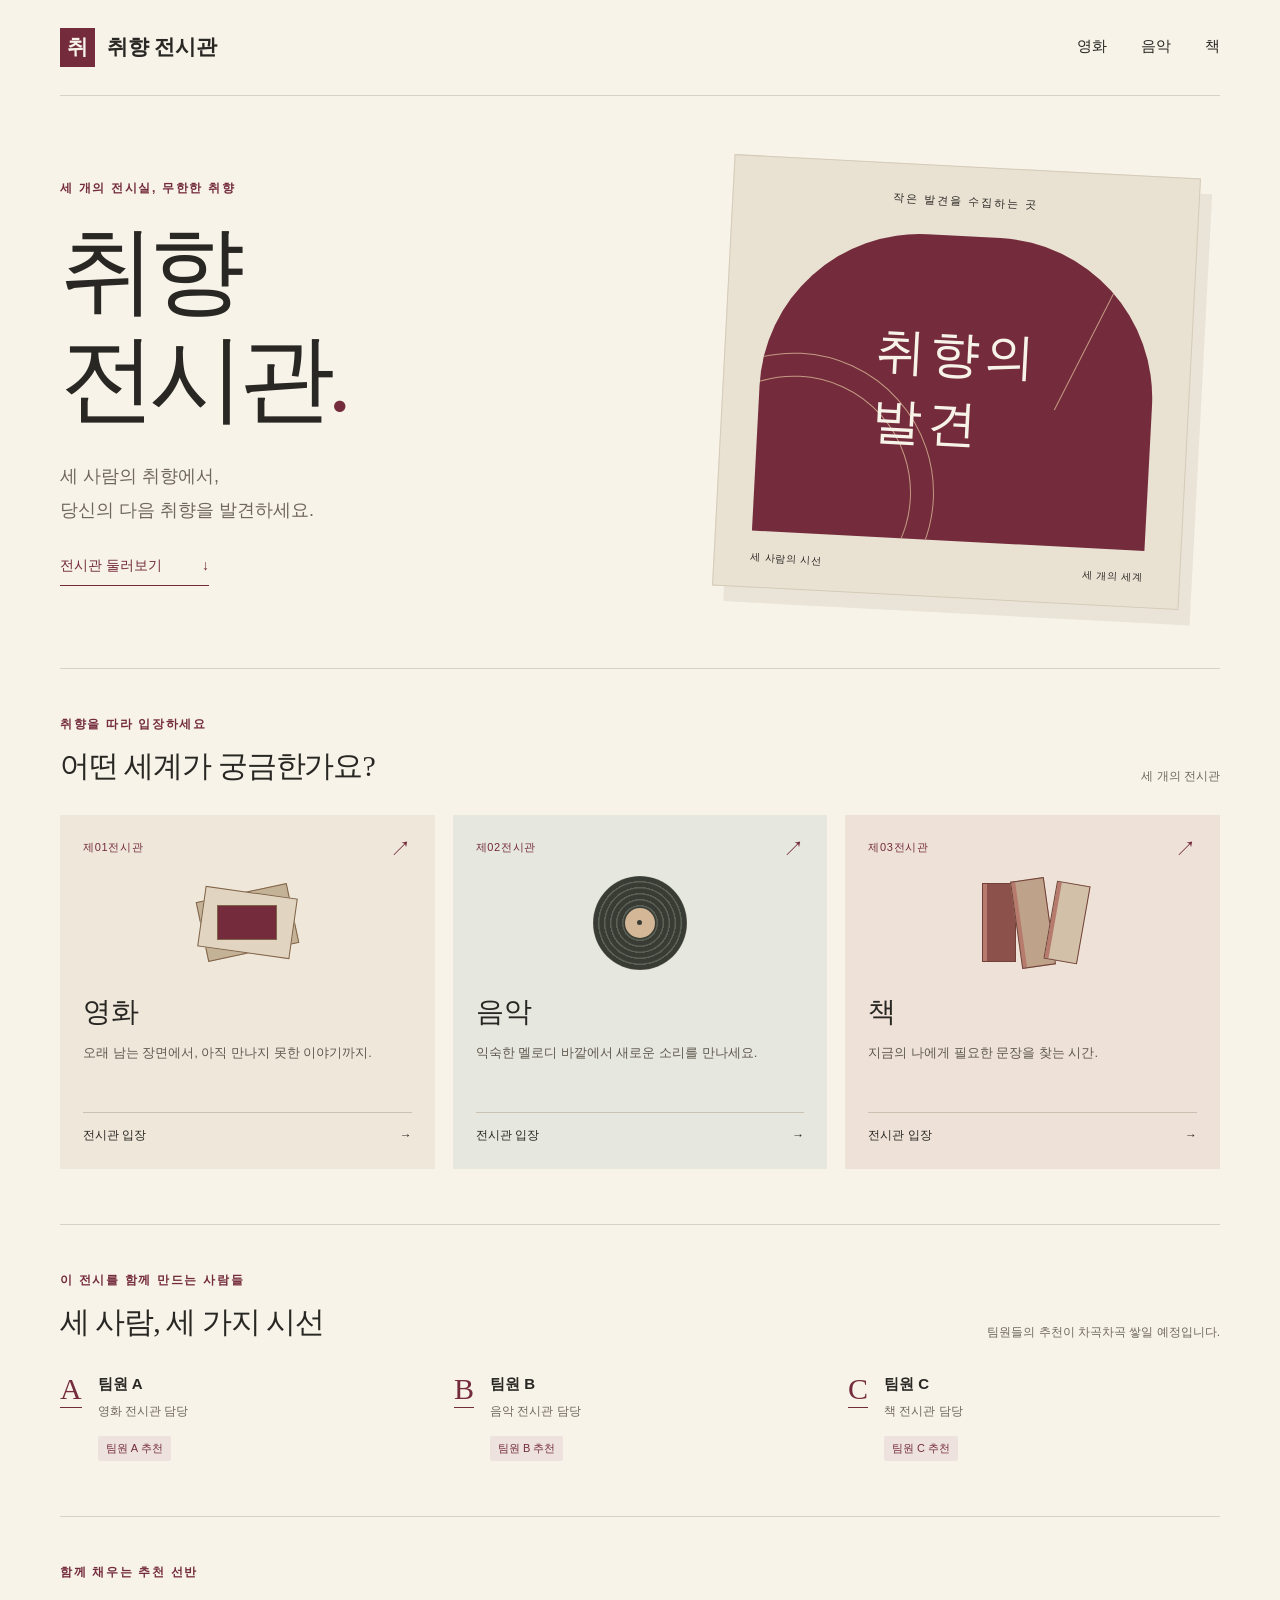
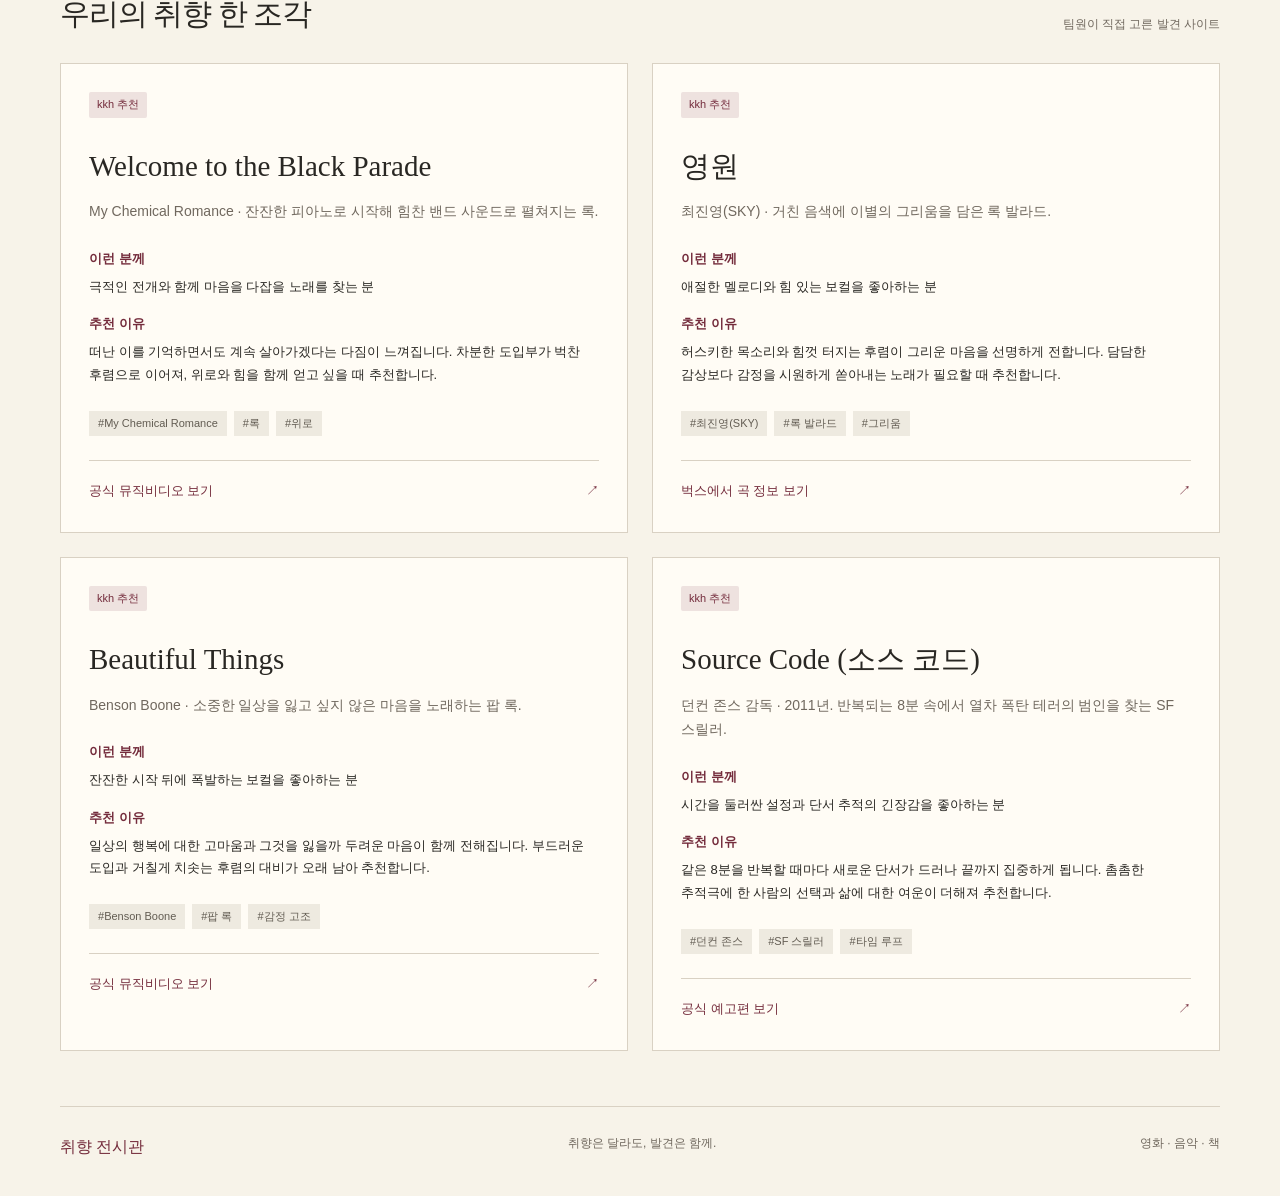
==== index.html @ 66543738 "kkh 영화1개 노래3개 추가" ====
<!DOCTYPE html>
<html lang="ko">
<head>
  <meta charset="UTF-8">
  <meta name="viewport" content="width=device-width, initial-scale=1">
  <meta name="description" content="세 사람의 취향에서, 당신의 다음 취향을 발견하세요. 영화·음악·책 발견 사이트를 모으는 취향 전시관입니다.">
  <title>입구 | 취향 전시관</title>
  <link rel="icon" href="favicon.svg" type="image/svg+xml">
  <link rel="stylesheet" href="css/style.css">
  <script src="js/main.js" defer></script>
</head>
<body>
  <a class="skip-link" href="#main">본문으로 바로 가기</a>
  <header class="site-header wrap">
    <a class="brand" href="index.html"><span class="brand-mark" aria-hidden="true">취</span>취향 전시관</a>
    <nav aria-label="전시관"><a href="movies.html">영화</a><a href="music.html">음악</a><a href="books.html">책</a></nav>
  </header>
  <main id="main" class="wrap">
    <section class="hero" aria-labelledby="hero-title">
      <div><p class="eyebrow">세 개의 전시실, 무한한 취향</p><h1 id="hero-title">취향<br>전시관<span class="title-dot">.</span></h1>
      <p class="hero-description">세 사람의 취향에서,<br>당신의 다음 취향을 발견하세요.</p>
      <a class="text-link" href="#galleries">전시관 둘러보기 <span aria-hidden="true">↓</span></a></div>
      <div class="exhibit-art" aria-hidden="true"><span class="art-caption">작은 발견을 수집하는 곳</span><div class="arch"><div class="art-orbit"></div><span class="art-word">취향의<br>발견</span><div class="art-line"></div></div><div class="art-bottom"><span>세 사람의 시선</span><span>세 개의 세계</span></div></div>
    </section>
    <section id="galleries" class="section" aria-labelledby="gallery-title">
      <div class="section-heading"><div><p class="eyebrow">취향을 따라 입장하세요</p><h2 id="gallery-title">어떤 세계가 궁금한가요?</h2></div><span class="section-note">세 개의 전시관</span></div>
      <div class="gallery-grid">
        <a class="gallery-card gallery-movies" href="movies.html"><div class="gallery-top"><span>제01전시관</span><span aria-hidden="true">↗</span></div><div class="mini-art" aria-hidden="true"><i></i><i></i><i></i></div><h3>영화</h3><p>오래 남는 장면에서, 아직 만나지 못한 이야기까지.</p><span class="gallery-enter">전시관 입장 <span aria-hidden="true">→</span></span></a>
        <a class="gallery-card gallery-music" href="music.html"><div class="gallery-top"><span>제02전시관</span><span aria-hidden="true">↗</span></div><div class="mini-art" aria-hidden="true"><i></i><i></i><i></i></div><h3>음악</h3><p>익숙한 멜로디 바깥에서 새로운 소리를 만나세요.</p><span class="gallery-enter">전시관 입장 <span aria-hidden="true">→</span></span></a>
        <a class="gallery-card gallery-books" href="books.html"><div class="gallery-top"><span>제03전시관</span><span aria-hidden="true">↗</span></div><div class="mini-art" aria-hidden="true"><i></i><i></i><i></i></div><h3>책</h3><p>지금의 나에게 필요한 문장을 찾는 시간.</p><span class="gallery-enter">전시관 입장 <span aria-hidden="true">→</span></span></a>
      </div>
    </section>
    <section class="section team-section" aria-labelledby="team-title">
      <div class="section-heading"><div><p class="eyebrow">이 전시를 함께 만드는 사람들</p><h2 id="team-title">세 사람, 세 가지 시선</h2></div><p class="section-note">팀원들의 추천이 차곡차곡 쌓일 예정입니다.</p></div>
      <div class="team-grid"><article class="team-card"><span class="member-letter" aria-hidden="true">A</span><div><h3>팀원 A</h3><p>영화 전시관 담당</p><span class="member-badge">팀원 A 추천</span></div></article><article class="team-card"><span class="member-letter" aria-hidden="true">B</span><div><h3>팀원 B</h3><p>음악 전시관 담당</p><span class="member-badge">팀원 B 추천</span></div></article><article class="team-card"><span class="member-letter" aria-hidden="true">C</span><div><h3>팀원 C</h3><p>책 전시관 담당</p><span class="member-badge">팀원 C 추천</span></div></article></div>
    </section>
    <section class="section" aria-labelledby="shared-title">
      <div class="section-heading"><div><p class="eyebrow">함께 채우는 추천 선반</p><h2 id="shared-title">우리의 취향 한 조각</h2></div><span class="section-note">팀원이 직접 고른 발견 사이트</span></div>
      <div class="card-grid" id="shared-recommendations">
        <!-- 공통 협업 영역: 각자 담당 HTML의 <article class="site-card"> 전체를
        복사하여 이 주석 아래에 붙여 넣으세요. 실제 의견을 작성한 카드만 추가합니다.
        사이트 이름, 소개, 대상, 이유, 태그 2~3개, 팀원 배지, 공식 주소를 수정하세요.
        실제 추천을 작성했다면 배지의 '· 예시', '작성 예시', 제목의 '· 예시'를 제거하세요.
        다른 팀원의 카드를 덮어쓰지 마세요. 카드에는 중복되는 id를 넣지 않습니다.
        같은 위치에 추가하면 Git 충돌을 연습할 수 있습니다. README를 참고하세요. -->
        <article class="site-card" tabindex="-1">
          <div class="card-top"><span class="member-badge">kkh 추천</span></div>
          <h3 class="site-name">Welcome to the Black Parade</h3>
          <p class="card-intro">My Chemical Romance · 잔잔한 피아노로 시작해 힘찬 밴드 사운드로 펼쳐지는 록.</p>
          <dl><dt>이런 분께</dt><dd>극적인 전개와 함께 마음을 다잡을 노래를 찾는 분</dd><dt>추천 이유</dt><dd>떠난 이를 기억하면서도 계속 살아가겠다는 다짐이 느껴집니다. 차분한 도입부가 벅찬 후렴으로 이어져, 위로와 힘을 함께 얻고 싶을 때 추천합니다.</dd></dl>
          <ul class="tags" aria-label="태그"><li>My Chemical Romance</li><li>록</li><li>위로</li></ul>
          <a class="site-link" href="https://www.youtube.com/watch?v=RRKJiM9Njr8" target="_blank" rel="noopener noreferrer">공식 뮤직비디오 보기 <span aria-hidden="true">↗</span><span class="sr-only"> (새 탭)</span></a>
        </article>
        <article class="site-card" tabindex="-1">
          <div class="card-top"><span class="member-badge">kkh 추천</span></div>
          <h3 class="site-name">영원</h3>
          <p class="card-intro">최진영(SKY) · 거친 음색에 이별의 그리움을 담은 록 발라드.</p>
          <dl><dt>이런 분께</dt><dd>애절한 멜로디와 힘 있는 보컬을 좋아하는 분</dd><dt>추천 이유</dt><dd>허스키한 목소리와 힘껏 터지는 후렴이 그리운 마음을 선명하게 전합니다. 담담한 감상보다 감정을 시원하게 쏟아내는 노래가 필요할 때 추천합니다.</dd></dl>
          <ul class="tags" aria-label="태그"><li>최진영(SKY)</li><li>록 발라드</li><li>그리움</li></ul>
          <a class="site-link" href="https://music.bugs.co.kr/track/85674" target="_blank" rel="noopener noreferrer">벅스에서 곡 정보 보기 <span aria-hidden="true">↗</span><span class="sr-only"> (새 탭)</span></a>
        </article>
        <article class="site-card" tabindex="-1">
          <div class="card-top"><span class="member-badge">kkh 추천</span></div>
          <h3 class="site-name">Beautiful Things</h3>
          <p class="card-intro">Benson Boone · 소중한 일상을 잃고 싶지 않은 마음을 노래하는 팝 록.</p>
          <dl><dt>이런 분께</dt><dd>잔잔한 시작 뒤에 폭발하는 보컬을 좋아하는 분</dd><dt>추천 이유</dt><dd>일상의 행복에 대한 고마움과 그것을 잃을까 두려운 마음이 함께 전해집니다. 부드러운 도입과 거칠게 치솟는 후렴의 대비가 오래 남아 추천합니다.</dd></dl>
          <ul class="tags" aria-label="태그"><li>Benson Boone</li><li>팝 록</li><li>감정 고조</li></ul>
          <a class="site-link" href="https://www.youtube.com/watch?v=Oa_RSwwpPaA" target="_blank" rel="noopener noreferrer">공식 뮤직비디오 보기 <span aria-hidden="true">↗</span><span class="sr-only"> (새 탭)</span></a>
        </article>
        <article class="site-card" tabindex="-1">
          <div class="card-top"><span class="member-badge">kkh 추천</span></div>
          <h3 class="site-name">Source Code (소스 코드)</h3>
          <p class="card-intro">던컨 존스 감독 · 2011년. 반복되는 8분 속에서 열차 폭탄 테러의 범인을 찾는 SF 스릴러.</p>
          <dl><dt>이런 분께</dt><dd>시간을 둘러싼 설정과 단서 추적의 긴장감을 좋아하는 분</dd><dt>추천 이유</dt><dd>같은 8분을 반복할 때마다 새로운 단서가 드러나 끝까지 집중하게 됩니다. 촘촘한 추적극에 한 사람의 선택과 삶에 대한 여운이 더해져 추천합니다.</dd></dl>
          <ul class="tags" aria-label="태그"><li>던컨 존스</li><li>SF 스릴러</li><li>타임 루프</li></ul>
          <a class="site-link" href="https://www.youtube.com/watch?v=fAp0dzFXL6k" target="_blank" rel="noopener noreferrer">공식 예고편 보기 <span aria-hidden="true">↗</span><span class="sr-only"> (새 탭)</span></a>
        </article>
      </div>
      <p class="shared-empty">아직 선반을 채우는 중입니다.<br><span>먼저 각 전시관에서 예시 사이트를 만나보세요.</span></p>
    </section>
  </main>
  <footer class="site-footer wrap"><a href="index.html">취향 전시관</a><p>취향은 달라도, 발견은 함께.</p><span>영화 · 음악 · 책</span></footer>
</body>
</html>
---- css/style.css ----
:root {
  --paper: #f7f3e9;
  --ink: #292723;
  --muted: #70685e;
  --wine: #742c3c;
  --line: #d9d1c3;
  --serif: "Batang", "바탕", "Noto Serif KR", Georgia, serif;
}
* { box-sizing: border-box; }
html { scroll-behavior: smooth; }
body { margin: 0; background: var(--paper); color: var(--ink); font-family: "Malgun Gothic", "Apple SD Gothic Neo", sans-serif; font-size: 15px; line-height: 1.75; word-break: keep-all; overflow-wrap: anywhere; }
a { color: inherit; text-decoration: none; }
button, input { font: inherit; }
button, a { -webkit-tap-highlight-color: transparent; }
button { cursor: pointer; }
:focus-visible, .site-card:focus { outline: 3px solid var(--wine); outline-offset: 5px; }
[hidden] { display: none !important; }
.wrap { width: min(1160px, calc(100% - 80px)); margin-inline: auto; }
.sr-only { position: absolute; width: 1px; height: 1px; padding: 0; overflow: hidden; clip-path: inset(50%); white-space: nowrap; }
.skip-link { position: fixed; z-index: 20; top: 12px; left: 12px; padding: 10px 18px; background: var(--wine); color: white; transform: translateY(-160%); }
.skip-link:focus { transform: none; }
.site-header { min-height: 96px; display: flex; justify-content: space-between; align-items: center; border-bottom: 1px solid var(--line); gap: 24px; }
.brand { display: flex; align-items: center; gap: 12px; font-family: var(--serif); font-size: 21px; font-weight: bold; }
.brand-mark { display: grid; place-items: center; width: 35px; height: 39px; color: var(--paper); background: var(--wine); font-size: 21px; }
nav { display: flex; gap: 34px; }
nav a { padding: 8px 0; border-bottom: 2px solid transparent; }
nav a:hover, nav a[aria-current] { color: var(--wine); border-color: var(--wine); }
.hero { display: grid; grid-template-columns: 1.25fr 1fr; align-items: center; gap: 80px; padding: 70px 30px 70px 0; }
.eyebrow { margin: 0 0 18px; color: var(--wine); font-size: 12px; letter-spacing: .14em; font-weight: 700; }
h1, h2, h3, p { margin-top: 0; }
h1, h2 { font-family: var(--serif); font-weight: 500; }
.hero h1 { font-size: clamp(64px, 7.5vw, 100px); letter-spacing: -.07em; line-height: 1.13; margin: 0 0 25px; }
.title-dot { color: var(--wine); }
.hero-description { font-size: 18px; line-height: 1.9; color: var(--muted); margin-bottom: 25px; }
.text-link { display: inline-flex; gap: 40px; font-size: 14px; border-bottom: 1px solid var(--wine); padding-bottom: 7px; color: var(--wine); }
.exhibit-art { position: relative; background: #e9e1d2; padding: 25px 36px 20px; transform: rotate(3deg); border: 1px solid #d5cbb9; box-shadow: 12px 15px 0 #eae4d8; }
.art-caption { display: block; text-align: center; letter-spacing: .18em; font-size: 11px; margin-bottom: 25px; }
.arch { position: relative; overflow: hidden; height: 305px; border-radius: 160px 160px 0 0; background: var(--wine); display: grid; place-items: center; }
.art-word { z-index: 1; font-family: var(--serif); font-size: 50px; line-height: 1.4; color: var(--paper); letter-spacing: .1em; }
.art-orbit { position: absolute; width: 280px; height: 280px; border: 1px solid #c39a82; border-radius: 50%; left: -100px; bottom: -100px; }
.art-orbit::after { content: ""; position: absolute; inset: 22px; border: 1px solid #c39a82; border-radius: 50%; }
.art-line { position: absolute; width: 1px; height: 260px; background: #c39a82; right: 44px; transform: rotate(24deg); top: -80px; }
.art-bottom { display: flex; justify-content: space-between; margin-top: 18px; font-size: 10px; letter-spacing: .07em; }
.section { padding: 45px 0 55px; border-top: 1px solid var(--line); }
.section-heading { display: flex; align-items: end; justify-content: space-between; gap: 24px; margin-bottom: 28px; }
.section-heading .eyebrow { margin-bottom: 10px; }
h2 { margin-bottom: 0; font-size: 30px; letter-spacing: -.035em; line-height: 1.4; }
.section-note { font-size: 12px; color: var(--muted); margin: 0; }
.gallery-grid { display: grid; grid-template-columns: repeat(3, 1fr); gap: 18px; }
.gallery-card { padding: 22px; background: #eee7da; border: 1px solid transparent; transition: transform .2s, border-color .2s; }
.gallery-card:hover { transform: translateY(-5px); border-color: var(--wine); }
.gallery-top { display: flex; justify-content: space-between; color: var(--wine); font-size: 11px; letter-spacing: .06em; }
.gallery-top > :last-child { font-size: 21px; line-height: 1; }
.gallery-card h3 { font-family: var(--serif); font-size: 28px; font-weight: 500; margin: 12px 0 6px; }
.gallery-card p { color: #60594f; font-size: 13px; min-height: 48px; margin-bottom: 22px; }
.gallery-enter { border-top: 1px solid #cbc1b0; padding-top: 12px; display: flex; justify-content: space-between; font-size: 12px; }
.mini-art { height: 98px; position: relative; display: flex; align-items: center; justify-content: center; margin: 15px 0; }
.gallery-movies .mini-art i { position: absolute; width: 93px; height: 61px; border: 1px solid #806449; background: #c4b297; transform: rotate(-12deg); }
.gallery-movies .mini-art i:nth-child(2) { transform: rotate(8deg); background: #e1d5c2; }
.gallery-movies .mini-art i:last-child { transform: none; width: 60px; height: 35px; background: var(--wine); }
.gallery-music { background: #e6e7df; }
.gallery-music .mini-art i:first-child { width: 94px; height: 94px; border-radius: 50%; background: repeating-radial-gradient(circle, #383c35 0 4px, #5b6055 5px 6px); }
.gallery-music .mini-art i:nth-child(2) { position: absolute; width: 30px; height: 30px; background: #d4b796; border-radius: 50%; }
.gallery-music .mini-art i:last-child { position: absolute; width: 5px; height: 5px; background: #383c35; border-radius: 50%; }
.gallery-books { background: #eee2d8; }
.gallery-books .mini-art i { width: 34px; height: 79px; background: #8c514a; border: 1px solid #724139; box-shadow: inset 4px 0 #b77b6d; }
.gallery-books .mini-art i:nth-child(2) { background: #bea28a; height: 88px; transform: rotate(-8deg); }
.gallery-books .mini-art i:last-child { background: #d2c0a9; transform: rotate(10deg); }
.team-grid { display: grid; grid-template-columns: repeat(3, 1fr); gap: 22px; }
.team-card { display: flex; align-items: start; gap: 16px; }
.member-letter { font-family: Georgia, serif; font-size: 30px; color: var(--wine); border-bottom: 1px solid var(--wine); line-height: 1.2; }
.team-card h3 { font-size: 15px; margin: 0; }
.team-card p { font-size: 12px; color: var(--muted); margin: 4px 0 12px; }
.member-badge { display: inline-block; font-size: 11px; background: #eee2df; color: var(--wine); border-radius: 2px; padding: 3px 8px; }
.shared-empty { border: 1px dashed #c6bbaa; padding: 35px; text-align: center; font-family: var(--serif); font-size: 20px; margin: 0; }
.shared-empty span { font-family: "Malgun Gothic", sans-serif; font-size: 13px; color: var(--muted); }
.site-footer { border-top: 1px solid var(--line); padding: 26px 0 35px; display: flex; justify-content: space-between; gap: 18px; font-size: 12px; color: var(--muted); }
.site-footer a { color: var(--wine); font-family: var(--serif); font-size: 16px; }
.site-footer p { margin: 0; }
.back-link { display: inline-block; margin-top: 26px; font-size: 12px; color: var(--muted); }
.back-link:hover, .site-link:hover { text-decoration: underline; }
.category-hero { padding: 46px 0 48px; }
.category-hero h1 { font-size: clamp(36px, 5vw, 58px); letter-spacing: -.05em; margin-bottom: 18px; line-height: 1.3; }
.category-lead { font-size: 23px; font-family: var(--serif); margin-bottom: 6px; }
.category-hero > p:last-child { color: var(--muted); margin-bottom: 0; }
.example-note { color: var(--muted); font-size: 13px; border-left: 2px solid var(--wine); padding-left: 13px; }
.collection-tools { display: flex; align-items: end; gap: 16px; margin-top: 30px; }
.search-field { flex: 1; max-width: 600px; }
.search-field label { display: block; font-size: 12px; margin-bottom: 7px; }
input { width: 100%; padding: 12px 16px; border: 1px solid #ada395; border-radius: 0; background: #fffdf7; color: var(--ink); min-height: 50px; }
input::placeholder { color: #797165; }
.random-button, .reset-search { min-height: 50px; padding: 12px 22px; border: 1px solid var(--wine); background: var(--wine); color: var(--paper); }
.random-button span { margin-left: 25px; }
button:hover { background: #54202c; }
button:disabled { opacity: .5; cursor: not-allowed; }
.result-count { font-size: 12px; color: var(--muted); margin: 20px 0; min-height: 21px; }
.card-grid { display: grid; grid-template-columns: repeat(2, minmax(0, 1fr)); gap: 24px; }
.card-grid:empty { display: none; }
.site-card { background: #fffcf5; border: 1px solid var(--line); padding: 28px; position: relative; }
.site-card.is-picked { border-color: var(--wine); background: #f5eae5; }
.card-top { display: flex; justify-content: space-between; gap: 12px; align-items: center; }
.sample-label { font-size: 11px; color: var(--muted); }
.site-name { font-family: var(--serif); font-size: 29px; font-weight: 500; margin: 23px 0 8px; }
.card-intro { font-size: 14px; color: var(--muted); }
dl { margin: 24px 0; font-size: 13px; }
dt { font-weight: bold; color: var(--wine); margin-top: 15px; }
dd { margin: 5px 0 0; }
.tags { list-style: none; padding: 0; display: flex; flex-wrap: wrap; gap: 7px; }
.tags li { padding: 3px 9px; background: #eeeae0; font-size: 11px; color: #625c52; }
.tags li::before { content: "#"; }
.site-link { display: flex; align-items: center; justify-content: space-between; gap: 15px; border-top: 1px solid var(--line); padding-top: 18px; margin-top: 24px; color: var(--wine); font-size: 13px; min-height: 44px; }
.empty-state { padding: 45px 20px; border: 1px dashed var(--line); text-align: center; }
.empty-state h3 { font-family: var(--serif); font-size: 24px; }
.collection-end { color: var(--muted); text-align: center; font-family: var(--serif); margin: 55px 0 0; }
@media (max-width: 900px) {
  .wrap { width: calc(100% - 48px); }
  .hero { gap: 40px; padding-right: 12px; }
  .exhibit-art { padding-inline: 22px; }
  .arch { height: 260px; }
  .gallery-grid, .team-grid { grid-template-columns: repeat(2, 1fr); }
  .team-grid { row-gap: 30px; }
}
@media (max-width: 600px) {
  .wrap { width: calc(100% - 36px); }
  .site-header { min-height: 115px; flex-direction: column; justify-content: center; gap: 10px; padding: 15px 0; }
  .brand { font-size: 19px; }
  nav { width: 100%; justify-content: space-around; gap: 12px; font-size: 13px; }
  nav a { padding: 6px 8px; }
  .hero { grid-template-columns: 1fr; padding: 40px 0 45px; gap: 35px; }
  .hero h1 { font-size: 72px; }
  .hero-description { font-size: 16px; }
  .exhibit-art { width: min(300px, 85%); justify-self: center; }
  .arch { height: 230px; }
  .art-word { font-size: 42px; }
  .section { padding: 32px 0 38px; }
  .section-heading { align-items: start; flex-direction: column; gap: 12px; margin-bottom: 22px; }
  h2 { font-size: 25px; }
  .gallery-grid, .team-grid { grid-template-columns: 1fr; }
  .gallery-grid { gap: 12px; }
  .gallery-card { padding: 15px; }
  .gallery-card h3 { font-size: 25px; }
  .gallery-card p { min-height: 70px; font-size: 12px; }
  .gallery-top { font-size: 10px; }
  .team-grid { gap: 24px 12px; }
  .team-card { gap: 10px; }
  .member-letter { font-size: 25px; }
  .site-footer { flex-wrap: wrap; }
  .site-footer span { width: 100%; }
  .category-hero { padding: 35px 0; }
  .category-lead { font-size: 21px; }
  .collection-tools { flex-direction: column; align-items: stretch; }
  .card-grid { grid-template-columns: 1fr; }
  .site-card { padding: 22px; }
  .shared-empty { padding: 27px 18px; }
}
@media (prefers-reduced-motion: reduce) {
  html { scroll-behavior: auto; }
  * { transition: none !important; }
}
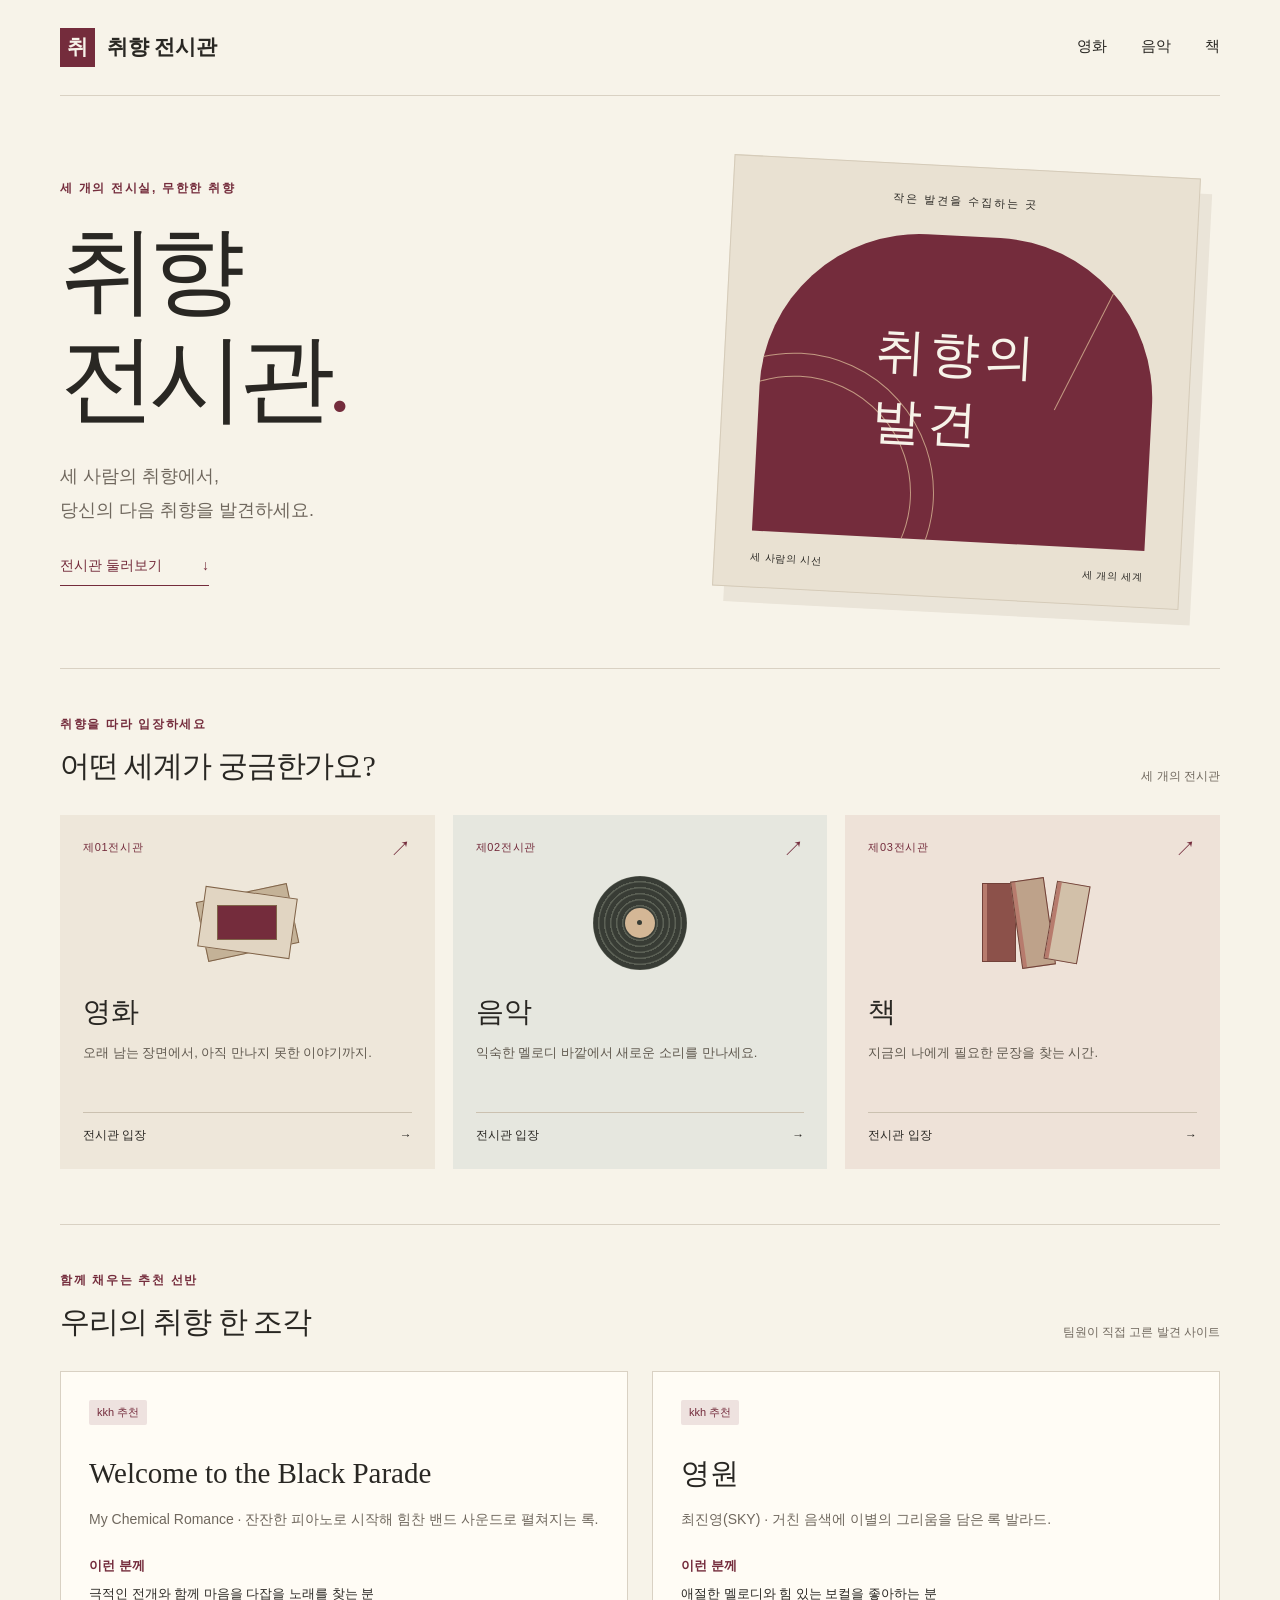
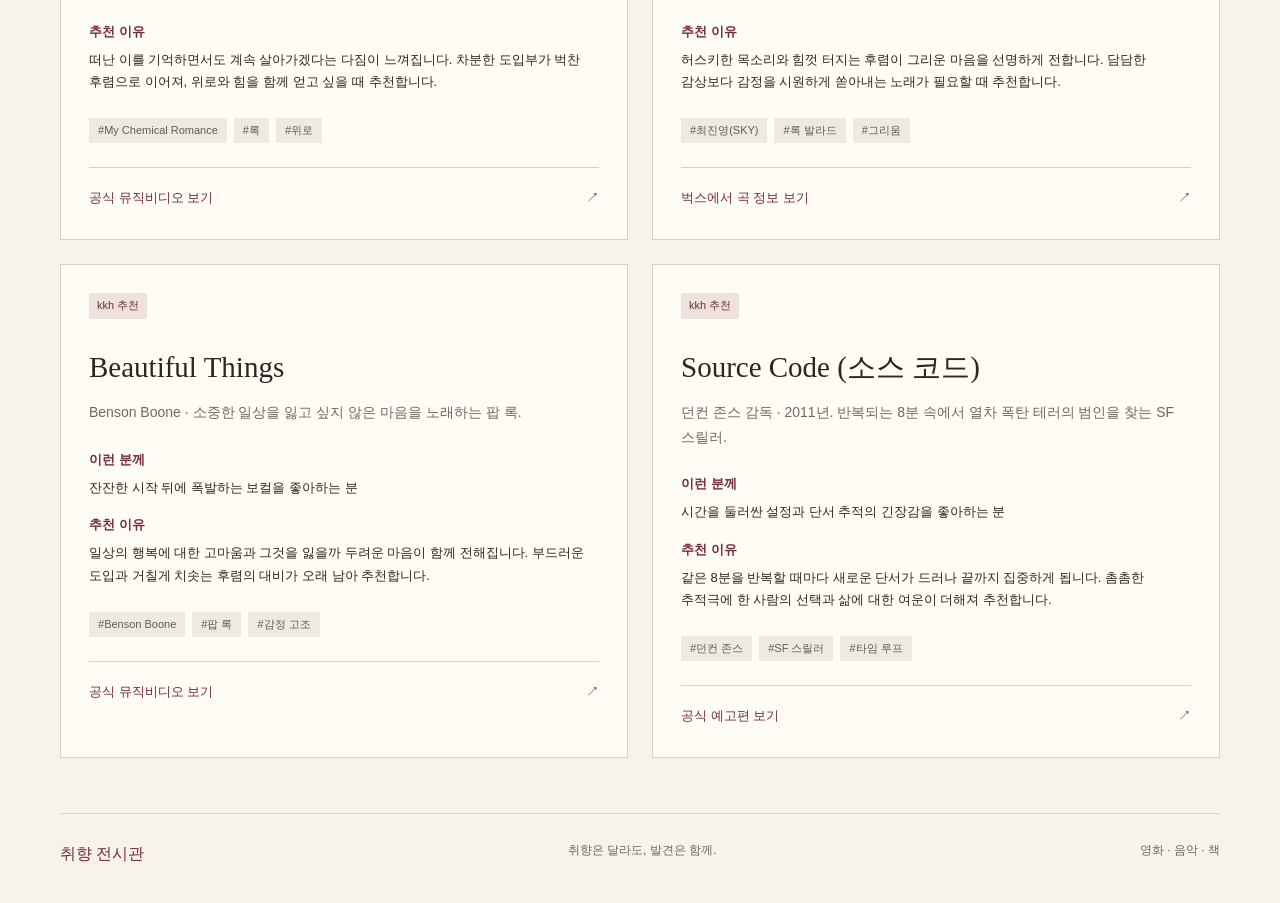
==== commit db7221d3: "겹치는 부분 수정" ====
--- a/index.html
+++ b/index.html
@@ -29,10 +29,6 @@
         <a class="gallery-card gallery-music" href="music.html"><div class="gallery-top"><span>제02전시관</span><span aria-hidden="true">↗</span></div><div class="mini-art" aria-hidden="true"><i></i><i></i><i></i></div><h3>음악</h3><p>익숙한 멜로디 바깥에서 새로운 소리를 만나세요.</p><span class="gallery-enter">전시관 입장 <span aria-hidden="true">→</span></span></a>
         <a class="gallery-card gallery-books" href="books.html"><div class="gallery-top"><span>제03전시관</span><span aria-hidden="true">↗</span></div><div class="mini-art" aria-hidden="true"><i></i><i></i><i></i></div><h3>책</h3><p>지금의 나에게 필요한 문장을 찾는 시간.</p><span class="gallery-enter">전시관 입장 <span aria-hidden="true">→</span></span></a>
       </div>
-    </section>
-    <section class="section team-section" aria-labelledby="team-title">
-      <div class="section-heading"><div><p class="eyebrow">이 전시를 함께 만드는 사람들</p><h2 id="team-title">세 사람, 세 가지 시선</h2></div><p class="section-note">팀원들의 추천이 차곡차곡 쌓일 예정입니다.</p></div>
-      <div class="team-grid"><article class="team-card"><span class="member-letter" aria-hidden="true">A</span><div><h3>팀원 A</h3><p>영화 전시관 담당</p><span class="member-badge">팀원 A 추천</span></div></article><article class="team-card"><span class="member-letter" aria-hidden="true">B</span><div><h3>팀원 B</h3><p>음악 전시관 담당</p><span class="member-badge">팀원 B 추천</span></div></article><article class="team-card"><span class="member-letter" aria-hidden="true">C</span><div><h3>팀원 C</h3><p>책 전시관 담당</p><span class="member-badge">팀원 C 추천</span></div></article></div>
     </section>
     <section class="section" aria-labelledby="shared-title">
       <div class="section-heading"><div><p class="eyebrow">함께 채우는 추천 선반</p><h2 id="shared-title">우리의 취향 한 조각</h2></div><span class="section-note">팀원이 직접 고른 발견 사이트</span></div>
--- a/css/style.css
+++ b/css/style.css
@@ -66,11 +66,6 @@
 .gallery-books .mini-art i { width: 34px; height: 79px; background: #8c514a; border: 1px solid #724139; box-shadow: inset 4px 0 #b77b6d; }
 .gallery-books .mini-art i:nth-child(2) { background: #bea28a; height: 88px; transform: rotate(-8deg); }
 .gallery-books .mini-art i:last-child { background: #d2c0a9; transform: rotate(10deg); }
-.team-grid { display: grid; grid-template-columns: repeat(3, 1fr); gap: 22px; }
-.team-card { display: flex; align-items: start; gap: 16px; }
-.member-letter { font-family: Georgia, serif; font-size: 30px; color: var(--wine); border-bottom: 1px solid var(--wine); line-height: 1.2; }
-.team-card h3 { font-size: 15px; margin: 0; }
-.team-card p { font-size: 12px; color: var(--muted); margin: 4px 0 12px; }
 .member-badge { display: inline-block; font-size: 11px; background: #eee2df; color: var(--wine); border-radius: 2px; padding: 3px 8px; }
 .shared-empty { border: 1px dashed #c6bbaa; padding: 35px; text-align: center; font-family: var(--serif); font-size: 20px; margin: 0; }
 .shared-empty span { font-family: "Malgun Gothic", sans-serif; font-size: 13px; color: var(--muted); }
@@ -117,8 +112,7 @@
   .hero { gap: 40px; padding-right: 12px; }
   .exhibit-art { padding-inline: 22px; }
   .arch { height: 260px; }
-  .gallery-grid, .team-grid { grid-template-columns: repeat(2, 1fr); }
-  .team-grid { row-gap: 30px; }
+  .gallery-grid { grid-template-columns: repeat(2, 1fr); }
 }
 @media (max-width: 600px) {
   .wrap { width: calc(100% - 36px); }
@@ -135,15 +129,12 @@
   .section { padding: 32px 0 38px; }
   .section-heading { align-items: start; flex-direction: column; gap: 12px; margin-bottom: 22px; }
   h2 { font-size: 25px; }
-  .gallery-grid, .team-grid { grid-template-columns: 1fr; }
+  .gallery-grid { grid-template-columns: 1fr; }
   .gallery-grid { gap: 12px; }
   .gallery-card { padding: 15px; }
   .gallery-card h3 { font-size: 25px; }
   .gallery-card p { min-height: 70px; font-size: 12px; }
   .gallery-top { font-size: 10px; }
-  .team-grid { gap: 24px 12px; }
-  .team-card { gap: 10px; }
-  .member-letter { font-size: 25px; }
   .site-footer { flex-wrap: wrap; }
   .site-footer span { width: 100%; }
   .category-hero { padding: 35px 0; }
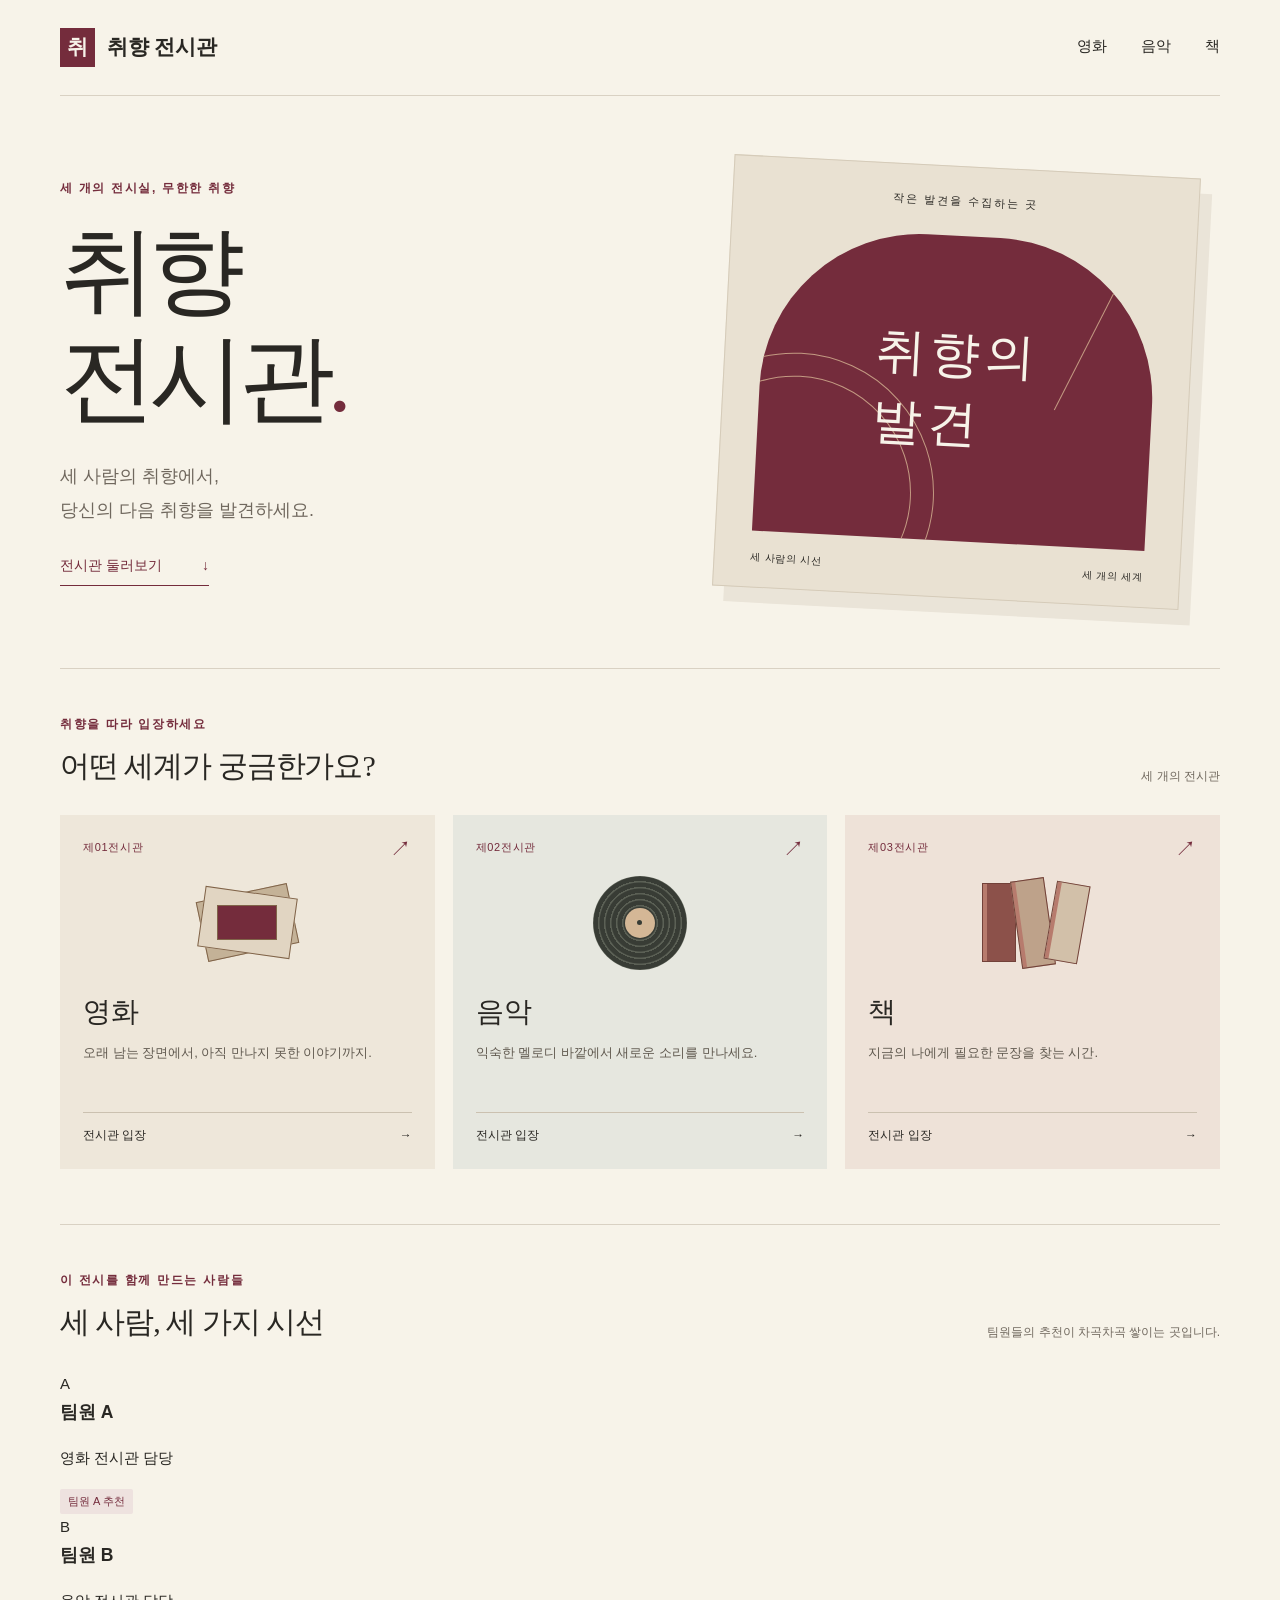
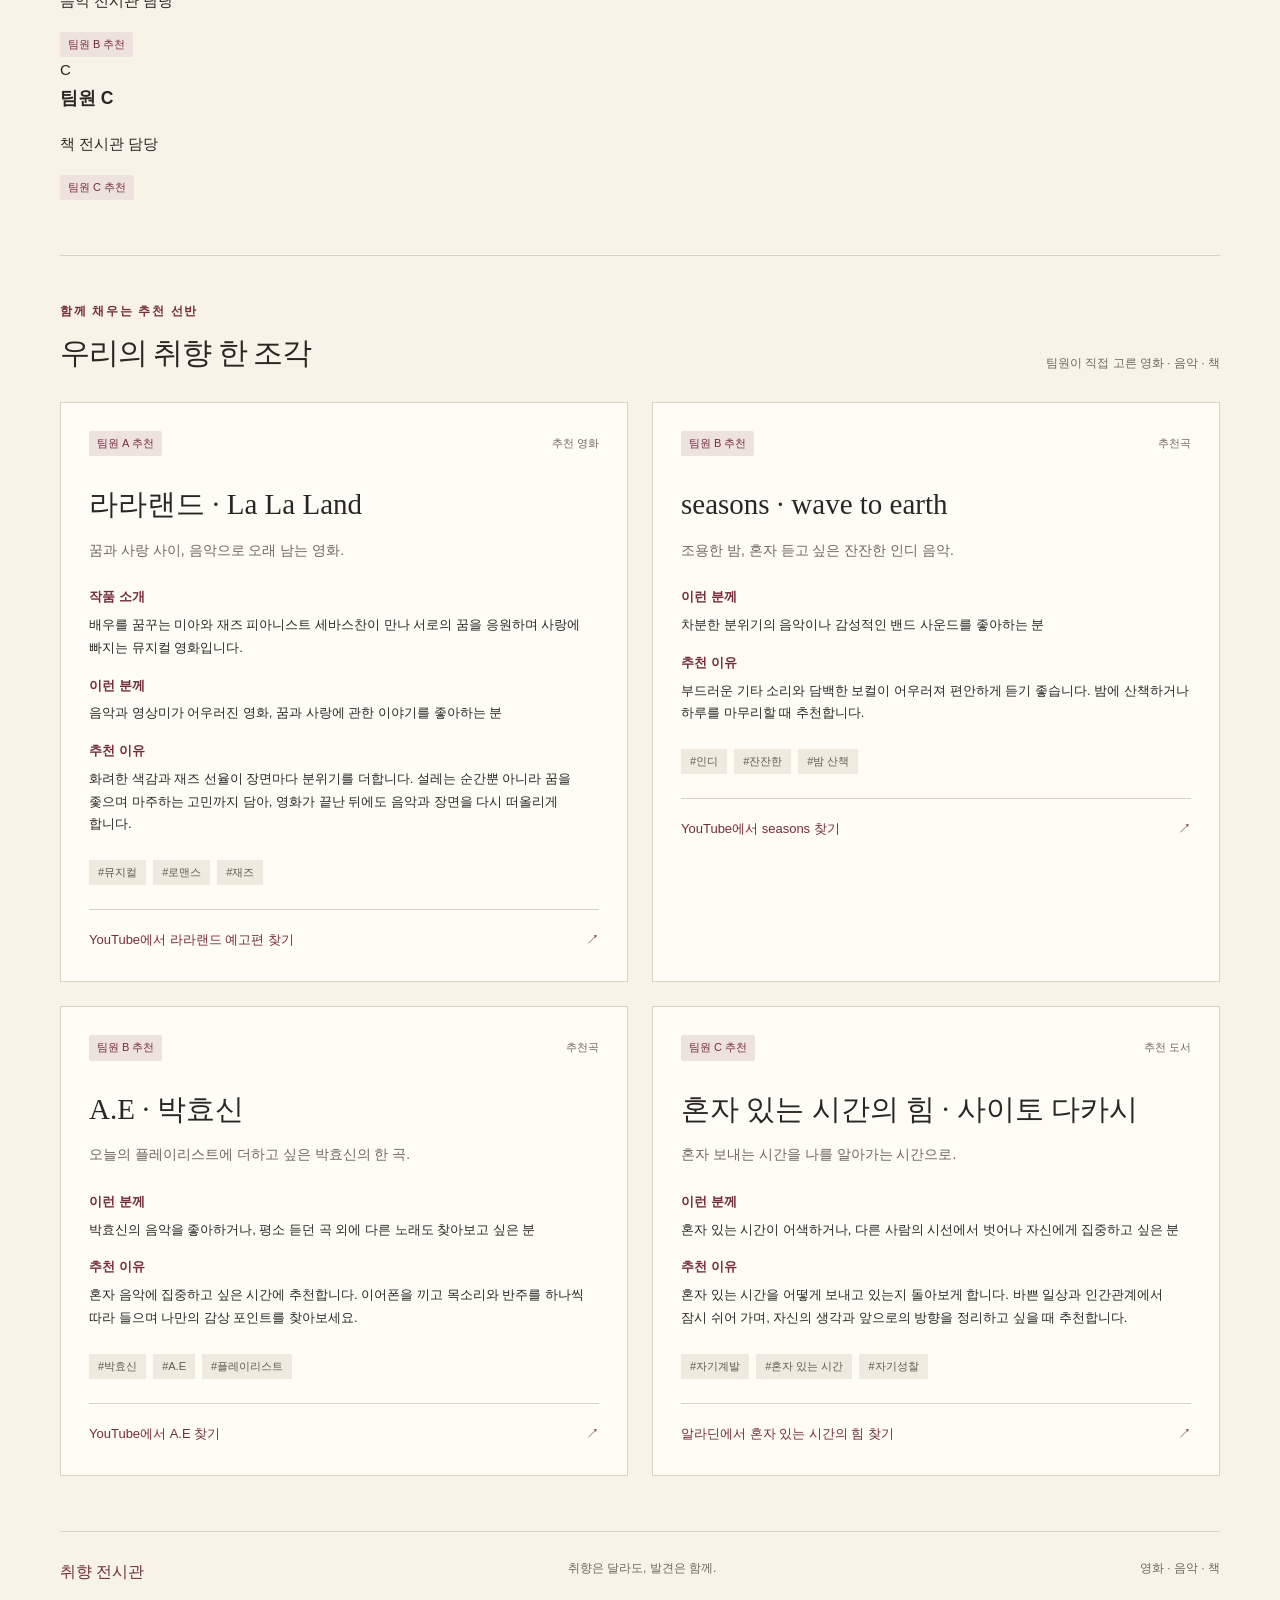
==== commit 749a6d88: "index 수정" ====
--- a/index.html
+++ b/index.html
@@ -3,7 +3,7 @@
 <head>
   <meta charset="UTF-8">
   <meta name="viewport" content="width=device-width, initial-scale=1">
-  <meta name="description" content="세 사람의 취향에서, 당신의 다음 취향을 발견하세요. 영화·음악·책 발견 사이트를 모으는 취향 전시관입니다.">
+  <meta name="description" content="세 사람의 취향에서, 당신의 다음 취향을 발견하세요. 영화·음악·책과 발견 사이트를 소개하는 취향 전시관입니다.">
   <title>입구 | 취향 전시관</title>
   <link rel="icon" href="favicon.svg" type="image/svg+xml">
   <link rel="stylesheet" href="css/style.css">
@@ -11,71 +11,358 @@
 </head>
 <body>
   <a class="skip-link" href="#main">본문으로 바로 가기</a>
+
   <header class="site-header wrap">
-    <a class="brand" href="index.html"><span class="brand-mark" aria-hidden="true">취</span>취향 전시관</a>
-    <nav aria-label="전시관"><a href="movies.html">영화</a><a href="music.html">음악</a><a href="books.html">책</a></nav>
+    <a class="brand" href="index.html">
+      <span class="brand-mark" aria-hidden="true">취</span>
+      취향 전시관
+    </a>
+
+    <nav aria-label="전시관">
+      <a href="movies.html">영화</a>
+      <a href="music.html">음악</a>
+      <a href="books.html">책</a>
+    </nav>
   </header>
+
   <main id="main" class="wrap">
     <section class="hero" aria-labelledby="hero-title">
-      <div><p class="eyebrow">세 개의 전시실, 무한한 취향</p><h1 id="hero-title">취향<br>전시관<span class="title-dot">.</span></h1>
-      <p class="hero-description">세 사람의 취향에서,<br>당신의 다음 취향을 발견하세요.</p>
-      <a class="text-link" href="#galleries">전시관 둘러보기 <span aria-hidden="true">↓</span></a></div>
-      <div class="exhibit-art" aria-hidden="true"><span class="art-caption">작은 발견을 수집하는 곳</span><div class="arch"><div class="art-orbit"></div><span class="art-word">취향의<br>발견</span><div class="art-line"></div></div><div class="art-bottom"><span>세 사람의 시선</span><span>세 개의 세계</span></div></div>
+      <div>
+        <p class="eyebrow">세 개의 전시실, 무한한 취향</p>
+        <h1 id="hero-title">
+          취향<br>
+          전시관<span class="title-dot">.</span>
+        </h1>
+        <p class="hero-description">
+          세 사람의 취향에서,<br>
+          당신의 다음 취향을 발견하세요.
+        </p>
+        <a class="text-link" href="#galleries">
+          전시관 둘러보기 <span aria-hidden="true">↓</span>
+        </a>
+      </div>
+
+      <div class="exhibit-art" aria-hidden="true">
+        <span class="art-caption">작은 발견을 수집하는 곳</span>
+        <div class="arch">
+          <div class="art-orbit"></div>
+          <span class="art-word">취향의<br>발견</span>
+          <div class="art-line"></div>
+        </div>
+        <div class="art-bottom">
+          <span>세 사람의 시선</span>
+          <span>세 개의 세계</span>
+        </div>
+      </div>
     </section>
+
     <section id="galleries" class="section" aria-labelledby="gallery-title">
-      <div class="section-heading"><div><p class="eyebrow">취향을 따라 입장하세요</p><h2 id="gallery-title">어떤 세계가 궁금한가요?</h2></div><span class="section-note">세 개의 전시관</span></div>
+      <div class="section-heading">
+        <div>
+          <p class="eyebrow">취향을 따라 입장하세요</p>
+          <h2 id="gallery-title">어떤 세계가 궁금한가요?</h2>
+        </div>
+        <span class="section-note">세 개의 전시관</span>
+      </div>
+
       <div class="gallery-grid">
-        <a class="gallery-card gallery-movies" href="movies.html"><div class="gallery-top"><span>제01전시관</span><span aria-hidden="true">↗</span></div><div class="mini-art" aria-hidden="true"><i></i><i></i><i></i></div><h3>영화</h3><p>오래 남는 장면에서, 아직 만나지 못한 이야기까지.</p><span class="gallery-enter">전시관 입장 <span aria-hidden="true">→</span></span></a>
-        <a class="gallery-card gallery-music" href="music.html"><div class="gallery-top"><span>제02전시관</span><span aria-hidden="true">↗</span></div><div class="mini-art" aria-hidden="true"><i></i><i></i><i></i></div><h3>음악</h3><p>익숙한 멜로디 바깥에서 새로운 소리를 만나세요.</p><span class="gallery-enter">전시관 입장 <span aria-hidden="true">→</span></span></a>
-        <a class="gallery-card gallery-books" href="books.html"><div class="gallery-top"><span>제03전시관</span><span aria-hidden="true">↗</span></div><div class="mini-art" aria-hidden="true"><i></i><i></i><i></i></div><h3>책</h3><p>지금의 나에게 필요한 문장을 찾는 시간.</p><span class="gallery-enter">전시관 입장 <span aria-hidden="true">→</span></span></a>
+        <a class="gallery-card gallery-movies" href="movies.html">
+          <div class="gallery-top">
+            <span>제01전시관</span>
+            <span aria-hidden="true">↗</span>
+          </div>
+          <div class="mini-art" aria-hidden="true">
+            <i></i><i></i><i></i>
+          </div>
+          <h3>영화</h3>
+          <p>오래 남는 장면에서, 아직 만나지 못한 이야기까지.</p>
+          <span class="gallery-enter">
+            전시관 입장 <span aria-hidden="true">→</span>
+          </span>
+        </a>
+
+        <a class="gallery-card gallery-music" href="music.html">
+          <div class="gallery-top">
+            <span>제02전시관</span>
+            <span aria-hidden="true">↗</span>
+          </div>
+          <div class="mini-art" aria-hidden="true">
+            <i></i><i></i><i></i>
+          </div>
+          <h3>음악</h3>
+          <p>익숙한 멜로디 바깥에서 새로운 소리를 만나세요.</p>
+          <span class="gallery-enter">
+            전시관 입장 <span aria-hidden="true">→</span>
+          </span>
+        </a>
+
+        <a class="gallery-card gallery-books" href="books.html">
+          <div class="gallery-top">
+            <span>제03전시관</span>
+            <span aria-hidden="true">↗</span>
+          </div>
+          <div class="mini-art" aria-hidden="true">
+            <i></i><i></i><i></i>
+          </div>
+          <h3>책</h3>
+          <p>지금의 나에게 필요한 문장을 찾는 시간.</p>
+          <span class="gallery-enter">
+            전시관 입장 <span aria-hidden="true">→</span>
+          </span>
+        </a>
       </div>
     </section>
+
+    <section class="section team-section" aria-labelledby="team-title">
+      <div class="section-heading">
+        <div>
+          <p class="eyebrow">이 전시를 함께 만드는 사람들</p>
+          <h2 id="team-title">세 사람, 세 가지 시선</h2>
+        </div>
+        <p class="section-note">팀원들의 추천이 차곡차곡 쌓이는 곳입니다.</p>
+      </div>
+
+      <div class="team-grid">
+        <article class="team-card">
+          <span class="member-letter" aria-hidden="true">A</span>
+          <div>
+            <h3>팀원 A</h3>
+            <p>영화 전시관 담당</p>
+            <span class="member-badge">팀원 A 추천</span>
+          </div>
+        </article>
+
+        <article class="team-card">
+          <span class="member-letter" aria-hidden="true">B</span>
+          <div>
+            <h3>팀원 B</h3>
+            <p>음악 전시관 담당</p>
+            <span class="member-badge">팀원 B 추천</span>
+          </div>
+        </article>
+
+        <article class="team-card">
+          <span class="member-letter" aria-hidden="true">C</span>
+          <div>
+            <h3>팀원 C</h3>
+            <p>책 전시관 담당</p>
+            <span class="member-badge">팀원 C 추천</span>
+          </div>
+        </article>
+      </div>
+    </section>
+
     <section class="section" aria-labelledby="shared-title">
-      <div class="section-heading"><div><p class="eyebrow">함께 채우는 추천 선반</p><h2 id="shared-title">우리의 취향 한 조각</h2></div><span class="section-note">팀원이 직접 고른 발견 사이트</span></div>
+      <div class="section-heading">
+        <div>
+          <p class="eyebrow">함께 채우는 추천 선반</p>
+          <h2 id="shared-title">우리의 취향 한 조각</h2>
+        </div>
+        <span class="section-note">팀원이 직접 고른 영화 · 음악 · 책</span>
+      </div>
+
       <div class="card-grid" id="shared-recommendations">
-        <!-- 공통 협업 영역: 각자 담당 HTML의 <article class="site-card"> 전체를
-        복사하여 이 주석 아래에 붙여 넣으세요. 실제 의견을 작성한 카드만 추가합니다.
-        사이트 이름, 소개, 대상, 이유, 태그 2~3개, 팀원 배지, 공식 주소를 수정하세요.
-        실제 추천을 작성했다면 배지의 '· 예시', '작성 예시', 제목의 '· 예시'를 제거하세요.
-        다른 팀원의 카드를 덮어쓰지 마세요. 카드에는 중복되는 id를 넣지 않습니다.
-        같은 위치에 추가하면 Git 충돌을 연습할 수 있습니다. README를 참고하세요. -->
+        <!-- 라라랜드 -->
         <article class="site-card" tabindex="-1">
-          <div class="card-top"><span class="member-badge">kkh 추천</span></div>
-          <h3 class="site-name">Welcome to the Black Parade</h3>
-          <p class="card-intro">My Chemical Romance · 잔잔한 피아노로 시작해 힘찬 밴드 사운드로 펼쳐지는 록.</p>
-          <dl><dt>이런 분께</dt><dd>극적인 전개와 함께 마음을 다잡을 노래를 찾는 분</dd><dt>추천 이유</dt><dd>떠난 이를 기억하면서도 계속 살아가겠다는 다짐이 느껴집니다. 차분한 도입부가 벅찬 후렴으로 이어져, 위로와 힘을 함께 얻고 싶을 때 추천합니다.</dd></dl>
-          <ul class="tags" aria-label="태그"><li>My Chemical Romance</li><li>록</li><li>위로</li></ul>
-          <a class="site-link" href="https://www.youtube.com/watch?v=RRKJiM9Njr8" target="_blank" rel="noopener noreferrer">공식 뮤직비디오 보기 <span aria-hidden="true">↗</span><span class="sr-only"> (새 탭)</span></a>
-        </article>
+          <div class="card-top">
+            <span class="member-badge">팀원 A 추천</span>
+            <span class="sample-label">추천 영화</span>
+          </div>
+
+          <h3 class="site-name">라라랜드 · La La Land</h3>
+
+          <p class="card-intro">
+            꿈과 사랑 사이, 음악으로 오래 남는 영화.
+          </p>
+
+          <dl>
+            <dt>작품 소개</dt>
+            <dd>
+              배우를 꿈꾸는 미아와 재즈 피아니스트 세바스찬이 만나
+              서로의 꿈을 응원하며 사랑에 빠지는 뮤지컬 영화입니다.
+            </dd>
+
+            <dt>이런 분께</dt>
+            <dd>
+              음악과 영상미가 어우러진 영화,
+              꿈과 사랑에 관한 이야기를 좋아하는 분
+            </dd>
+
+            <dt>추천 이유</dt>
+            <dd>
+              화려한 색감과 재즈 선율이 장면마다 분위기를 더합니다.
+              설레는 순간뿐 아니라 꿈을 좇으며 마주하는 고민까지 담아,
+              영화가 끝난 뒤에도 음악과 장면을 다시 떠올리게 합니다.
+            </dd>
+          </dl>
+
+          <ul class="tags" aria-label="태그">
+            <li>뮤지컬</li>
+            <li>로맨스</li>
+            <li>재즈</li>
+          </ul>
+
+          <a
+            class="site-link"
+            href="https://www.youtube.com/results?search_query=라라랜드+공식+예고편"
+            target="_blank"
+            rel="noopener noreferrer"
+          >
+            YouTube에서 라라랜드 예고편 찾기
+            <span aria-hidden="true">↗</span>
+            <span class="sr-only"> (새 탭)</span>
+          </a>
+        </article>
+
+        <!-- seasons -->
         <article class="site-card" tabindex="-1">
-          <div class="card-top"><span class="member-badge">kkh 추천</span></div>
-          <h3 class="site-name">영원</h3>
-          <p class="card-intro">최진영(SKY) · 거친 음색에 이별의 그리움을 담은 록 발라드.</p>
-          <dl><dt>이런 분께</dt><dd>애절한 멜로디와 힘 있는 보컬을 좋아하는 분</dd><dt>추천 이유</dt><dd>허스키한 목소리와 힘껏 터지는 후렴이 그리운 마음을 선명하게 전합니다. 담담한 감상보다 감정을 시원하게 쏟아내는 노래가 필요할 때 추천합니다.</dd></dl>
-          <ul class="tags" aria-label="태그"><li>최진영(SKY)</li><li>록 발라드</li><li>그리움</li></ul>
-          <a class="site-link" href="https://music.bugs.co.kr/track/85674" target="_blank" rel="noopener noreferrer">벅스에서 곡 정보 보기 <span aria-hidden="true">↗</span><span class="sr-only"> (새 탭)</span></a>
-        </article>
+          <div class="card-top">
+            <span class="member-badge">팀원 B 추천</span>
+            <span class="sample-label">추천곡</span>
+          </div>
+
+          <h3 class="site-name">seasons · wave to earth</h3>
+
+          <p class="card-intro">
+            조용한 밤, 혼자 듣고 싶은 잔잔한 인디 음악.
+          </p>
+
+          <dl>
+            <dt>이런 분께</dt>
+            <dd>
+              차분한 분위기의 음악이나 감성적인 밴드 사운드를 좋아하는 분
+            </dd>
+
+            <dt>추천 이유</dt>
+            <dd>
+              부드러운 기타 소리와 담백한 보컬이 어우러져
+              편안하게 듣기 좋습니다.
+              밤에 산책하거나 하루를 마무리할 때 추천합니다.
+            </dd>
+          </dl>
+
+          <ul class="tags" aria-label="태그">
+            <li>인디</li>
+            <li>잔잔한</li>
+            <li>밤 산책</li>
+          </ul>
+
+          <a
+            class="site-link"
+            href="https://www.youtube.com/results?search_query=wave+to+earth+seasons"
+            target="_blank"
+            rel="noopener noreferrer"
+          >
+            YouTube에서 seasons 찾기
+            <span aria-hidden="true">↗</span>
+            <span class="sr-only"> (새 탭)</span>
+          </a>
+        </article>
+
+        <!-- A.E -->
         <article class="site-card" tabindex="-1">
-          <div class="card-top"><span class="member-badge">kkh 추천</span></div>
-          <h3 class="site-name">Beautiful Things</h3>
-          <p class="card-intro">Benson Boone · 소중한 일상을 잃고 싶지 않은 마음을 노래하는 팝 록.</p>
-          <dl><dt>이런 분께</dt><dd>잔잔한 시작 뒤에 폭발하는 보컬을 좋아하는 분</dd><dt>추천 이유</dt><dd>일상의 행복에 대한 고마움과 그것을 잃을까 두려운 마음이 함께 전해집니다. 부드러운 도입과 거칠게 치솟는 후렴의 대비가 오래 남아 추천합니다.</dd></dl>
-          <ul class="tags" aria-label="태그"><li>Benson Boone</li><li>팝 록</li><li>감정 고조</li></ul>
-          <a class="site-link" href="https://www.youtube.com/watch?v=Oa_RSwwpPaA" target="_blank" rel="noopener noreferrer">공식 뮤직비디오 보기 <span aria-hidden="true">↗</span><span class="sr-only"> (새 탭)</span></a>
-        </article>
+          <div class="card-top">
+            <span class="member-badge">팀원 B 추천</span>
+            <span class="sample-label">추천곡</span>
+          </div>
+
+          <h3 class="site-name">A.E · 박효신</h3>
+
+          <p class="card-intro">
+            오늘의 플레이리스트에 더하고 싶은 박효신의 한 곡.
+          </p>
+
+          <dl>
+            <dt>이런 분께</dt>
+            <dd>
+              박효신의 음악을 좋아하거나,
+              평소 듣던 곡 외에 다른 노래도 찾아보고 싶은 분
+            </dd>
+
+            <dt>추천 이유</dt>
+            <dd>
+              혼자 음악에 집중하고 싶은 시간에 추천합니다.
+              이어폰을 끼고 목소리와 반주를 하나씩 따라 들으며
+              나만의 감상 포인트를 찾아보세요.
+            </dd>
+          </dl>
+
+          <ul class="tags" aria-label="태그">
+            <li>박효신</li>
+            <li>A.E</li>
+            <li>플레이리스트</li>
+          </ul>
+
+          <a
+            class="site-link"
+            href="https://www.youtube.com/results?search_query=박효신+A.E"
+            target="_blank"
+            rel="noopener noreferrer"
+          >
+            YouTube에서 A.E 찾기
+            <span aria-hidden="true">↗</span>
+            <span class="sr-only"> (새 탭)</span>
+          </a>
+        </article>
+
+        <!-- 혼자 있는 시간의 힘 -->
         <article class="site-card" tabindex="-1">
-          <div class="card-top"><span class="member-badge">kkh 추천</span></div>
-          <h3 class="site-name">Source Code (소스 코드)</h3>
-          <p class="card-intro">던컨 존스 감독 · 2011년. 반복되는 8분 속에서 열차 폭탄 테러의 범인을 찾는 SF 스릴러.</p>
-          <dl><dt>이런 분께</dt><dd>시간을 둘러싼 설정과 단서 추적의 긴장감을 좋아하는 분</dd><dt>추천 이유</dt><dd>같은 8분을 반복할 때마다 새로운 단서가 드러나 끝까지 집중하게 됩니다. 촘촘한 추적극에 한 사람의 선택과 삶에 대한 여운이 더해져 추천합니다.</dd></dl>
-          <ul class="tags" aria-label="태그"><li>던컨 존스</li><li>SF 스릴러</li><li>타임 루프</li></ul>
-          <a class="site-link" href="https://www.youtube.com/watch?v=fAp0dzFXL6k" target="_blank" rel="noopener noreferrer">공식 예고편 보기 <span aria-hidden="true">↗</span><span class="sr-only"> (새 탭)</span></a>
-        </article>
-      </div>
-      <p class="shared-empty">아직 선반을 채우는 중입니다.<br><span>먼저 각 전시관에서 예시 사이트를 만나보세요.</span></p>
+          <div class="card-top">
+            <span class="member-badge">팀원 C 추천</span>
+            <span class="sample-label">추천 도서</span>
+          </div>
+
+          <h3 class="site-name">혼자 있는 시간의 힘 · 사이토 다카시</h3>
+
+          <p class="card-intro">
+            혼자 보내는 시간을 나를 알아가는 시간으로.
+          </p>
+
+          <dl>
+            <dt>이런 분께</dt>
+            <dd>
+              혼자 있는 시간이 어색하거나,
+              다른 사람의 시선에서 벗어나 자신에게 집중하고 싶은 분
+            </dd>
+
+            <dt>추천 이유</dt>
+            <dd>
+              혼자 있는 시간을 어떻게 보내고 있는지 돌아보게 합니다.
+              바쁜 일상과 인간관계에서 잠시 쉬어 가며,
+              자신의 생각과 앞으로의 방향을 정리하고 싶을 때 추천합니다.
+            </dd>
+          </dl>
+
+          <ul class="tags" aria-label="태그">
+            <li>자기계발</li>
+            <li>혼자 있는 시간</li>
+            <li>자기성찰</li>
+          </ul>
+
+          <a
+            class="site-link"
+            href="https://www.aladin.co.kr/search/wsearchresult.aspx?SearchTarget=Book&amp;SearchWord=혼자%20있는%20시간의%20힘"
+            target="_blank"
+            rel="noopener noreferrer"
+          >
+            알라딘에서 혼자 있는 시간의 힘 찾기
+            <span aria-hidden="true">↗</span>
+            <span class="sr-only"> (새 탭)</span>
+          </a>
+        </article>
+      </div>
+
+      <p class="shared-empty" hidden>
+        아직 선반을 채우는 중입니다.<br>
+        <span>먼저 각 전시관에서 추천을 만나보세요.</span>
+      </p>
     </section>
   </main>
-  <footer class="site-footer wrap"><a href="index.html">취향 전시관</a><p>취향은 달라도, 발견은 함께.</p><span>영화 · 음악 · 책</span></footer>
+
+  <footer class="site-footer wrap">
+    <a href="index.html">취향 전시관</a>
+    <p>취향은 달라도, 발견은 함께.</p>
+    <span>영화 · 음악 · 책</span>
+  </footer>
 </body>
-</html>
-
+</html>
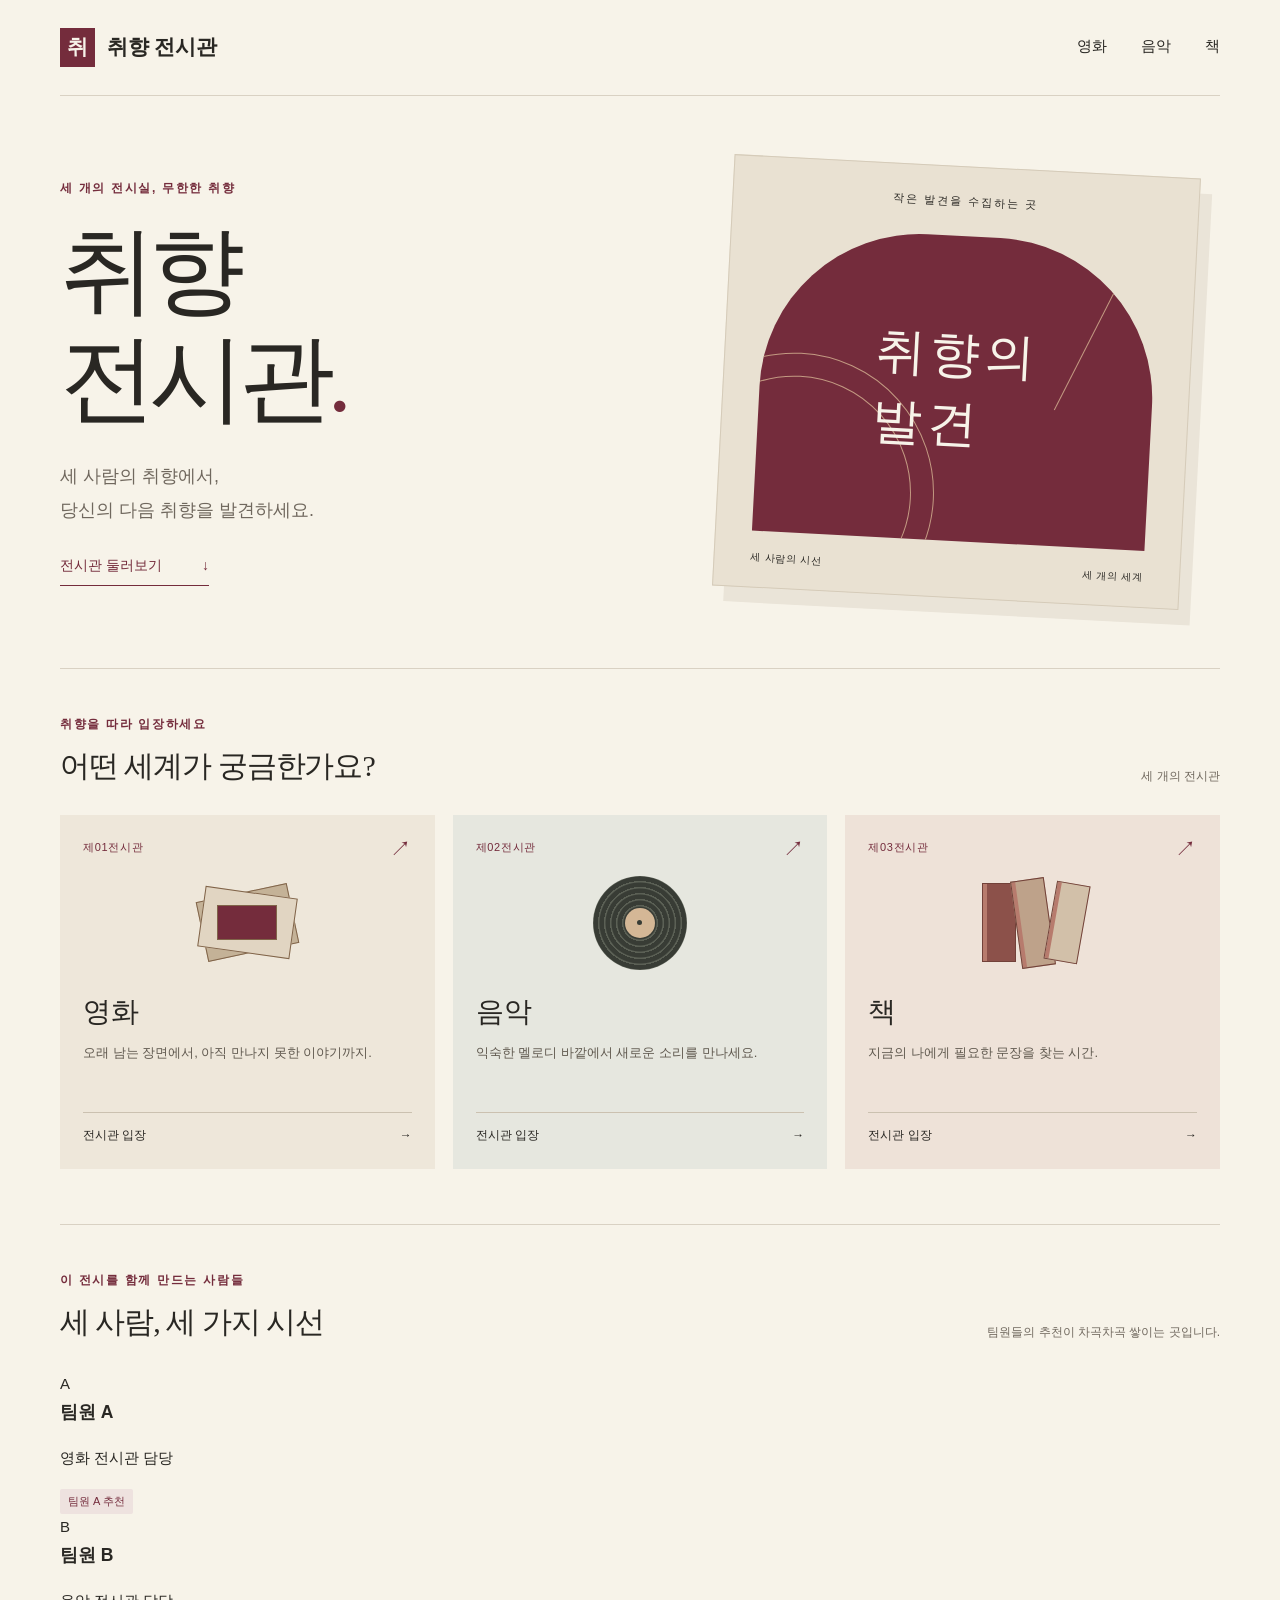
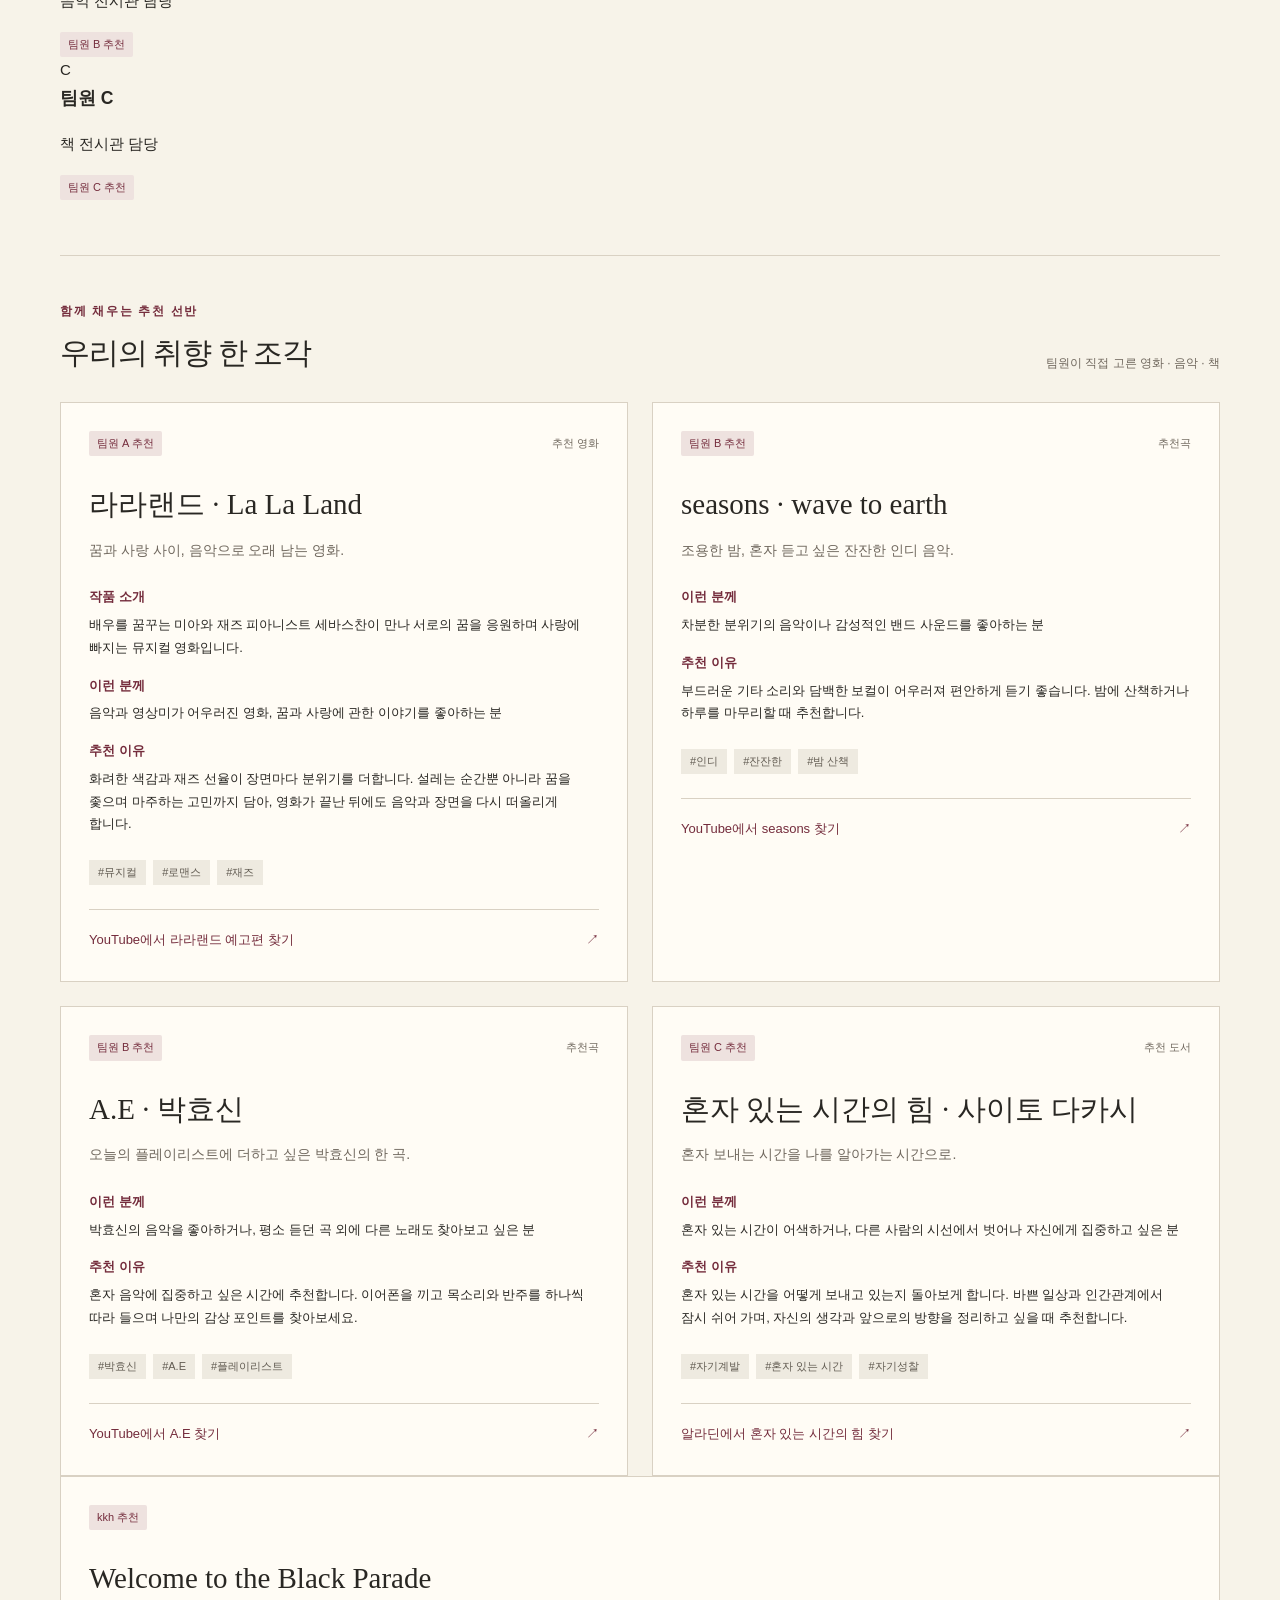
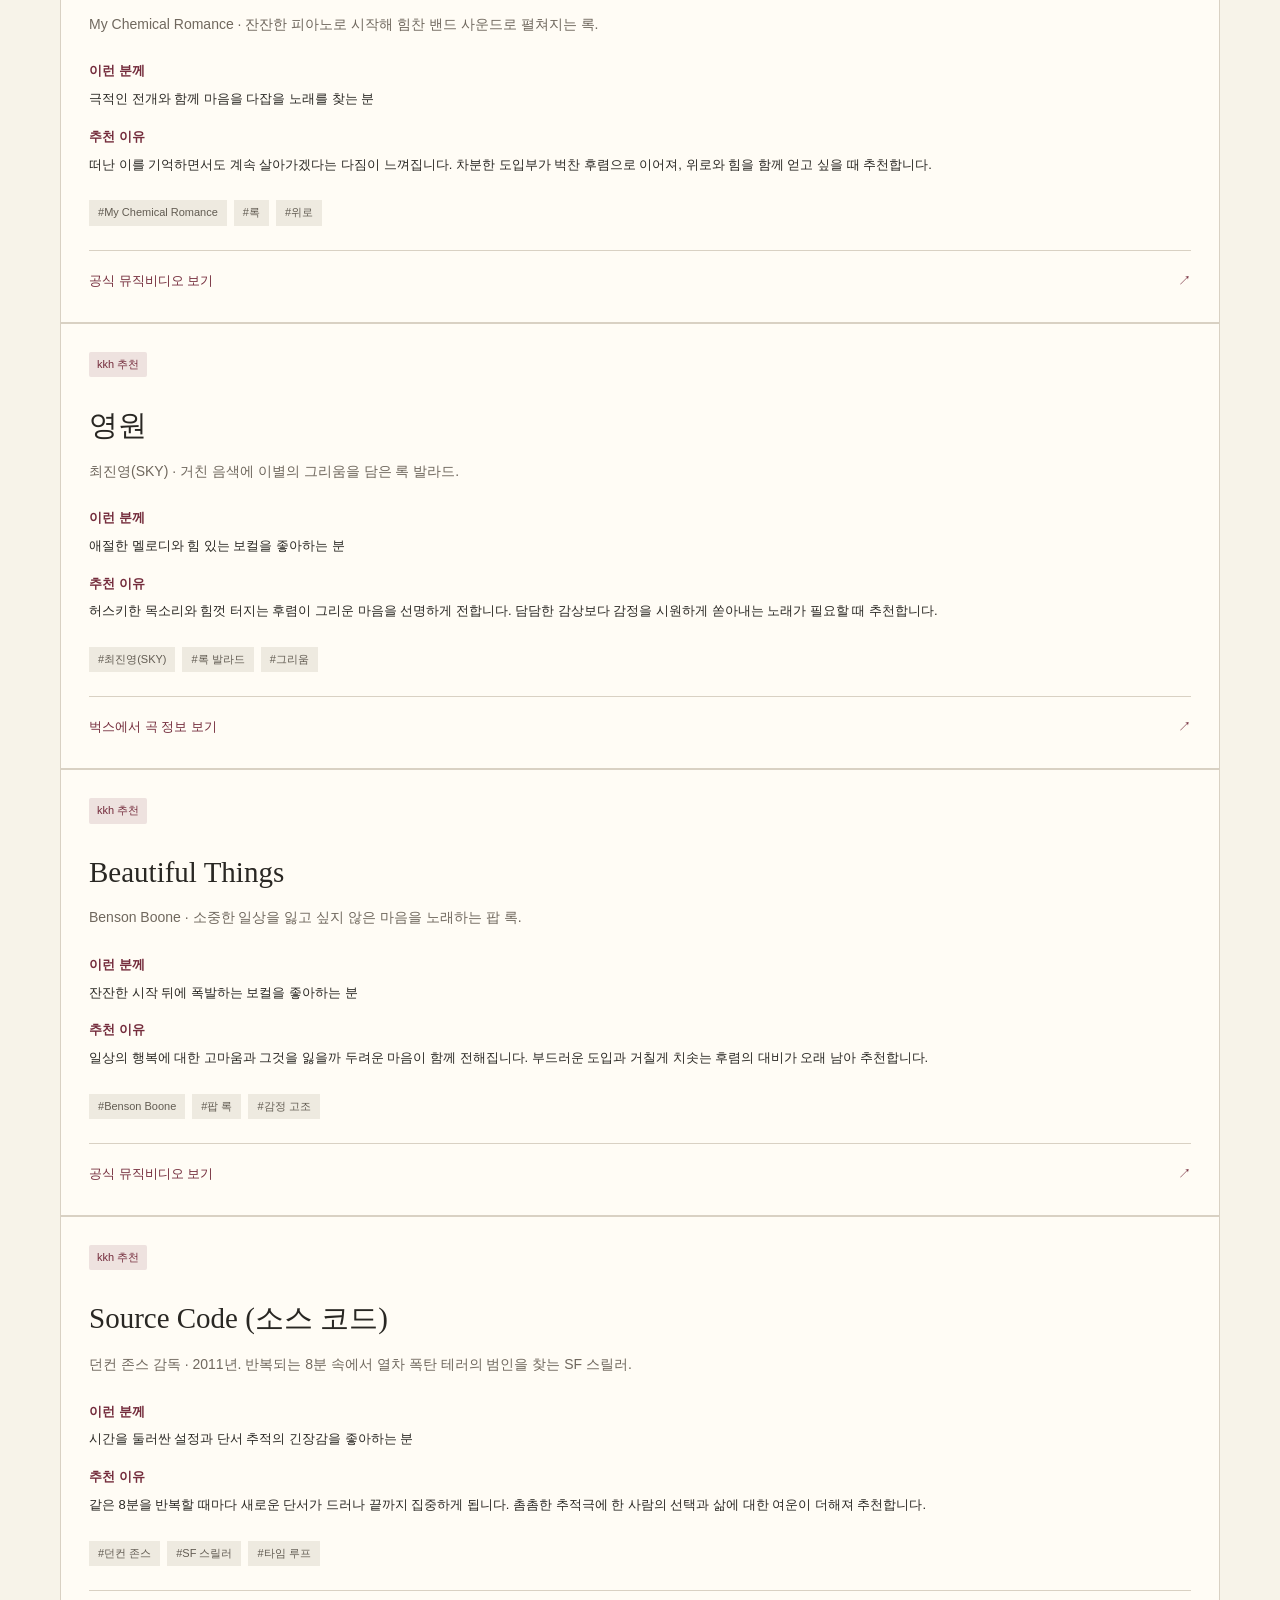
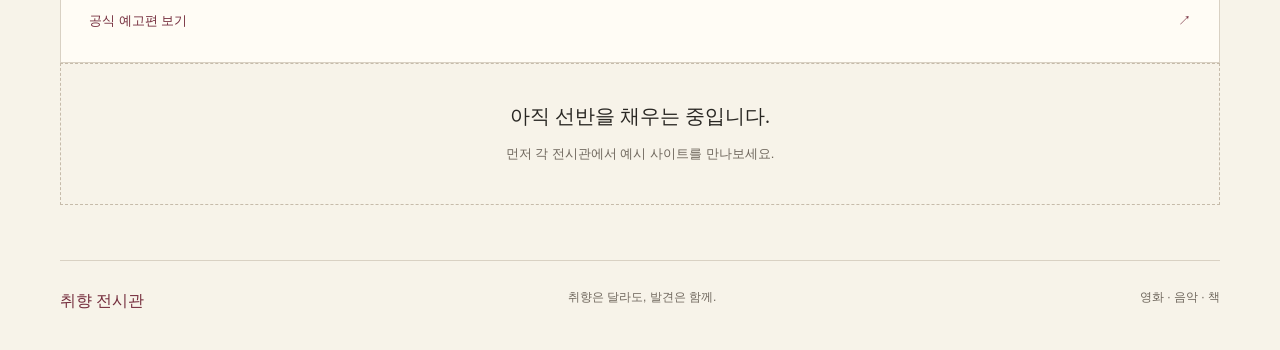
==== commit 852da2c1: "Merge branch 'main' into phm" ====
--- a/index.html
+++ b/index.html
@@ -356,6 +356,46 @@
         아직 선반을 채우는 중입니다.<br>
         <span>먼저 각 전시관에서 추천을 만나보세요.</span>
       </p>
+        <!-- 공통 협업 영역: 각자 담당 HTML의 <article class="site-card"> 전체를
+        복사하여 이 주석 아래에 붙여 넣으세요. 실제 의견을 작성한 카드만 추가합니다.
+        사이트 이름, 소개, 대상, 이유, 태그 2~3개, 팀원 배지, 공식 주소를 수정하세요.
+        실제 추천을 작성했다면 배지의 '· 예시', '작성 예시', 제목의 '· 예시'를 제거하세요.
+        다른 팀원의 카드를 덮어쓰지 마세요. 카드에는 중복되는 id를 넣지 않습니다.
+        같은 위치에 추가하면 Git 충돌을 연습할 수 있습니다. README를 참고하세요. -->
+        <article class="site-card" tabindex="-1">
+          <div class="card-top"><span class="member-badge">kkh 추천</span></div>
+          <h3 class="site-name">Welcome to the Black Parade</h3>
+          <p class="card-intro">My Chemical Romance · 잔잔한 피아노로 시작해 힘찬 밴드 사운드로 펼쳐지는 록.</p>
+          <dl><dt>이런 분께</dt><dd>극적인 전개와 함께 마음을 다잡을 노래를 찾는 분</dd><dt>추천 이유</dt><dd>떠난 이를 기억하면서도 계속 살아가겠다는 다짐이 느껴집니다. 차분한 도입부가 벅찬 후렴으로 이어져, 위로와 힘을 함께 얻고 싶을 때 추천합니다.</dd></dl>
+          <ul class="tags" aria-label="태그"><li>My Chemical Romance</li><li>록</li><li>위로</li></ul>
+          <a class="site-link" href="https://www.youtube.com/watch?v=RRKJiM9Njr8" target="_blank" rel="noopener noreferrer">공식 뮤직비디오 보기 <span aria-hidden="true">↗</span><span class="sr-only"> (새 탭)</span></a>
+        </article>
+        <article class="site-card" tabindex="-1">
+          <div class="card-top"><span class="member-badge">kkh 추천</span></div>
+          <h3 class="site-name">영원</h3>
+          <p class="card-intro">최진영(SKY) · 거친 음색에 이별의 그리움을 담은 록 발라드.</p>
+          <dl><dt>이런 분께</dt><dd>애절한 멜로디와 힘 있는 보컬을 좋아하는 분</dd><dt>추천 이유</dt><dd>허스키한 목소리와 힘껏 터지는 후렴이 그리운 마음을 선명하게 전합니다. 담담한 감상보다 감정을 시원하게 쏟아내는 노래가 필요할 때 추천합니다.</dd></dl>
+          <ul class="tags" aria-label="태그"><li>최진영(SKY)</li><li>록 발라드</li><li>그리움</li></ul>
+          <a class="site-link" href="https://music.bugs.co.kr/track/85674" target="_blank" rel="noopener noreferrer">벅스에서 곡 정보 보기 <span aria-hidden="true">↗</span><span class="sr-only"> (새 탭)</span></a>
+        </article>
+        <article class="site-card" tabindex="-1">
+          <div class="card-top"><span class="member-badge">kkh 추천</span></div>
+          <h3 class="site-name">Beautiful Things</h3>
+          <p class="card-intro">Benson Boone · 소중한 일상을 잃고 싶지 않은 마음을 노래하는 팝 록.</p>
+          <dl><dt>이런 분께</dt><dd>잔잔한 시작 뒤에 폭발하는 보컬을 좋아하는 분</dd><dt>추천 이유</dt><dd>일상의 행복에 대한 고마움과 그것을 잃을까 두려운 마음이 함께 전해집니다. 부드러운 도입과 거칠게 치솟는 후렴의 대비가 오래 남아 추천합니다.</dd></dl>
+          <ul class="tags" aria-label="태그"><li>Benson Boone</li><li>팝 록</li><li>감정 고조</li></ul>
+          <a class="site-link" href="https://www.youtube.com/watch?v=Oa_RSwwpPaA" target="_blank" rel="noopener noreferrer">공식 뮤직비디오 보기 <span aria-hidden="true">↗</span><span class="sr-only"> (새 탭)</span></a>
+        </article>
+        <article class="site-card" tabindex="-1">
+          <div class="card-top"><span class="member-badge">kkh 추천</span></div>
+          <h3 class="site-name">Source Code (소스 코드)</h3>
+          <p class="card-intro">던컨 존스 감독 · 2011년. 반복되는 8분 속에서 열차 폭탄 테러의 범인을 찾는 SF 스릴러.</p>
+          <dl><dt>이런 분께</dt><dd>시간을 둘러싼 설정과 단서 추적의 긴장감을 좋아하는 분</dd><dt>추천 이유</dt><dd>같은 8분을 반복할 때마다 새로운 단서가 드러나 끝까지 집중하게 됩니다. 촘촘한 추적극에 한 사람의 선택과 삶에 대한 여운이 더해져 추천합니다.</dd></dl>
+          <ul class="tags" aria-label="태그"><li>던컨 존스</li><li>SF 스릴러</li><li>타임 루프</li></ul>
+          <a class="site-link" href="https://www.youtube.com/watch?v=fAp0dzFXL6k" target="_blank" rel="noopener noreferrer">공식 예고편 보기 <span aria-hidden="true">↗</span><span class="sr-only"> (새 탭)</span></a>
+        </article>
+      </div>
+      <p class="shared-empty">아직 선반을 채우는 중입니다.<br><span>먼저 각 전시관에서 예시 사이트를 만나보세요.</span></p>
     </section>
   </main>
 
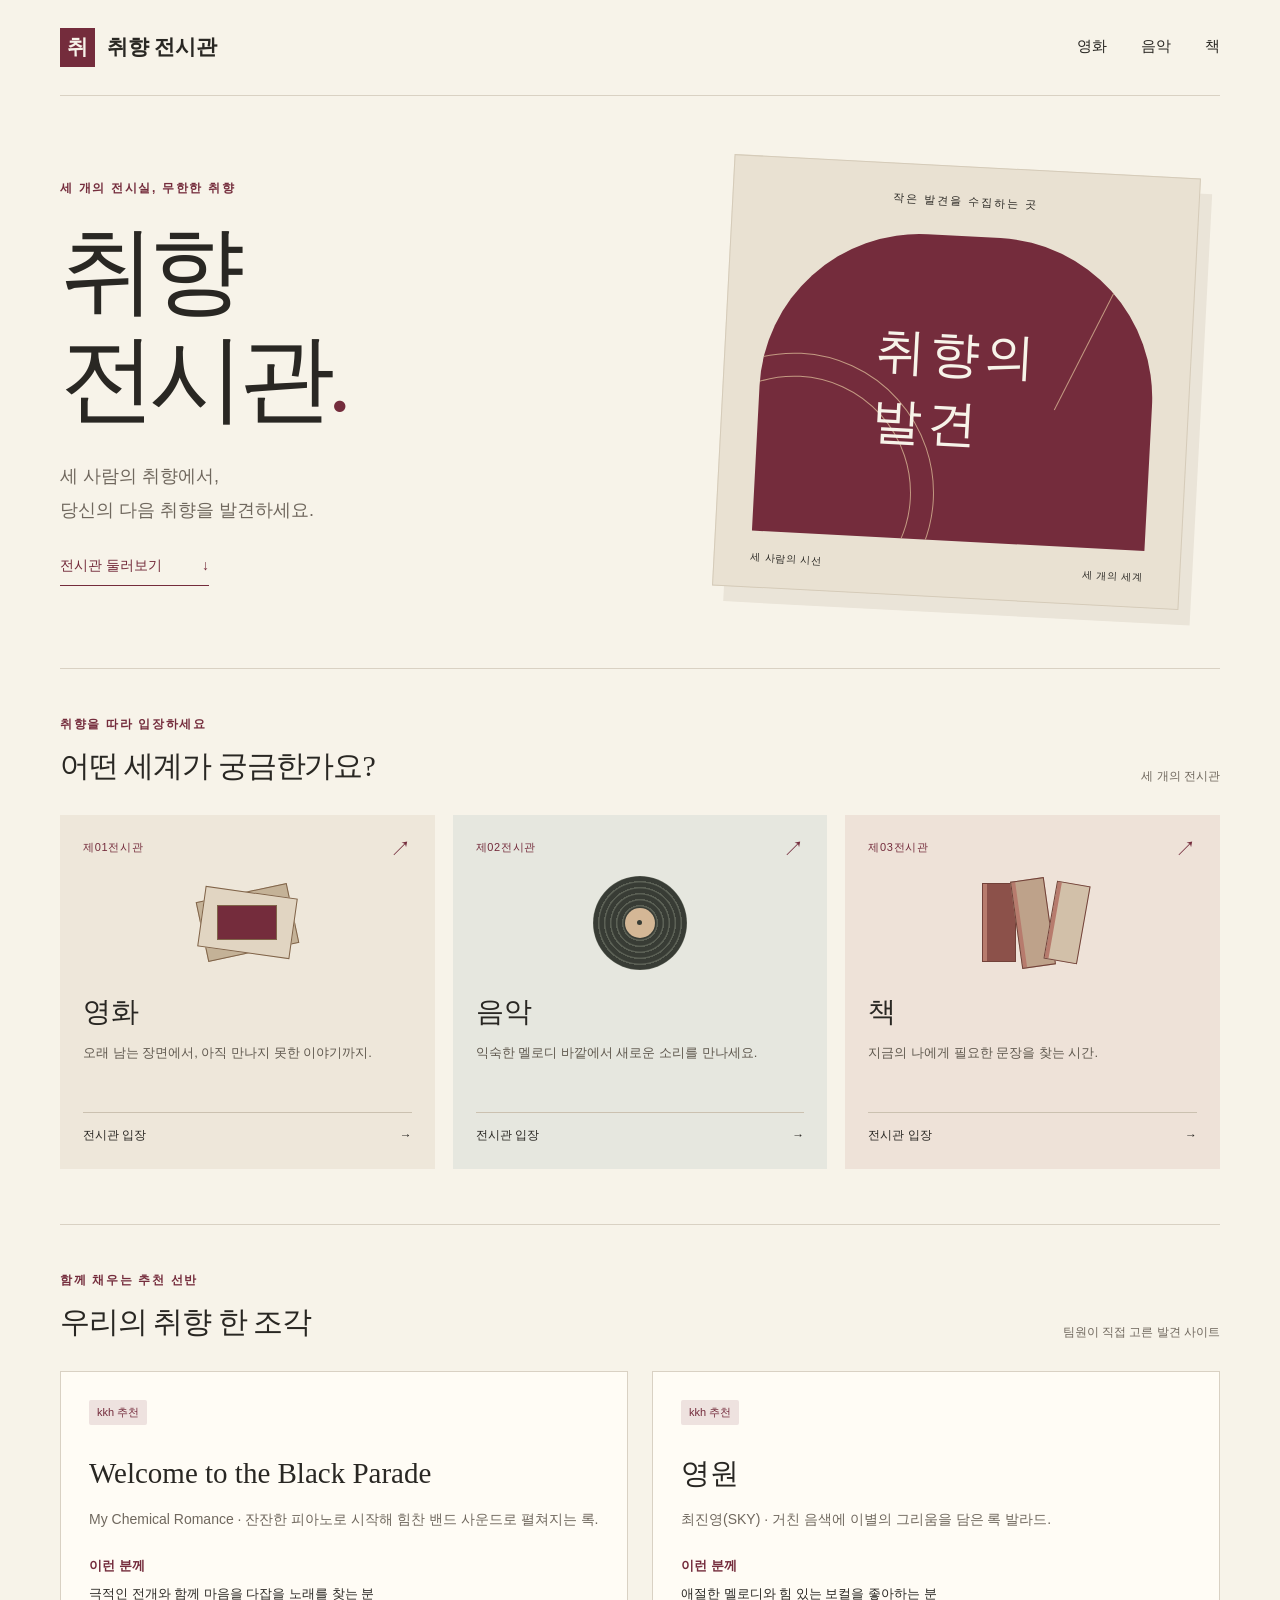
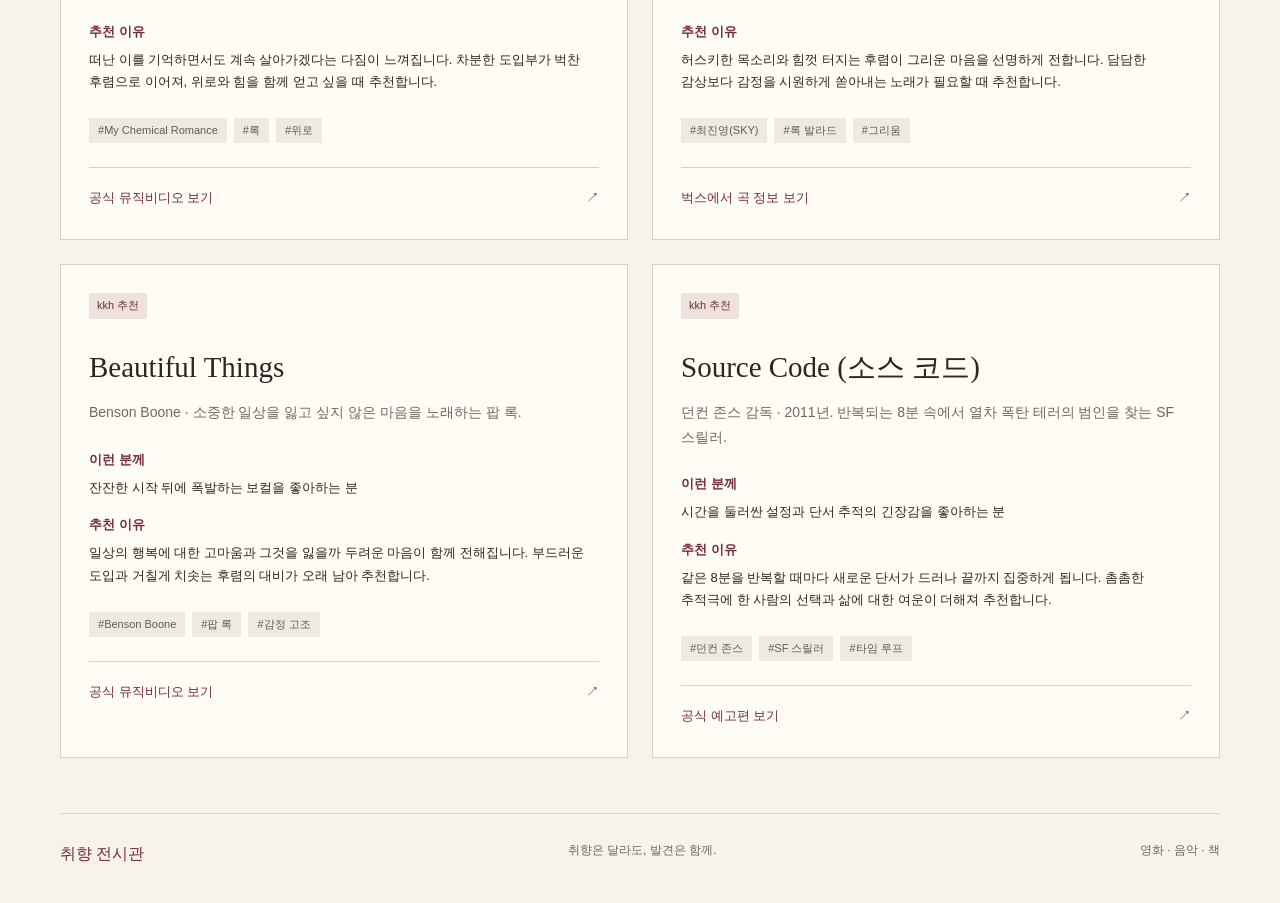
==== commit f9f1a4ec: "Merge pull request #4 from HoKwaan/kwanho 겹치는 오류 수정" ====
--- a/index.html
+++ b/index.html
@@ -3,7 +3,7 @@
 <head>
   <meta charset="UTF-8">
   <meta name="viewport" content="width=device-width, initial-scale=1">
-  <meta name="description" content="세 사람의 취향에서, 당신의 다음 취향을 발견하세요. 영화·음악·책과 발견 사이트를 소개하는 취향 전시관입니다.">
+  <meta name="description" content="세 사람의 취향에서, 당신의 다음 취향을 발견하세요. 영화·음악·책 발견 사이트를 모으는 취향 전시관입니다.">
   <title>입구 | 취향 전시관</title>
   <link rel="icon" href="favicon.svg" type="image/svg+xml">
   <link rel="stylesheet" href="css/style.css">
@@ -11,351 +11,28 @@
 </head>
 <body>
   <a class="skip-link" href="#main">본문으로 바로 가기</a>
-
   <header class="site-header wrap">
-    <a class="brand" href="index.html">
-      <span class="brand-mark" aria-hidden="true">취</span>
-      취향 전시관
-    </a>
-
-    <nav aria-label="전시관">
-      <a href="movies.html">영화</a>
-      <a href="music.html">음악</a>
-      <a href="books.html">책</a>
-    </nav>
+    <a class="brand" href="index.html"><span class="brand-mark" aria-hidden="true">취</span>취향 전시관</a>
+    <nav aria-label="전시관"><a href="movies.html">영화</a><a href="music.html">음악</a><a href="books.html">책</a></nav>
   </header>
-
   <main id="main" class="wrap">
     <section class="hero" aria-labelledby="hero-title">
-      <div>
-        <p class="eyebrow">세 개의 전시실, 무한한 취향</p>
-        <h1 id="hero-title">
-          취향<br>
-          전시관<span class="title-dot">.</span>
-        </h1>
-        <p class="hero-description">
-          세 사람의 취향에서,<br>
-          당신의 다음 취향을 발견하세요.
-        </p>
-        <a class="text-link" href="#galleries">
-          전시관 둘러보기 <span aria-hidden="true">↓</span>
-        </a>
-      </div>
-
-      <div class="exhibit-art" aria-hidden="true">
-        <span class="art-caption">작은 발견을 수집하는 곳</span>
-        <div class="arch">
-          <div class="art-orbit"></div>
-          <span class="art-word">취향의<br>발견</span>
-          <div class="art-line"></div>
-        </div>
-        <div class="art-bottom">
-          <span>세 사람의 시선</span>
-          <span>세 개의 세계</span>
-        </div>
+      <div><p class="eyebrow">세 개의 전시실, 무한한 취향</p><h1 id="hero-title">취향<br>전시관<span class="title-dot">.</span></h1>
+      <p class="hero-description">세 사람의 취향에서,<br>당신의 다음 취향을 발견하세요.</p>
+      <a class="text-link" href="#galleries">전시관 둘러보기 <span aria-hidden="true">↓</span></a></div>
+      <div class="exhibit-art" aria-hidden="true"><span class="art-caption">작은 발견을 수집하는 곳</span><div class="arch"><div class="art-orbit"></div><span class="art-word">취향의<br>발견</span><div class="art-line"></div></div><div class="art-bottom"><span>세 사람의 시선</span><span>세 개의 세계</span></div></div>
+    </section>
+    <section id="galleries" class="section" aria-labelledby="gallery-title">
+      <div class="section-heading"><div><p class="eyebrow">취향을 따라 입장하세요</p><h2 id="gallery-title">어떤 세계가 궁금한가요?</h2></div><span class="section-note">세 개의 전시관</span></div>
+      <div class="gallery-grid">
+        <a class="gallery-card gallery-movies" href="movies.html"><div class="gallery-top"><span>제01전시관</span><span aria-hidden="true">↗</span></div><div class="mini-art" aria-hidden="true"><i></i><i></i><i></i></div><h3>영화</h3><p>오래 남는 장면에서, 아직 만나지 못한 이야기까지.</p><span class="gallery-enter">전시관 입장 <span aria-hidden="true">→</span></span></a>
+        <a class="gallery-card gallery-music" href="music.html"><div class="gallery-top"><span>제02전시관</span><span aria-hidden="true">↗</span></div><div class="mini-art" aria-hidden="true"><i></i><i></i><i></i></div><h3>음악</h3><p>익숙한 멜로디 바깥에서 새로운 소리를 만나세요.</p><span class="gallery-enter">전시관 입장 <span aria-hidden="true">→</span></span></a>
+        <a class="gallery-card gallery-books" href="books.html"><div class="gallery-top"><span>제03전시관</span><span aria-hidden="true">↗</span></div><div class="mini-art" aria-hidden="true"><i></i><i></i><i></i></div><h3>책</h3><p>지금의 나에게 필요한 문장을 찾는 시간.</p><span class="gallery-enter">전시관 입장 <span aria-hidden="true">→</span></span></a>
       </div>
     </section>
-
-    <section id="galleries" class="section" aria-labelledby="gallery-title">
-      <div class="section-heading">
-        <div>
-          <p class="eyebrow">취향을 따라 입장하세요</p>
-          <h2 id="gallery-title">어떤 세계가 궁금한가요?</h2>
-        </div>
-        <span class="section-note">세 개의 전시관</span>
-      </div>
-
-      <div class="gallery-grid">
-        <a class="gallery-card gallery-movies" href="movies.html">
-          <div class="gallery-top">
-            <span>제01전시관</span>
-            <span aria-hidden="true">↗</span>
-          </div>
-          <div class="mini-art" aria-hidden="true">
-            <i></i><i></i><i></i>
-          </div>
-          <h3>영화</h3>
-          <p>오래 남는 장면에서, 아직 만나지 못한 이야기까지.</p>
-          <span class="gallery-enter">
-            전시관 입장 <span aria-hidden="true">→</span>
-          </span>
-        </a>
-
-        <a class="gallery-card gallery-music" href="music.html">
-          <div class="gallery-top">
-            <span>제02전시관</span>
-            <span aria-hidden="true">↗</span>
-          </div>
-          <div class="mini-art" aria-hidden="true">
-            <i></i><i></i><i></i>
-          </div>
-          <h3>음악</h3>
-          <p>익숙한 멜로디 바깥에서 새로운 소리를 만나세요.</p>
-          <span class="gallery-enter">
-            전시관 입장 <span aria-hidden="true">→</span>
-          </span>
-        </a>
-
-        <a class="gallery-card gallery-books" href="books.html">
-          <div class="gallery-top">
-            <span>제03전시관</span>
-            <span aria-hidden="true">↗</span>
-          </div>
-          <div class="mini-art" aria-hidden="true">
-            <i></i><i></i><i></i>
-          </div>
-          <h3>책</h3>
-          <p>지금의 나에게 필요한 문장을 찾는 시간.</p>
-          <span class="gallery-enter">
-            전시관 입장 <span aria-hidden="true">→</span>
-          </span>
-        </a>
-      </div>
-    </section>
-
-    <section class="section team-section" aria-labelledby="team-title">
-      <div class="section-heading">
-        <div>
-          <p class="eyebrow">이 전시를 함께 만드는 사람들</p>
-          <h2 id="team-title">세 사람, 세 가지 시선</h2>
-        </div>
-        <p class="section-note">팀원들의 추천이 차곡차곡 쌓이는 곳입니다.</p>
-      </div>
-
-      <div class="team-grid">
-        <article class="team-card">
-          <span class="member-letter" aria-hidden="true">A</span>
-          <div>
-            <h3>팀원 A</h3>
-            <p>영화 전시관 담당</p>
-            <span class="member-badge">팀원 A 추천</span>
-          </div>
-        </article>
-
-        <article class="team-card">
-          <span class="member-letter" aria-hidden="true">B</span>
-          <div>
-            <h3>팀원 B</h3>
-            <p>음악 전시관 담당</p>
-            <span class="member-badge">팀원 B 추천</span>
-          </div>
-        </article>
-
-        <article class="team-card">
-          <span class="member-letter" aria-hidden="true">C</span>
-          <div>
-            <h3>팀원 C</h3>
-            <p>책 전시관 담당</p>
-            <span class="member-badge">팀원 C 추천</span>
-          </div>
-        </article>
-      </div>
-    </section>
-
     <section class="section" aria-labelledby="shared-title">
-      <div class="section-heading">
-        <div>
-          <p class="eyebrow">함께 채우는 추천 선반</p>
-          <h2 id="shared-title">우리의 취향 한 조각</h2>
-        </div>
-        <span class="section-note">팀원이 직접 고른 영화 · 음악 · 책</span>
-      </div>
-
+      <div class="section-heading"><div><p class="eyebrow">함께 채우는 추천 선반</p><h2 id="shared-title">우리의 취향 한 조각</h2></div><span class="section-note">팀원이 직접 고른 발견 사이트</span></div>
       <div class="card-grid" id="shared-recommendations">
-        <!-- 라라랜드 -->
-        <article class="site-card" tabindex="-1">
-          <div class="card-top">
-            <span class="member-badge">팀원 A 추천</span>
-            <span class="sample-label">추천 영화</span>
-          </div>
-
-          <h3 class="site-name">라라랜드 · La La Land</h3>
-
-          <p class="card-intro">
-            꿈과 사랑 사이, 음악으로 오래 남는 영화.
-          </p>
-
-          <dl>
-            <dt>작품 소개</dt>
-            <dd>
-              배우를 꿈꾸는 미아와 재즈 피아니스트 세바스찬이 만나
-              서로의 꿈을 응원하며 사랑에 빠지는 뮤지컬 영화입니다.
-            </dd>
-
-            <dt>이런 분께</dt>
-            <dd>
-              음악과 영상미가 어우러진 영화,
-              꿈과 사랑에 관한 이야기를 좋아하는 분
-            </dd>
-
-            <dt>추천 이유</dt>
-            <dd>
-              화려한 색감과 재즈 선율이 장면마다 분위기를 더합니다.
-              설레는 순간뿐 아니라 꿈을 좇으며 마주하는 고민까지 담아,
-              영화가 끝난 뒤에도 음악과 장면을 다시 떠올리게 합니다.
-            </dd>
-          </dl>
-
-          <ul class="tags" aria-label="태그">
-            <li>뮤지컬</li>
-            <li>로맨스</li>
-            <li>재즈</li>
-          </ul>
-
-          <a
-            class="site-link"
-            href="https://www.youtube.com/results?search_query=라라랜드+공식+예고편"
-            target="_blank"
-            rel="noopener noreferrer"
-          >
-            YouTube에서 라라랜드 예고편 찾기
-            <span aria-hidden="true">↗</span>
-            <span class="sr-only"> (새 탭)</span>
-          </a>
-        </article>
-
-        <!-- seasons -->
-        <article class="site-card" tabindex="-1">
-          <div class="card-top">
-            <span class="member-badge">팀원 B 추천</span>
-            <span class="sample-label">추천곡</span>
-          </div>
-
-          <h3 class="site-name">seasons · wave to earth</h3>
-
-          <p class="card-intro">
-            조용한 밤, 혼자 듣고 싶은 잔잔한 인디 음악.
-          </p>
-
-          <dl>
-            <dt>이런 분께</dt>
-            <dd>
-              차분한 분위기의 음악이나 감성적인 밴드 사운드를 좋아하는 분
-            </dd>
-
-            <dt>추천 이유</dt>
-            <dd>
-              부드러운 기타 소리와 담백한 보컬이 어우러져
-              편안하게 듣기 좋습니다.
-              밤에 산책하거나 하루를 마무리할 때 추천합니다.
-            </dd>
-          </dl>
-
-          <ul class="tags" aria-label="태그">
-            <li>인디</li>
-            <li>잔잔한</li>
-            <li>밤 산책</li>
-          </ul>
-
-          <a
-            class="site-link"
-            href="https://www.youtube.com/results?search_query=wave+to+earth+seasons"
-            target="_blank"
-            rel="noopener noreferrer"
-          >
-            YouTube에서 seasons 찾기
-            <span aria-hidden="true">↗</span>
-            <span class="sr-only"> (새 탭)</span>
-          </a>
-        </article>
-
-        <!-- A.E -->
-        <article class="site-card" tabindex="-1">
-          <div class="card-top">
-            <span class="member-badge">팀원 B 추천</span>
-            <span class="sample-label">추천곡</span>
-          </div>
-
-          <h3 class="site-name">A.E · 박효신</h3>
-
-          <p class="card-intro">
-            오늘의 플레이리스트에 더하고 싶은 박효신의 한 곡.
-          </p>
-
-          <dl>
-            <dt>이런 분께</dt>
-            <dd>
-              박효신의 음악을 좋아하거나,
-              평소 듣던 곡 외에 다른 노래도 찾아보고 싶은 분
-            </dd>
-
-            <dt>추천 이유</dt>
-            <dd>
-              혼자 음악에 집중하고 싶은 시간에 추천합니다.
-              이어폰을 끼고 목소리와 반주를 하나씩 따라 들으며
-              나만의 감상 포인트를 찾아보세요.
-            </dd>
-          </dl>
-
-          <ul class="tags" aria-label="태그">
-            <li>박효신</li>
-            <li>A.E</li>
-            <li>플레이리스트</li>
-          </ul>
-
-          <a
-            class="site-link"
-            href="https://www.youtube.com/results?search_query=박효신+A.E"
-            target="_blank"
-            rel="noopener noreferrer"
-          >
-            YouTube에서 A.E 찾기
-            <span aria-hidden="true">↗</span>
-            <span class="sr-only"> (새 탭)</span>
-          </a>
-        </article>
-
-        <!-- 혼자 있는 시간의 힘 -->
-        <article class="site-card" tabindex="-1">
-          <div class="card-top">
-            <span class="member-badge">팀원 C 추천</span>
-            <span class="sample-label">추천 도서</span>
-          </div>
-
-          <h3 class="site-name">혼자 있는 시간의 힘 · 사이토 다카시</h3>
-
-          <p class="card-intro">
-            혼자 보내는 시간을 나를 알아가는 시간으로.
-          </p>
-
-          <dl>
-            <dt>이런 분께</dt>
-            <dd>
-              혼자 있는 시간이 어색하거나,
-              다른 사람의 시선에서 벗어나 자신에게 집중하고 싶은 분
-            </dd>
-
-            <dt>추천 이유</dt>
-            <dd>
-              혼자 있는 시간을 어떻게 보내고 있는지 돌아보게 합니다.
-              바쁜 일상과 인간관계에서 잠시 쉬어 가며,
-              자신의 생각과 앞으로의 방향을 정리하고 싶을 때 추천합니다.
-            </dd>
-          </dl>
-
-          <ul class="tags" aria-label="태그">
-            <li>자기계발</li>
-            <li>혼자 있는 시간</li>
-            <li>자기성찰</li>
-          </ul>
-
-          <a
-            class="site-link"
-            href="https://www.aladin.co.kr/search/wsearchresult.aspx?SearchTarget=Book&amp;SearchWord=혼자%20있는%20시간의%20힘"
-            target="_blank"
-            rel="noopener noreferrer"
-          >
-            알라딘에서 혼자 있는 시간의 힘 찾기
-            <span aria-hidden="true">↗</span>
-            <span class="sr-only"> (새 탭)</span>
-          </a>
-        </article>
-      </div>
-
-      <p class="shared-empty" hidden>
-        아직 선반을 채우는 중입니다.<br>
-        <span>먼저 각 전시관에서 추천을 만나보세요.</span>
-      </p>
         <!-- 공통 협업 영역: 각자 담당 HTML의 <article class="site-card"> 전체를
         복사하여 이 주석 아래에 붙여 넣으세요. 실제 의견을 작성한 카드만 추가합니다.
         사이트 이름, 소개, 대상, 이유, 태그 2~3개, 팀원 배지, 공식 주소를 수정하세요.
@@ -398,11 +75,7 @@
       <p class="shared-empty">아직 선반을 채우는 중입니다.<br><span>먼저 각 전시관에서 예시 사이트를 만나보세요.</span></p>
     </section>
   </main>
+  <footer class="site-footer wrap"><a href="index.html">취향 전시관</a><p>취향은 달라도, 발견은 함께.</p><span>영화 · 음악 · 책</span></footer>
+</body>
+</html>
 
-  <footer class="site-footer wrap">
-    <a href="index.html">취향 전시관</a>
-    <p>취향은 달라도, 발견은 함께.</p>
-    <span>영화 · 음악 · 책</span>
-  </footer>
-</body>
-</html>
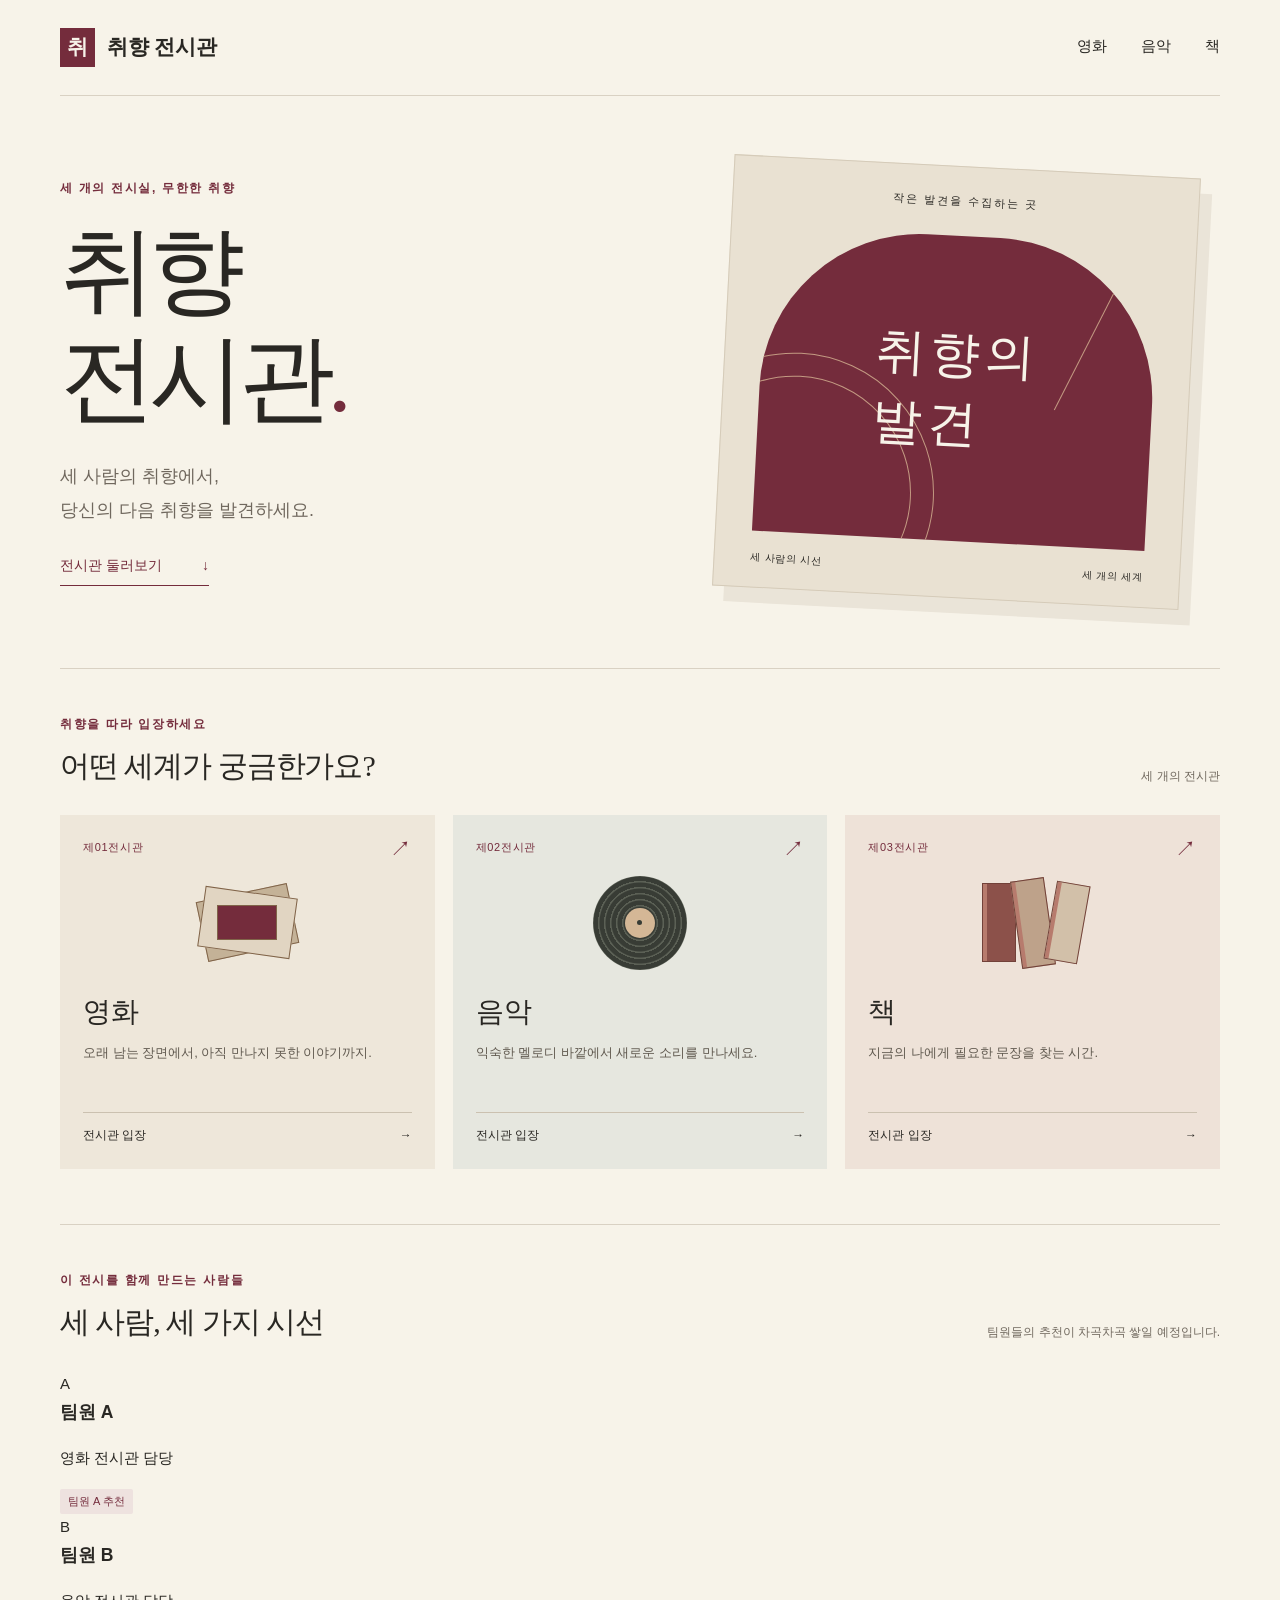
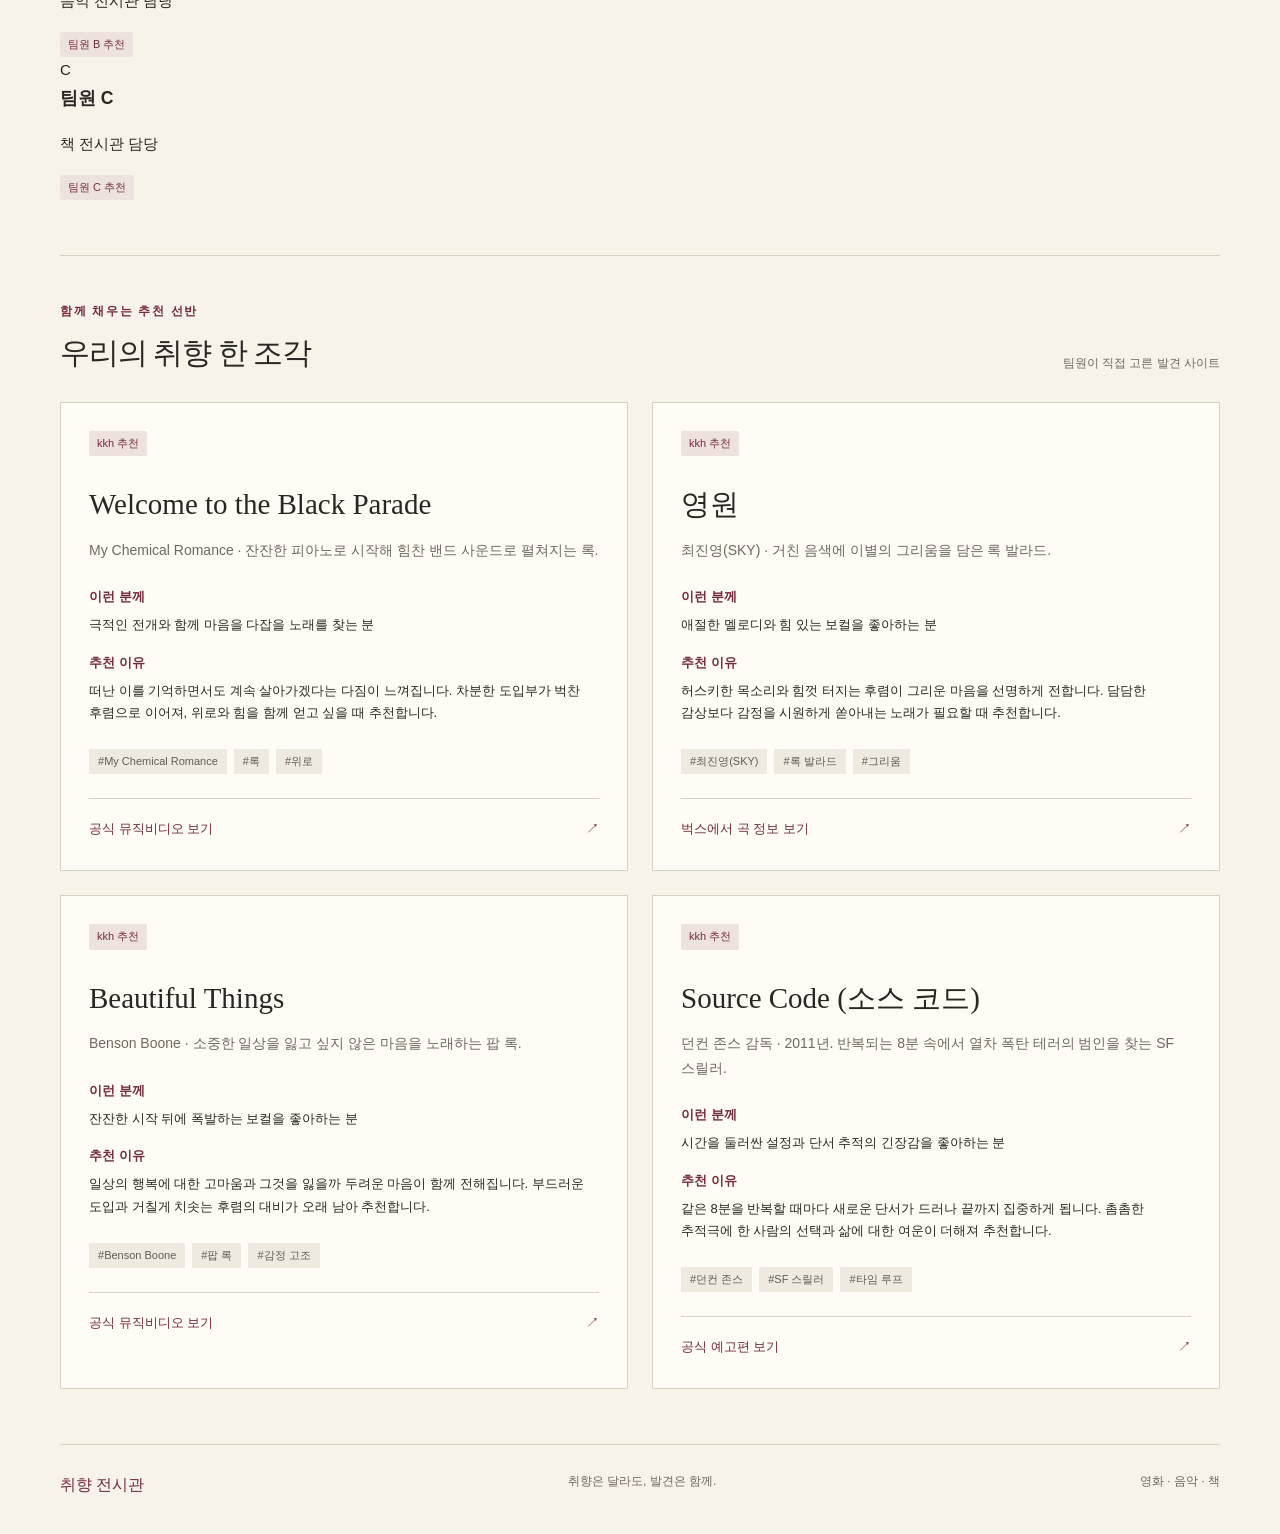
==== commit e6f751aa: "예시 제거" ====
--- a/index.html
+++ b/index.html
@@ -29,6 +29,10 @@
         <a class="gallery-card gallery-music" href="music.html"><div class="gallery-top"><span>제02전시관</span><span aria-hidden="true">↗</span></div><div class="mini-art" aria-hidden="true"><i></i><i></i><i></i></div><h3>음악</h3><p>익숙한 멜로디 바깥에서 새로운 소리를 만나세요.</p><span class="gallery-enter">전시관 입장 <span aria-hidden="true">→</span></span></a>
         <a class="gallery-card gallery-books" href="books.html"><div class="gallery-top"><span>제03전시관</span><span aria-hidden="true">↗</span></div><div class="mini-art" aria-hidden="true"><i></i><i></i><i></i></div><h3>책</h3><p>지금의 나에게 필요한 문장을 찾는 시간.</p><span class="gallery-enter">전시관 입장 <span aria-hidden="true">→</span></span></a>
       </div>
+    </section>
+    <section class="section team-section" aria-labelledby="team-title">
+      <div class="section-heading"><div><p class="eyebrow">이 전시를 함께 만드는 사람들</p><h2 id="team-title">세 사람, 세 가지 시선</h2></div><p class="section-note">팀원들의 추천이 차곡차곡 쌓일 예정입니다.</p></div>
+      <div class="team-grid"><article class="team-card"><span class="member-letter" aria-hidden="true">A</span><div><h3>팀원 A</h3><p>영화 전시관 담당</p><span class="member-badge">팀원 A 추천</span></div></article><article class="team-card"><span class="member-letter" aria-hidden="true">B</span><div><h3>팀원 B</h3><p>음악 전시관 담당</p><span class="member-badge">팀원 B 추천</span></div></article><article class="team-card"><span class="member-letter" aria-hidden="true">C</span><div><h3>팀원 C</h3><p>책 전시관 담당</p><span class="member-badge">팀원 C 추천</span></div></article></div>
     </section>
     <section class="section" aria-labelledby="shared-title">
       <div class="section-heading"><div><p class="eyebrow">함께 채우는 추천 선반</p><h2 id="shared-title">우리의 취향 한 조각</h2></div><span class="section-note">팀원이 직접 고른 발견 사이트</span></div>
@@ -72,7 +76,6 @@
           <a class="site-link" href="https://www.youtube.com/watch?v=fAp0dzFXL6k" target="_blank" rel="noopener noreferrer">공식 예고편 보기 <span aria-hidden="true">↗</span><span class="sr-only"> (새 탭)</span></a>
         </article>
       </div>
-      <p class="shared-empty">아직 선반을 채우는 중입니다.<br><span>먼저 각 전시관에서 예시 사이트를 만나보세요.</span></p>
     </section>
   </main>
   <footer class="site-footer wrap"><a href="index.html">취향 전시관</a><p>취향은 달라도, 발견은 함께.</p><span>영화 · 음악 · 책</span></footer>
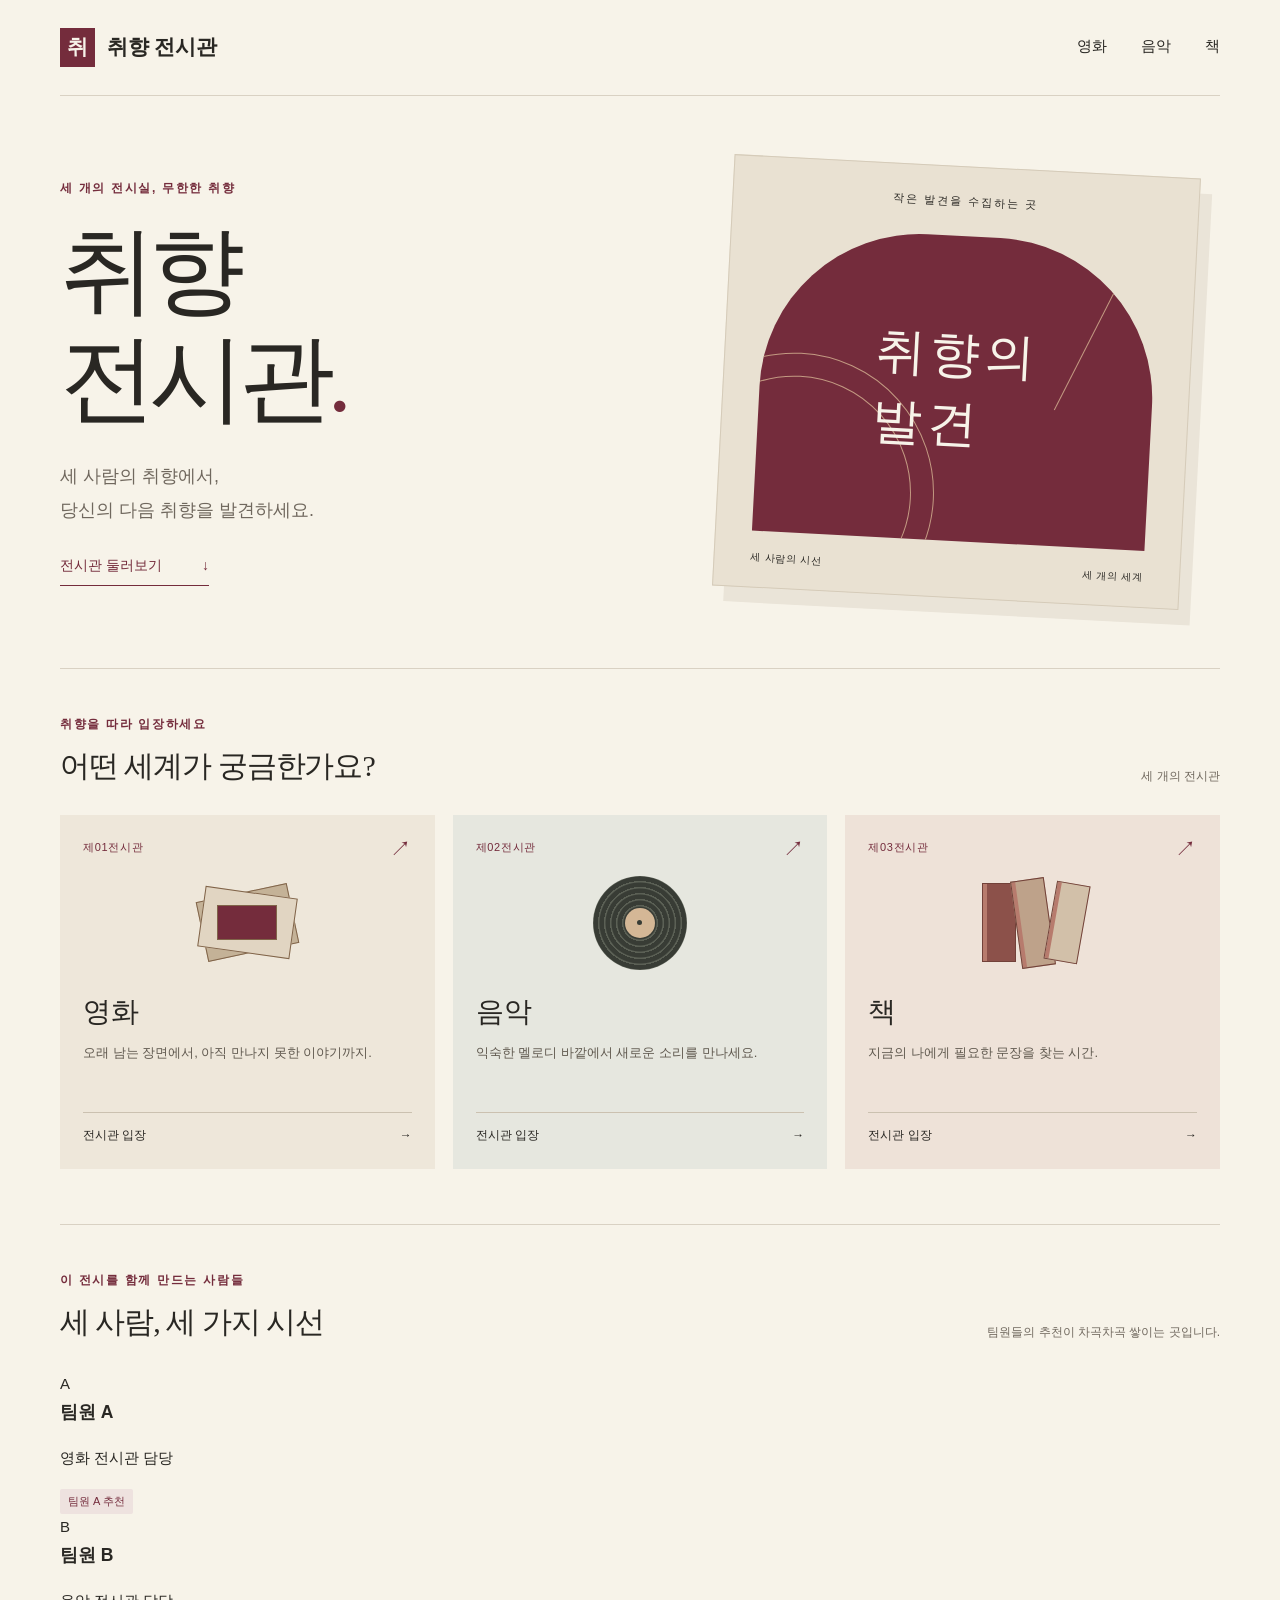
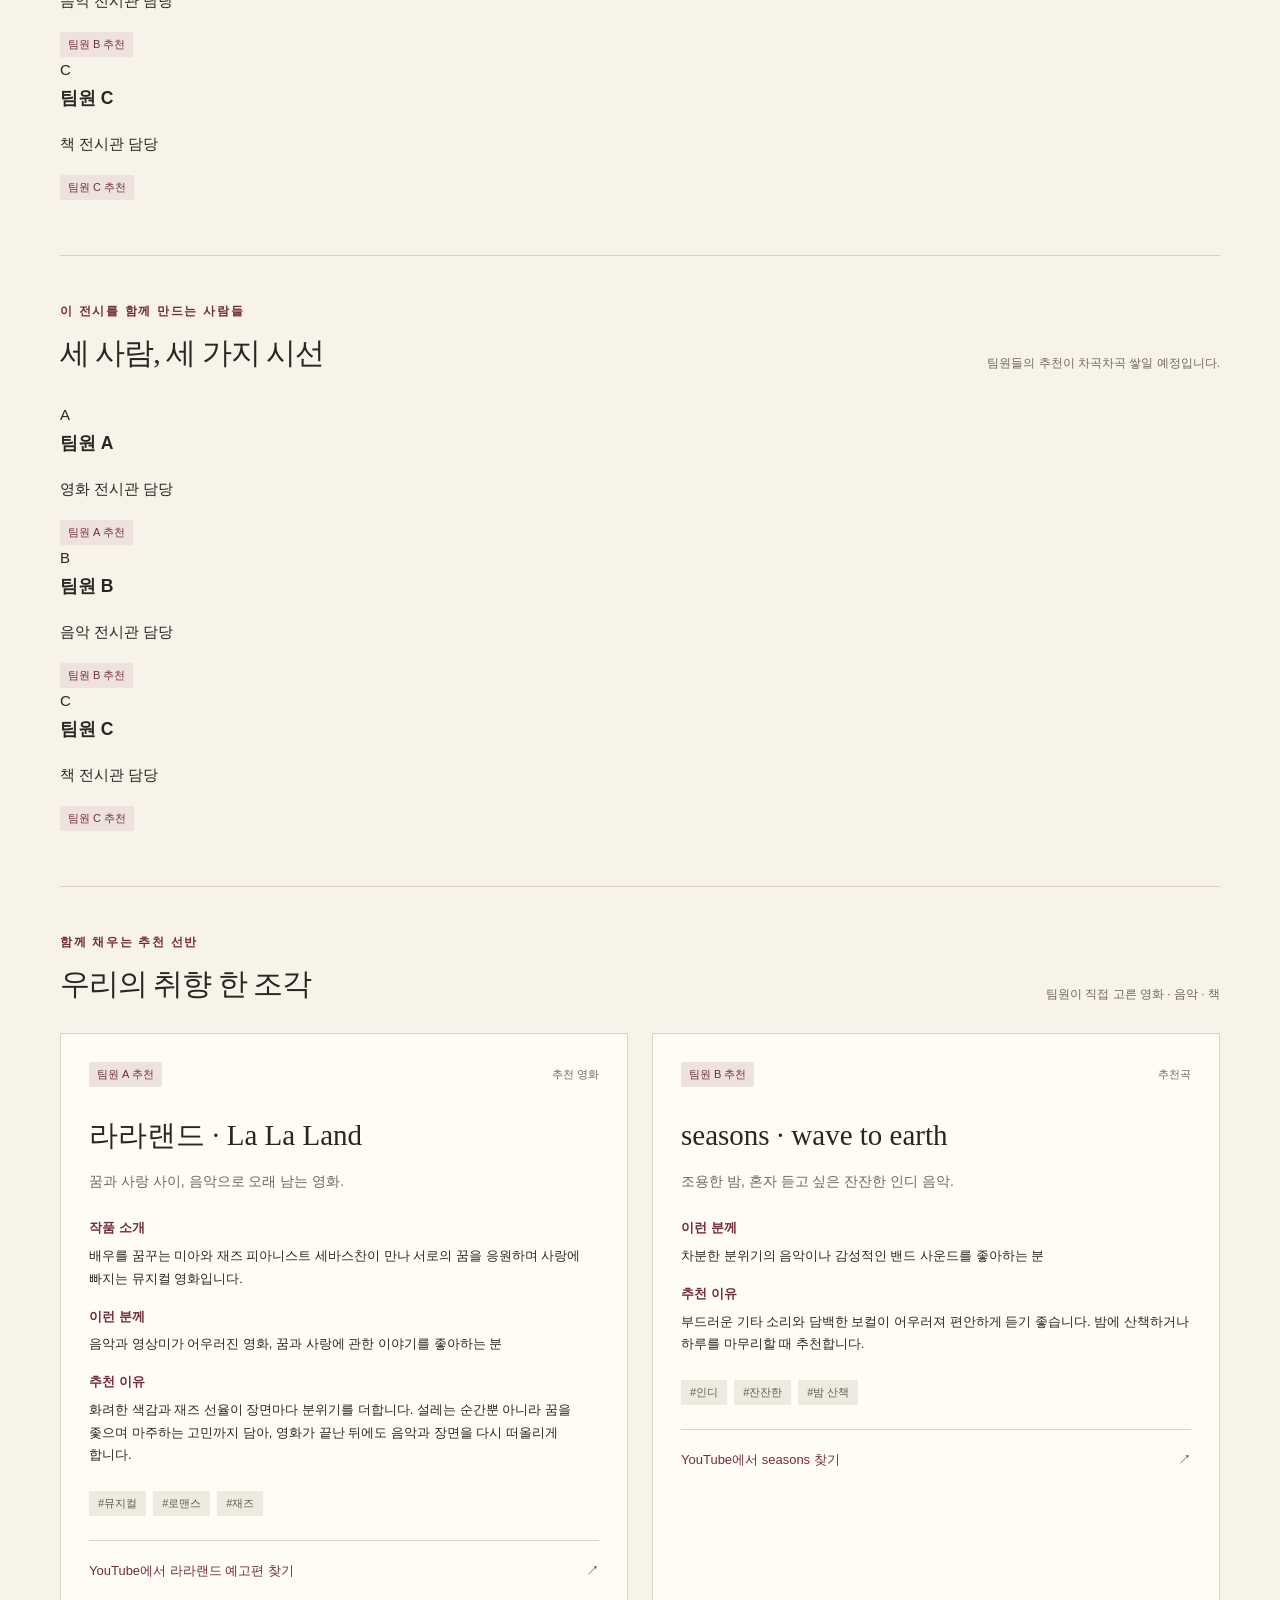
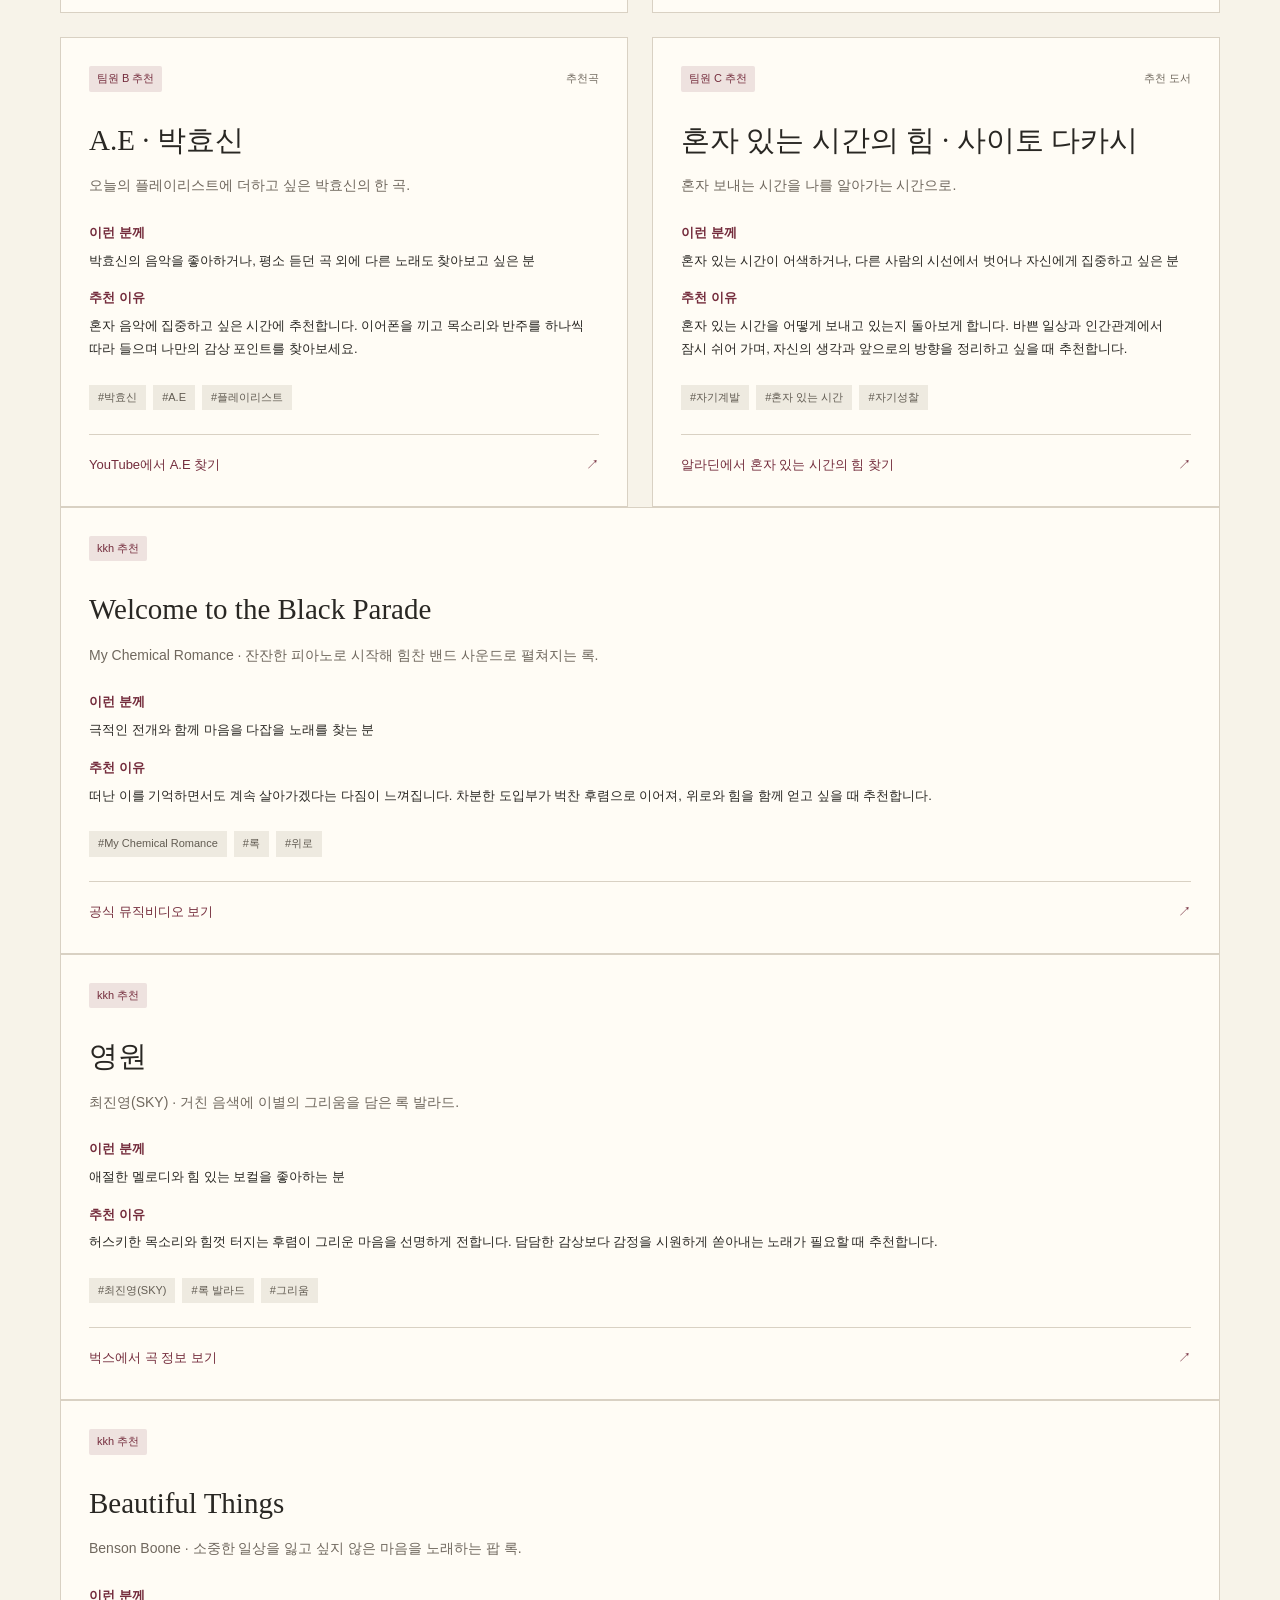
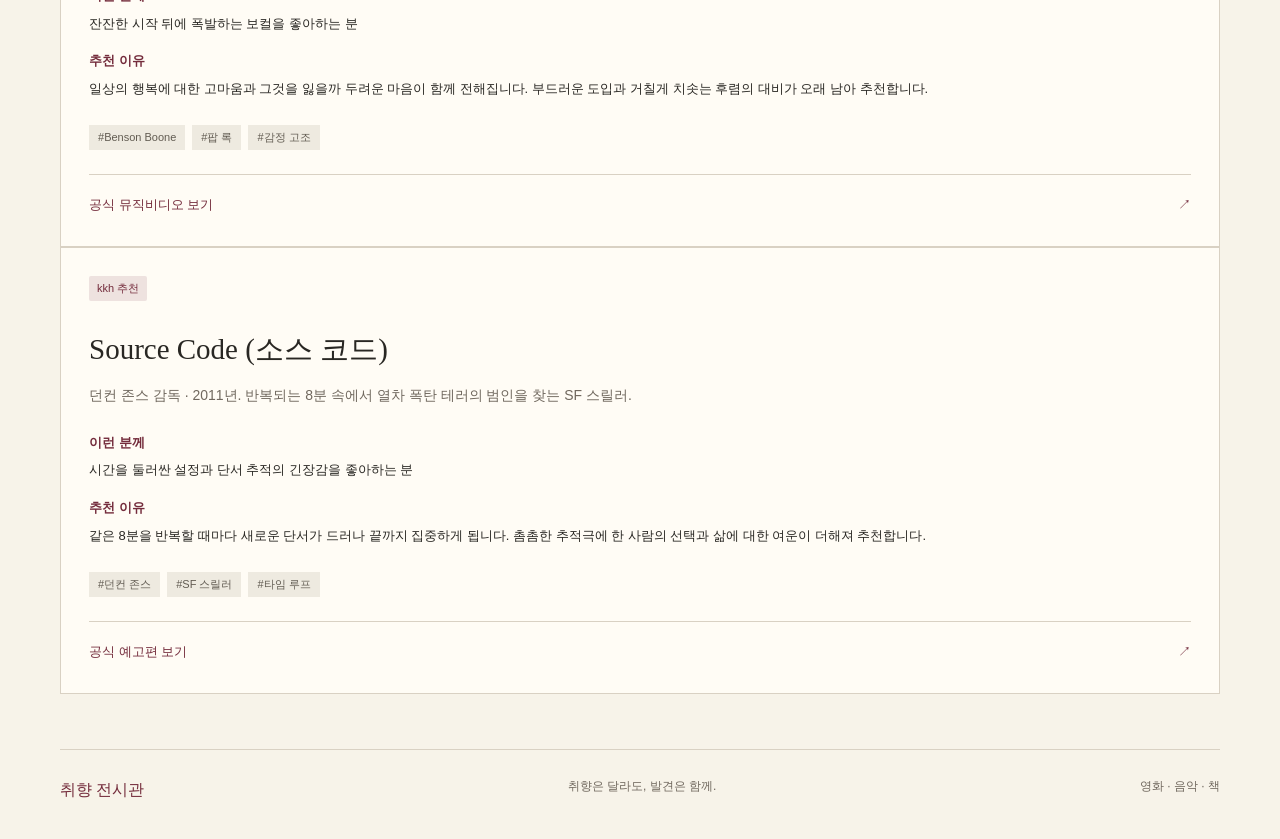
==== commit 1138f1c9: "Merge branch 'main' into phm" ====
--- a/index.html
+++ b/index.html
@@ -3,7 +3,7 @@
 <head>
   <meta charset="UTF-8">
   <meta name="viewport" content="width=device-width, initial-scale=1">
-  <meta name="description" content="세 사람의 취향에서, 당신의 다음 취향을 발견하세요. 영화·음악·책 발견 사이트를 모으는 취향 전시관입니다.">
+  <meta name="description" content="세 사람의 취향에서, 당신의 다음 취향을 발견하세요. 영화·음악·책과 발견 사이트를 소개하는 취향 전시관입니다.">
   <title>입구 | 취향 전시관</title>
   <link rel="icon" href="favicon.svg" type="image/svg+xml">
   <link rel="stylesheet" href="css/style.css">
@@ -11,32 +11,355 @@
 </head>
 <body>
   <a class="skip-link" href="#main">본문으로 바로 가기</a>
+
   <header class="site-header wrap">
-    <a class="brand" href="index.html"><span class="brand-mark" aria-hidden="true">취</span>취향 전시관</a>
-    <nav aria-label="전시관"><a href="movies.html">영화</a><a href="music.html">음악</a><a href="books.html">책</a></nav>
+    <a class="brand" href="index.html">
+      <span class="brand-mark" aria-hidden="true">취</span>
+      취향 전시관
+    </a>
+
+    <nav aria-label="전시관">
+      <a href="movies.html">영화</a>
+      <a href="music.html">음악</a>
+      <a href="books.html">책</a>
+    </nav>
   </header>
+
   <main id="main" class="wrap">
     <section class="hero" aria-labelledby="hero-title">
-      <div><p class="eyebrow">세 개의 전시실, 무한한 취향</p><h1 id="hero-title">취향<br>전시관<span class="title-dot">.</span></h1>
-      <p class="hero-description">세 사람의 취향에서,<br>당신의 다음 취향을 발견하세요.</p>
-      <a class="text-link" href="#galleries">전시관 둘러보기 <span aria-hidden="true">↓</span></a></div>
-      <div class="exhibit-art" aria-hidden="true"><span class="art-caption">작은 발견을 수집하는 곳</span><div class="arch"><div class="art-orbit"></div><span class="art-word">취향의<br>발견</span><div class="art-line"></div></div><div class="art-bottom"><span>세 사람의 시선</span><span>세 개의 세계</span></div></div>
+      <div>
+        <p class="eyebrow">세 개의 전시실, 무한한 취향</p>
+        <h1 id="hero-title">
+          취향<br>
+          전시관<span class="title-dot">.</span>
+        </h1>
+        <p class="hero-description">
+          세 사람의 취향에서,<br>
+          당신의 다음 취향을 발견하세요.
+        </p>
+        <a class="text-link" href="#galleries">
+          전시관 둘러보기 <span aria-hidden="true">↓</span>
+        </a>
+      </div>
+
+      <div class="exhibit-art" aria-hidden="true">
+        <span class="art-caption">작은 발견을 수집하는 곳</span>
+        <div class="arch">
+          <div class="art-orbit"></div>
+          <span class="art-word">취향의<br>발견</span>
+          <div class="art-line"></div>
+        </div>
+        <div class="art-bottom">
+          <span>세 사람의 시선</span>
+          <span>세 개의 세계</span>
+        </div>
+      </div>
     </section>
+
     <section id="galleries" class="section" aria-labelledby="gallery-title">
-      <div class="section-heading"><div><p class="eyebrow">취향을 따라 입장하세요</p><h2 id="gallery-title">어떤 세계가 궁금한가요?</h2></div><span class="section-note">세 개의 전시관</span></div>
+      <div class="section-heading">
+        <div>
+          <p class="eyebrow">취향을 따라 입장하세요</p>
+          <h2 id="gallery-title">어떤 세계가 궁금한가요?</h2>
+        </div>
+        <span class="section-note">세 개의 전시관</span>
+      </div>
+
       <div class="gallery-grid">
-        <a class="gallery-card gallery-movies" href="movies.html"><div class="gallery-top"><span>제01전시관</span><span aria-hidden="true">↗</span></div><div class="mini-art" aria-hidden="true"><i></i><i></i><i></i></div><h3>영화</h3><p>오래 남는 장면에서, 아직 만나지 못한 이야기까지.</p><span class="gallery-enter">전시관 입장 <span aria-hidden="true">→</span></span></a>
-        <a class="gallery-card gallery-music" href="music.html"><div class="gallery-top"><span>제02전시관</span><span aria-hidden="true">↗</span></div><div class="mini-art" aria-hidden="true"><i></i><i></i><i></i></div><h3>음악</h3><p>익숙한 멜로디 바깥에서 새로운 소리를 만나세요.</p><span class="gallery-enter">전시관 입장 <span aria-hidden="true">→</span></span></a>
-        <a class="gallery-card gallery-books" href="books.html"><div class="gallery-top"><span>제03전시관</span><span aria-hidden="true">↗</span></div><div class="mini-art" aria-hidden="true"><i></i><i></i><i></i></div><h3>책</h3><p>지금의 나에게 필요한 문장을 찾는 시간.</p><span class="gallery-enter">전시관 입장 <span aria-hidden="true">→</span></span></a>
+        <a class="gallery-card gallery-movies" href="movies.html">
+          <div class="gallery-top">
+            <span>제01전시관</span>
+            <span aria-hidden="true">↗</span>
+          </div>
+          <div class="mini-art" aria-hidden="true">
+            <i></i><i></i><i></i>
+          </div>
+          <h3>영화</h3>
+          <p>오래 남는 장면에서, 아직 만나지 못한 이야기까지.</p>
+          <span class="gallery-enter">
+            전시관 입장 <span aria-hidden="true">→</span>
+          </span>
+        </a>
+
+        <a class="gallery-card gallery-music" href="music.html">
+          <div class="gallery-top">
+            <span>제02전시관</span>
+            <span aria-hidden="true">↗</span>
+          </div>
+          <div class="mini-art" aria-hidden="true">
+            <i></i><i></i><i></i>
+          </div>
+          <h3>음악</h3>
+          <p>익숙한 멜로디 바깥에서 새로운 소리를 만나세요.</p>
+          <span class="gallery-enter">
+            전시관 입장 <span aria-hidden="true">→</span>
+          </span>
+        </a>
+
+        <a class="gallery-card gallery-books" href="books.html">
+          <div class="gallery-top">
+            <span>제03전시관</span>
+            <span aria-hidden="true">↗</span>
+          </div>
+          <div class="mini-art" aria-hidden="true">
+            <i></i><i></i><i></i>
+          </div>
+          <h3>책</h3>
+          <p>지금의 나에게 필요한 문장을 찾는 시간.</p>
+          <span class="gallery-enter">
+            전시관 입장 <span aria-hidden="true">→</span>
+          </span>
+        </a>
       </div>
     </section>
+
+    <section class="section team-section" aria-labelledby="team-title">
+      <div class="section-heading">
+        <div>
+          <p class="eyebrow">이 전시를 함께 만드는 사람들</p>
+          <h2 id="team-title">세 사람, 세 가지 시선</h2>
+        </div>
+        <p class="section-note">팀원들의 추천이 차곡차곡 쌓이는 곳입니다.</p>
+      </div>
+
+      <div class="team-grid">
+        <article class="team-card">
+          <span class="member-letter" aria-hidden="true">A</span>
+          <div>
+            <h3>팀원 A</h3>
+            <p>영화 전시관 담당</p>
+            <span class="member-badge">팀원 A 추천</span>
+          </div>
+        </article>
+
+        <article class="team-card">
+          <span class="member-letter" aria-hidden="true">B</span>
+          <div>
+            <h3>팀원 B</h3>
+            <p>음악 전시관 담당</p>
+            <span class="member-badge">팀원 B 추천</span>
+          </div>
+        </article>
+
+        <article class="team-card">
+          <span class="member-letter" aria-hidden="true">C</span>
+          <div>
+            <h3>팀원 C</h3>
+            <p>책 전시관 담당</p>
+            <span class="member-badge">팀원 C 추천</span>
+          </div>
+        </article>
+      </div>
+    </section>
+
     <section class="section team-section" aria-labelledby="team-title">
       <div class="section-heading"><div><p class="eyebrow">이 전시를 함께 만드는 사람들</p><h2 id="team-title">세 사람, 세 가지 시선</h2></div><p class="section-note">팀원들의 추천이 차곡차곡 쌓일 예정입니다.</p></div>
       <div class="team-grid"><article class="team-card"><span class="member-letter" aria-hidden="true">A</span><div><h3>팀원 A</h3><p>영화 전시관 담당</p><span class="member-badge">팀원 A 추천</span></div></article><article class="team-card"><span class="member-letter" aria-hidden="true">B</span><div><h3>팀원 B</h3><p>음악 전시관 담당</p><span class="member-badge">팀원 B 추천</span></div></article><article class="team-card"><span class="member-letter" aria-hidden="true">C</span><div><h3>팀원 C</h3><p>책 전시관 담당</p><span class="member-badge">팀원 C 추천</span></div></article></div>
     </section>
     <section class="section" aria-labelledby="shared-title">
-      <div class="section-heading"><div><p class="eyebrow">함께 채우는 추천 선반</p><h2 id="shared-title">우리의 취향 한 조각</h2></div><span class="section-note">팀원이 직접 고른 발견 사이트</span></div>
+      <div class="section-heading">
+        <div>
+          <p class="eyebrow">함께 채우는 추천 선반</p>
+          <h2 id="shared-title">우리의 취향 한 조각</h2>
+        </div>
+        <span class="section-note">팀원이 직접 고른 영화 · 음악 · 책</span>
+      </div>
+
       <div class="card-grid" id="shared-recommendations">
+        <!-- 라라랜드 -->
+        <article class="site-card" tabindex="-1">
+          <div class="card-top">
+            <span class="member-badge">팀원 A 추천</span>
+            <span class="sample-label">추천 영화</span>
+          </div>
+
+          <h3 class="site-name">라라랜드 · La La Land</h3>
+
+          <p class="card-intro">
+            꿈과 사랑 사이, 음악으로 오래 남는 영화.
+          </p>
+
+          <dl>
+            <dt>작품 소개</dt>
+            <dd>
+              배우를 꿈꾸는 미아와 재즈 피아니스트 세바스찬이 만나
+              서로의 꿈을 응원하며 사랑에 빠지는 뮤지컬 영화입니다.
+            </dd>
+
+            <dt>이런 분께</dt>
+            <dd>
+              음악과 영상미가 어우러진 영화,
+              꿈과 사랑에 관한 이야기를 좋아하는 분
+            </dd>
+
+            <dt>추천 이유</dt>
+            <dd>
+              화려한 색감과 재즈 선율이 장면마다 분위기를 더합니다.
+              설레는 순간뿐 아니라 꿈을 좇으며 마주하는 고민까지 담아,
+              영화가 끝난 뒤에도 음악과 장면을 다시 떠올리게 합니다.
+            </dd>
+          </dl>
+
+          <ul class="tags" aria-label="태그">
+            <li>뮤지컬</li>
+            <li>로맨스</li>
+            <li>재즈</li>
+          </ul>
+
+          <a
+            class="site-link"
+            href="https://www.youtube.com/results?search_query=라라랜드+공식+예고편"
+            target="_blank"
+            rel="noopener noreferrer"
+          >
+            YouTube에서 라라랜드 예고편 찾기
+            <span aria-hidden="true">↗</span>
+            <span class="sr-only"> (새 탭)</span>
+          </a>
+        </article>
+
+        <!-- seasons -->
+        <article class="site-card" tabindex="-1">
+          <div class="card-top">
+            <span class="member-badge">팀원 B 추천</span>
+            <span class="sample-label">추천곡</span>
+          </div>
+
+          <h3 class="site-name">seasons · wave to earth</h3>
+
+          <p class="card-intro">
+            조용한 밤, 혼자 듣고 싶은 잔잔한 인디 음악.
+          </p>
+
+          <dl>
+            <dt>이런 분께</dt>
+            <dd>
+              차분한 분위기의 음악이나 감성적인 밴드 사운드를 좋아하는 분
+            </dd>
+
+            <dt>추천 이유</dt>
+            <dd>
+              부드러운 기타 소리와 담백한 보컬이 어우러져
+              편안하게 듣기 좋습니다.
+              밤에 산책하거나 하루를 마무리할 때 추천합니다.
+            </dd>
+          </dl>
+
+          <ul class="tags" aria-label="태그">
+            <li>인디</li>
+            <li>잔잔한</li>
+            <li>밤 산책</li>
+          </ul>
+
+          <a
+            class="site-link"
+            href="https://www.youtube.com/results?search_query=wave+to+earth+seasons"
+            target="_blank"
+            rel="noopener noreferrer"
+          >
+            YouTube에서 seasons 찾기
+            <span aria-hidden="true">↗</span>
+            <span class="sr-only"> (새 탭)</span>
+          </a>
+        </article>
+
+        <!-- A.E -->
+        <article class="site-card" tabindex="-1">
+          <div class="card-top">
+            <span class="member-badge">팀원 B 추천</span>
+            <span class="sample-label">추천곡</span>
+          </div>
+
+          <h3 class="site-name">A.E · 박효신</h3>
+
+          <p class="card-intro">
+            오늘의 플레이리스트에 더하고 싶은 박효신의 한 곡.
+          </p>
+
+          <dl>
+            <dt>이런 분께</dt>
+            <dd>
+              박효신의 음악을 좋아하거나,
+              평소 듣던 곡 외에 다른 노래도 찾아보고 싶은 분
+            </dd>
+
+            <dt>추천 이유</dt>
+            <dd>
+              혼자 음악에 집중하고 싶은 시간에 추천합니다.
+              이어폰을 끼고 목소리와 반주를 하나씩 따라 들으며
+              나만의 감상 포인트를 찾아보세요.
+            </dd>
+          </dl>
+
+          <ul class="tags" aria-label="태그">
+            <li>박효신</li>
+            <li>A.E</li>
+            <li>플레이리스트</li>
+          </ul>
+
+          <a
+            class="site-link"
+            href="https://www.youtube.com/results?search_query=박효신+A.E"
+            target="_blank"
+            rel="noopener noreferrer"
+          >
+            YouTube에서 A.E 찾기
+            <span aria-hidden="true">↗</span>
+            <span class="sr-only"> (새 탭)</span>
+          </a>
+        </article>
+
+        <!-- 혼자 있는 시간의 힘 -->
+        <article class="site-card" tabindex="-1">
+          <div class="card-top">
+            <span class="member-badge">팀원 C 추천</span>
+            <span class="sample-label">추천 도서</span>
+          </div>
+
+          <h3 class="site-name">혼자 있는 시간의 힘 · 사이토 다카시</h3>
+
+          <p class="card-intro">
+            혼자 보내는 시간을 나를 알아가는 시간으로.
+          </p>
+
+          <dl>
+            <dt>이런 분께</dt>
+            <dd>
+              혼자 있는 시간이 어색하거나,
+              다른 사람의 시선에서 벗어나 자신에게 집중하고 싶은 분
+            </dd>
+
+            <dt>추천 이유</dt>
+            <dd>
+              혼자 있는 시간을 어떻게 보내고 있는지 돌아보게 합니다.
+              바쁜 일상과 인간관계에서 잠시 쉬어 가며,
+              자신의 생각과 앞으로의 방향을 정리하고 싶을 때 추천합니다.
+            </dd>
+          </dl>
+
+          <ul class="tags" aria-label="태그">
+            <li>자기계발</li>
+            <li>혼자 있는 시간</li>
+            <li>자기성찰</li>
+          </ul>
+
+          <a
+            class="site-link"
+            href="https://www.aladin.co.kr/search/wsearchresult.aspx?SearchTarget=Book&amp;SearchWord=혼자%20있는%20시간의%20힘"
+            target="_blank"
+            rel="noopener noreferrer"
+          >
+            알라딘에서 혼자 있는 시간의 힘 찾기
+            <span aria-hidden="true">↗</span>
+            <span class="sr-only"> (새 탭)</span>
+          </a>
+        </article>
+      </div>
+
+      <p class="shared-empty" hidden>
+        아직 선반을 채우는 중입니다.<br>
+        <span>먼저 각 전시관에서 추천을 만나보세요.</span>
+      </p>
         <!-- 공통 협업 영역: 각자 담당 HTML의 <article class="site-card"> 전체를
         복사하여 이 주석 아래에 붙여 넣으세요. 실제 의견을 작성한 카드만 추가합니다.
         사이트 이름, 소개, 대상, 이유, 태그 2~3개, 팀원 배지, 공식 주소를 수정하세요.
@@ -78,7 +401,11 @@
       </div>
     </section>
   </main>
-  <footer class="site-footer wrap"><a href="index.html">취향 전시관</a><p>취향은 달라도, 발견은 함께.</p><span>영화 · 음악 · 책</span></footer>
+
+  <footer class="site-footer wrap">
+    <a href="index.html">취향 전시관</a>
+    <p>취향은 달라도, 발견은 함께.</p>
+    <span>영화 · 음악 · 책</span>
+  </footer>
 </body>
-</html>
-
+</html>
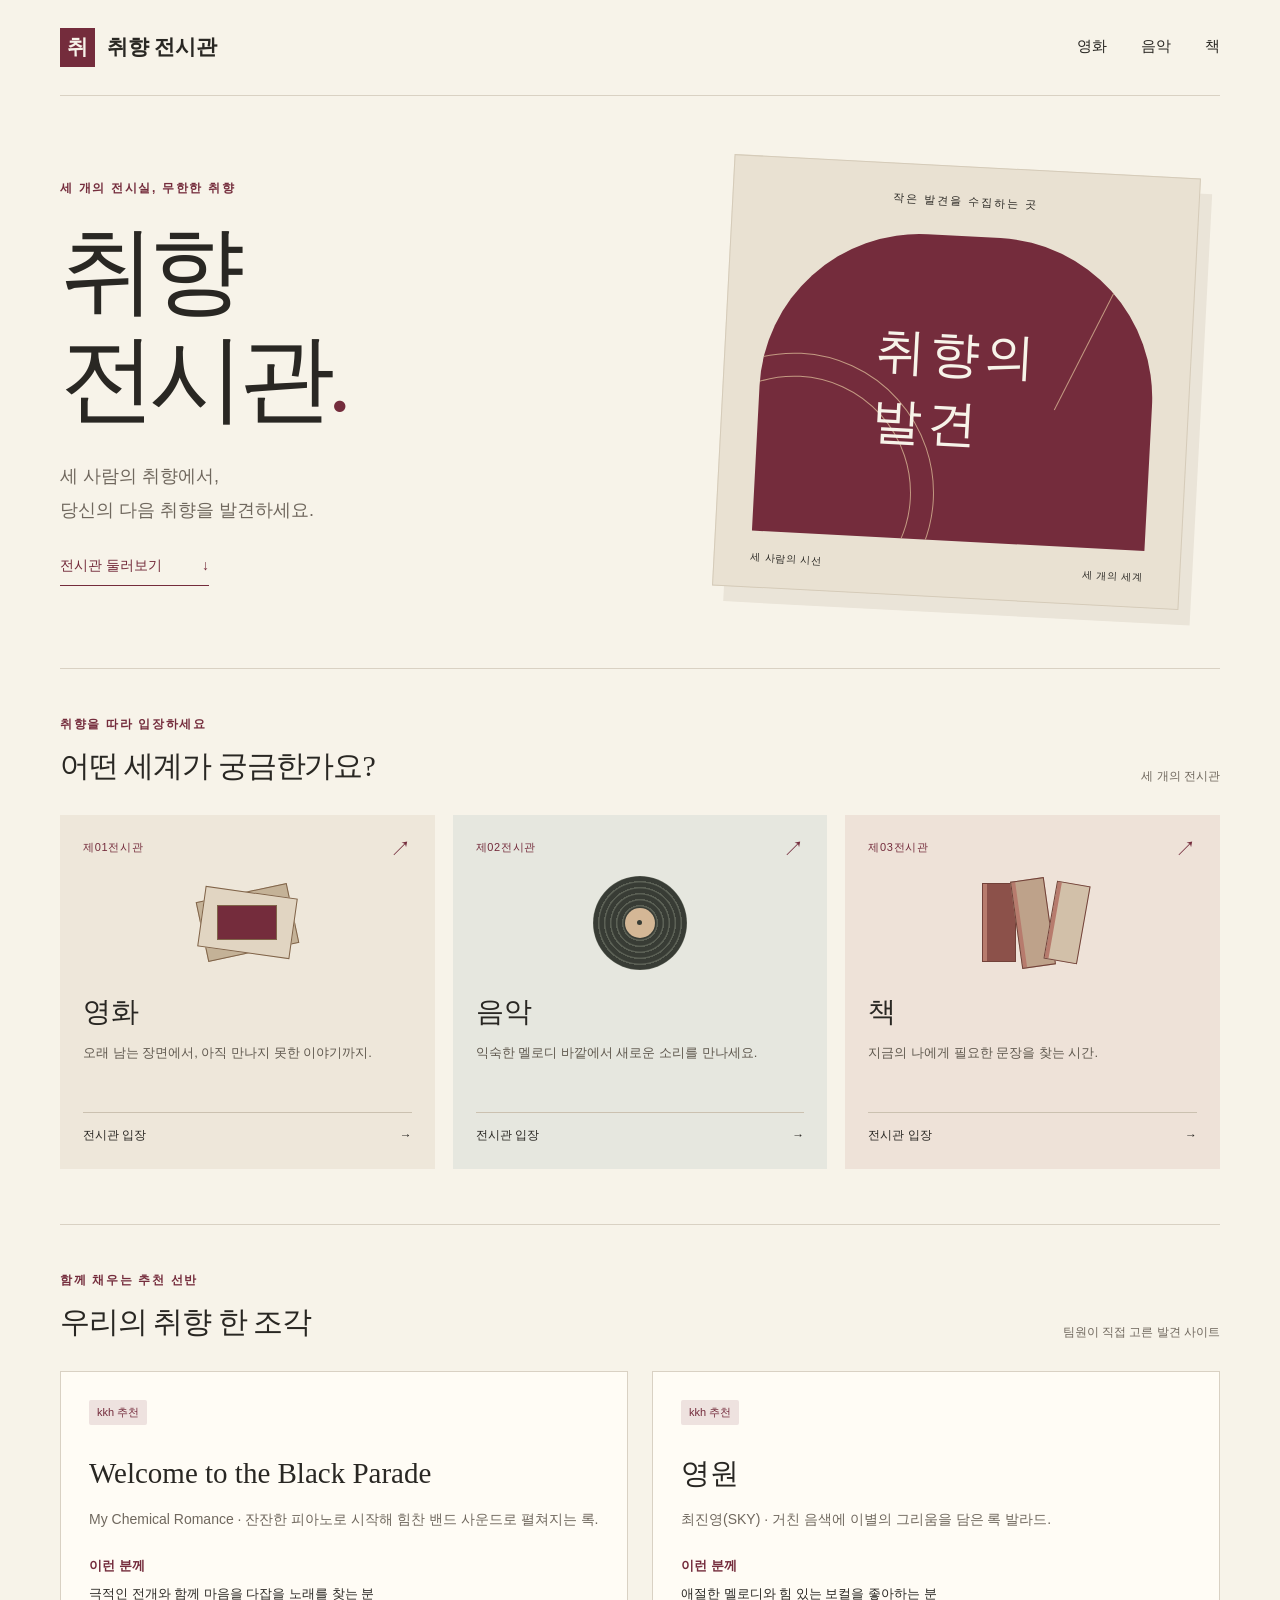
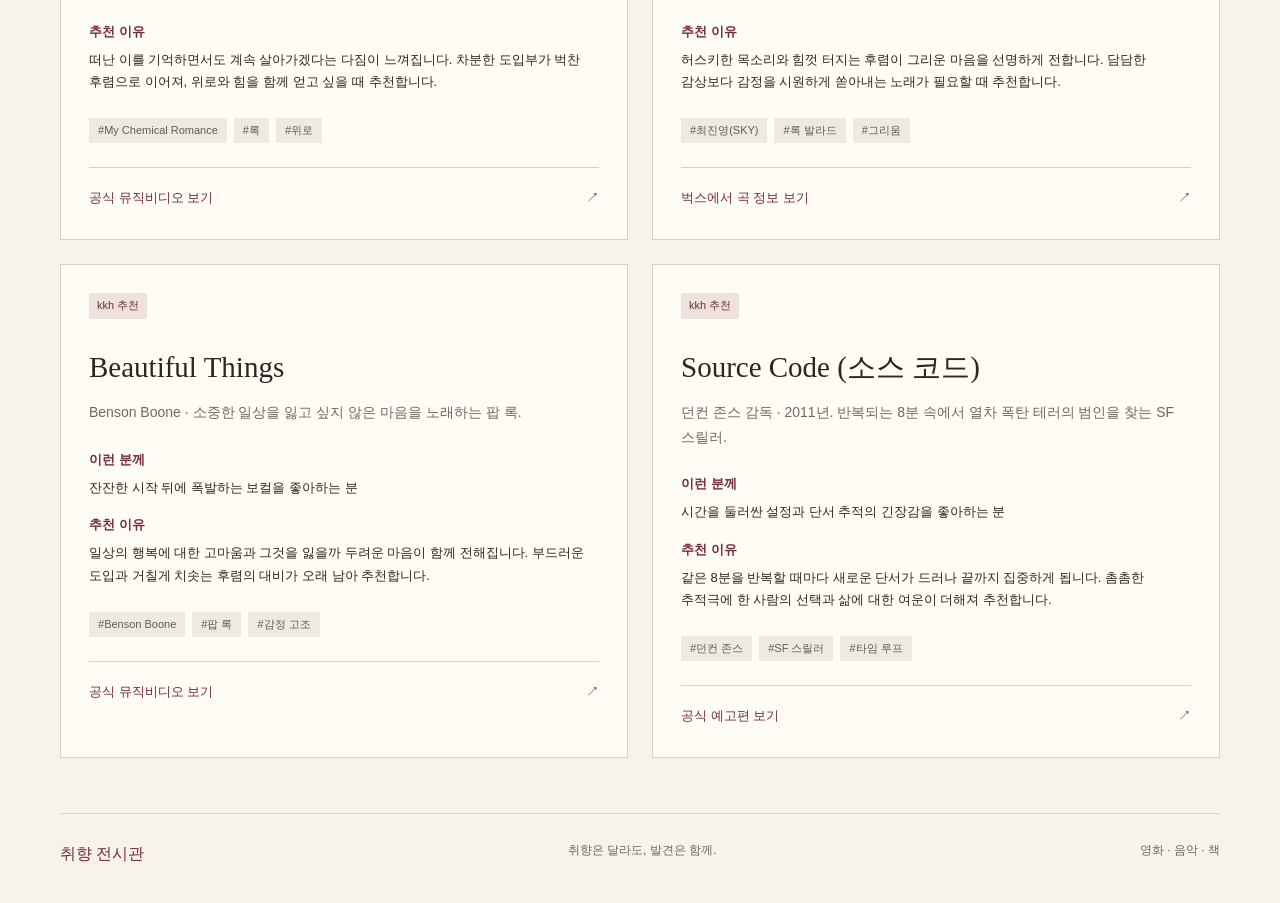
==== commit 0003488e: "Merge remote-tracking branch 'origin/main' into kingkonghand" ====
--- a/index.html
+++ b/index.html
@@ -3,7 +3,7 @@
 <head>
   <meta charset="UTF-8">
   <meta name="viewport" content="width=device-width, initial-scale=1">
-  <meta name="description" content="세 사람의 취향에서, 당신의 다음 취향을 발견하세요. 영화·음악·책과 발견 사이트를 소개하는 취향 전시관입니다.">
+  <meta name="description" content="세 사람의 취향에서, 당신의 다음 취향을 발견하세요. 영화·음악·책 발견 사이트를 모으는 취향 전시관입니다.">
   <title>입구 | 취향 전시관</title>
   <link rel="icon" href="favicon.svg" type="image/svg+xml">
   <link rel="stylesheet" href="css/style.css">
@@ -11,355 +11,28 @@
 </head>
 <body>
   <a class="skip-link" href="#main">본문으로 바로 가기</a>
-
   <header class="site-header wrap">
-    <a class="brand" href="index.html">
-      <span class="brand-mark" aria-hidden="true">취</span>
-      취향 전시관
-    </a>
-
-    <nav aria-label="전시관">
-      <a href="movies.html">영화</a>
-      <a href="music.html">음악</a>
-      <a href="books.html">책</a>
-    </nav>
+    <a class="brand" href="index.html"><span class="brand-mark" aria-hidden="true">취</span>취향 전시관</a>
+    <nav aria-label="전시관"><a href="movies.html">영화</a><a href="music.html">음악</a><a href="books.html">책</a></nav>
   </header>
-
   <main id="main" class="wrap">
     <section class="hero" aria-labelledby="hero-title">
-      <div>
-        <p class="eyebrow">세 개의 전시실, 무한한 취향</p>
-        <h1 id="hero-title">
-          취향<br>
-          전시관<span class="title-dot">.</span>
-        </h1>
-        <p class="hero-description">
-          세 사람의 취향에서,<br>
-          당신의 다음 취향을 발견하세요.
-        </p>
-        <a class="text-link" href="#galleries">
-          전시관 둘러보기 <span aria-hidden="true">↓</span>
-        </a>
-      </div>
-
-      <div class="exhibit-art" aria-hidden="true">
-        <span class="art-caption">작은 발견을 수집하는 곳</span>
-        <div class="arch">
-          <div class="art-orbit"></div>
-          <span class="art-word">취향의<br>발견</span>
-          <div class="art-line"></div>
-        </div>
-        <div class="art-bottom">
-          <span>세 사람의 시선</span>
-          <span>세 개의 세계</span>
-        </div>
+      <div><p class="eyebrow">세 개의 전시실, 무한한 취향</p><h1 id="hero-title">취향<br>전시관<span class="title-dot">.</span></h1>
+      <p class="hero-description">세 사람의 취향에서,<br>당신의 다음 취향을 발견하세요.</p>
+      <a class="text-link" href="#galleries">전시관 둘러보기 <span aria-hidden="true">↓</span></a></div>
+      <div class="exhibit-art" aria-hidden="true"><span class="art-caption">작은 발견을 수집하는 곳</span><div class="arch"><div class="art-orbit"></div><span class="art-word">취향의<br>발견</span><div class="art-line"></div></div><div class="art-bottom"><span>세 사람의 시선</span><span>세 개의 세계</span></div></div>
+    </section>
+    <section id="galleries" class="section" aria-labelledby="gallery-title">
+      <div class="section-heading"><div><p class="eyebrow">취향을 따라 입장하세요</p><h2 id="gallery-title">어떤 세계가 궁금한가요?</h2></div><span class="section-note">세 개의 전시관</span></div>
+      <div class="gallery-grid">
+        <a class="gallery-card gallery-movies" href="movies.html"><div class="gallery-top"><span>제01전시관</span><span aria-hidden="true">↗</span></div><div class="mini-art" aria-hidden="true"><i></i><i></i><i></i></div><h3>영화</h3><p>오래 남는 장면에서, 아직 만나지 못한 이야기까지.</p><span class="gallery-enter">전시관 입장 <span aria-hidden="true">→</span></span></a>
+        <a class="gallery-card gallery-music" href="music.html"><div class="gallery-top"><span>제02전시관</span><span aria-hidden="true">↗</span></div><div class="mini-art" aria-hidden="true"><i></i><i></i><i></i></div><h3>음악</h3><p>익숙한 멜로디 바깥에서 새로운 소리를 만나세요.</p><span class="gallery-enter">전시관 입장 <span aria-hidden="true">→</span></span></a>
+        <a class="gallery-card gallery-books" href="books.html"><div class="gallery-top"><span>제03전시관</span><span aria-hidden="true">↗</span></div><div class="mini-art" aria-hidden="true"><i></i><i></i><i></i></div><h3>책</h3><p>지금의 나에게 필요한 문장을 찾는 시간.</p><span class="gallery-enter">전시관 입장 <span aria-hidden="true">→</span></span></a>
       </div>
     </section>
-
-    <section id="galleries" class="section" aria-labelledby="gallery-title">
-      <div class="section-heading">
-        <div>
-          <p class="eyebrow">취향을 따라 입장하세요</p>
-          <h2 id="gallery-title">어떤 세계가 궁금한가요?</h2>
-        </div>
-        <span class="section-note">세 개의 전시관</span>
-      </div>
-
-      <div class="gallery-grid">
-        <a class="gallery-card gallery-movies" href="movies.html">
-          <div class="gallery-top">
-            <span>제01전시관</span>
-            <span aria-hidden="true">↗</span>
-          </div>
-          <div class="mini-art" aria-hidden="true">
-            <i></i><i></i><i></i>
-          </div>
-          <h3>영화</h3>
-          <p>오래 남는 장면에서, 아직 만나지 못한 이야기까지.</p>
-          <span class="gallery-enter">
-            전시관 입장 <span aria-hidden="true">→</span>
-          </span>
-        </a>
-
-        <a class="gallery-card gallery-music" href="music.html">
-          <div class="gallery-top">
-            <span>제02전시관</span>
-            <span aria-hidden="true">↗</span>
-          </div>
-          <div class="mini-art" aria-hidden="true">
-            <i></i><i></i><i></i>
-          </div>
-          <h3>음악</h3>
-          <p>익숙한 멜로디 바깥에서 새로운 소리를 만나세요.</p>
-          <span class="gallery-enter">
-            전시관 입장 <span aria-hidden="true">→</span>
-          </span>
-        </a>
-
-        <a class="gallery-card gallery-books" href="books.html">
-          <div class="gallery-top">
-            <span>제03전시관</span>
-            <span aria-hidden="true">↗</span>
-          </div>
-          <div class="mini-art" aria-hidden="true">
-            <i></i><i></i><i></i>
-          </div>
-          <h3>책</h3>
-          <p>지금의 나에게 필요한 문장을 찾는 시간.</p>
-          <span class="gallery-enter">
-            전시관 입장 <span aria-hidden="true">→</span>
-          </span>
-        </a>
-      </div>
-    </section>
-
-    <section class="section team-section" aria-labelledby="team-title">
-      <div class="section-heading">
-        <div>
-          <p class="eyebrow">이 전시를 함께 만드는 사람들</p>
-          <h2 id="team-title">세 사람, 세 가지 시선</h2>
-        </div>
-        <p class="section-note">팀원들의 추천이 차곡차곡 쌓이는 곳입니다.</p>
-      </div>
-
-      <div class="team-grid">
-        <article class="team-card">
-          <span class="member-letter" aria-hidden="true">A</span>
-          <div>
-            <h3>팀원 A</h3>
-            <p>영화 전시관 담당</p>
-            <span class="member-badge">팀원 A 추천</span>
-          </div>
-        </article>
-
-        <article class="team-card">
-          <span class="member-letter" aria-hidden="true">B</span>
-          <div>
-            <h3>팀원 B</h3>
-            <p>음악 전시관 담당</p>
-            <span class="member-badge">팀원 B 추천</span>
-          </div>
-        </article>
-
-        <article class="team-card">
-          <span class="member-letter" aria-hidden="true">C</span>
-          <div>
-            <h3>팀원 C</h3>
-            <p>책 전시관 담당</p>
-            <span class="member-badge">팀원 C 추천</span>
-          </div>
-        </article>
-      </div>
-    </section>
-
-    <section class="section team-section" aria-labelledby="team-title">
-      <div class="section-heading"><div><p class="eyebrow">이 전시를 함께 만드는 사람들</p><h2 id="team-title">세 사람, 세 가지 시선</h2></div><p class="section-note">팀원들의 추천이 차곡차곡 쌓일 예정입니다.</p></div>
-      <div class="team-grid"><article class="team-card"><span class="member-letter" aria-hidden="true">A</span><div><h3>팀원 A</h3><p>영화 전시관 담당</p><span class="member-badge">팀원 A 추천</span></div></article><article class="team-card"><span class="member-letter" aria-hidden="true">B</span><div><h3>팀원 B</h3><p>음악 전시관 담당</p><span class="member-badge">팀원 B 추천</span></div></article><article class="team-card"><span class="member-letter" aria-hidden="true">C</span><div><h3>팀원 C</h3><p>책 전시관 담당</p><span class="member-badge">팀원 C 추천</span></div></article></div>
-    </section>
     <section class="section" aria-labelledby="shared-title">
-      <div class="section-heading">
-        <div>
-          <p class="eyebrow">함께 채우는 추천 선반</p>
-          <h2 id="shared-title">우리의 취향 한 조각</h2>
-        </div>
-        <span class="section-note">팀원이 직접 고른 영화 · 음악 · 책</span>
-      </div>
-
+      <div class="section-heading"><div><p class="eyebrow">함께 채우는 추천 선반</p><h2 id="shared-title">우리의 취향 한 조각</h2></div><span class="section-note">팀원이 직접 고른 발견 사이트</span></div>
       <div class="card-grid" id="shared-recommendations">
-        <!-- 라라랜드 -->
-        <article class="site-card" tabindex="-1">
-          <div class="card-top">
-            <span class="member-badge">팀원 A 추천</span>
-            <span class="sample-label">추천 영화</span>
-          </div>
-
-          <h3 class="site-name">라라랜드 · La La Land</h3>
-
-          <p class="card-intro">
-            꿈과 사랑 사이, 음악으로 오래 남는 영화.
-          </p>
-
-          <dl>
-            <dt>작품 소개</dt>
-            <dd>
-              배우를 꿈꾸는 미아와 재즈 피아니스트 세바스찬이 만나
-              서로의 꿈을 응원하며 사랑에 빠지는 뮤지컬 영화입니다.
-            </dd>
-
-            <dt>이런 분께</dt>
-            <dd>
-              음악과 영상미가 어우러진 영화,
-              꿈과 사랑에 관한 이야기를 좋아하는 분
-            </dd>
-
-            <dt>추천 이유</dt>
-            <dd>
-              화려한 색감과 재즈 선율이 장면마다 분위기를 더합니다.
-              설레는 순간뿐 아니라 꿈을 좇으며 마주하는 고민까지 담아,
-              영화가 끝난 뒤에도 음악과 장면을 다시 떠올리게 합니다.
-            </dd>
-          </dl>
-
-          <ul class="tags" aria-label="태그">
-            <li>뮤지컬</li>
-            <li>로맨스</li>
-            <li>재즈</li>
-          </ul>
-
-          <a
-            class="site-link"
-            href="https://www.youtube.com/results?search_query=라라랜드+공식+예고편"
-            target="_blank"
-            rel="noopener noreferrer"
-          >
-            YouTube에서 라라랜드 예고편 찾기
-            <span aria-hidden="true">↗</span>
-            <span class="sr-only"> (새 탭)</span>
-          </a>
-        </article>
-
-        <!-- seasons -->
-        <article class="site-card" tabindex="-1">
-          <div class="card-top">
-            <span class="member-badge">팀원 B 추천</span>
-            <span class="sample-label">추천곡</span>
-          </div>
-
-          <h3 class="site-name">seasons · wave to earth</h3>
-
-          <p class="card-intro">
-            조용한 밤, 혼자 듣고 싶은 잔잔한 인디 음악.
-          </p>
-
-          <dl>
-            <dt>이런 분께</dt>
-            <dd>
-              차분한 분위기의 음악이나 감성적인 밴드 사운드를 좋아하는 분
-            </dd>
-
-            <dt>추천 이유</dt>
-            <dd>
-              부드러운 기타 소리와 담백한 보컬이 어우러져
-              편안하게 듣기 좋습니다.
-              밤에 산책하거나 하루를 마무리할 때 추천합니다.
-            </dd>
-          </dl>
-
-          <ul class="tags" aria-label="태그">
-            <li>인디</li>
-            <li>잔잔한</li>
-            <li>밤 산책</li>
-          </ul>
-
-          <a
-            class="site-link"
-            href="https://www.youtube.com/results?search_query=wave+to+earth+seasons"
-            target="_blank"
-            rel="noopener noreferrer"
-          >
-            YouTube에서 seasons 찾기
-            <span aria-hidden="true">↗</span>
-            <span class="sr-only"> (새 탭)</span>
-          </a>
-        </article>
-
-        <!-- A.E -->
-        <article class="site-card" tabindex="-1">
-          <div class="card-top">
-            <span class="member-badge">팀원 B 추천</span>
-            <span class="sample-label">추천곡</span>
-          </div>
-
-          <h3 class="site-name">A.E · 박효신</h3>
-
-          <p class="card-intro">
-            오늘의 플레이리스트에 더하고 싶은 박효신의 한 곡.
-          </p>
-
-          <dl>
-            <dt>이런 분께</dt>
-            <dd>
-              박효신의 음악을 좋아하거나,
-              평소 듣던 곡 외에 다른 노래도 찾아보고 싶은 분
-            </dd>
-
-            <dt>추천 이유</dt>
-            <dd>
-              혼자 음악에 집중하고 싶은 시간에 추천합니다.
-              이어폰을 끼고 목소리와 반주를 하나씩 따라 들으며
-              나만의 감상 포인트를 찾아보세요.
-            </dd>
-          </dl>
-
-          <ul class="tags" aria-label="태그">
-            <li>박효신</li>
-            <li>A.E</li>
-            <li>플레이리스트</li>
-          </ul>
-
-          <a
-            class="site-link"
-            href="https://www.youtube.com/results?search_query=박효신+A.E"
-            target="_blank"
-            rel="noopener noreferrer"
-          >
-            YouTube에서 A.E 찾기
-            <span aria-hidden="true">↗</span>
-            <span class="sr-only"> (새 탭)</span>
-          </a>
-        </article>
-
-        <!-- 혼자 있는 시간의 힘 -->
-        <article class="site-card" tabindex="-1">
-          <div class="card-top">
-            <span class="member-badge">팀원 C 추천</span>
-            <span class="sample-label">추천 도서</span>
-          </div>
-
-          <h3 class="site-name">혼자 있는 시간의 힘 · 사이토 다카시</h3>
-
-          <p class="card-intro">
-            혼자 보내는 시간을 나를 알아가는 시간으로.
-          </p>
-
-          <dl>
-            <dt>이런 분께</dt>
-            <dd>
-              혼자 있는 시간이 어색하거나,
-              다른 사람의 시선에서 벗어나 자신에게 집중하고 싶은 분
-            </dd>
-
-            <dt>추천 이유</dt>
-            <dd>
-              혼자 있는 시간을 어떻게 보내고 있는지 돌아보게 합니다.
-              바쁜 일상과 인간관계에서 잠시 쉬어 가며,
-              자신의 생각과 앞으로의 방향을 정리하고 싶을 때 추천합니다.
-            </dd>
-          </dl>
-
-          <ul class="tags" aria-label="태그">
-            <li>자기계발</li>
-            <li>혼자 있는 시간</li>
-            <li>자기성찰</li>
-          </ul>
-
-          <a
-            class="site-link"
-            href="https://www.aladin.co.kr/search/wsearchresult.aspx?SearchTarget=Book&amp;SearchWord=혼자%20있는%20시간의%20힘"
-            target="_blank"
-            rel="noopener noreferrer"
-          >
-            알라딘에서 혼자 있는 시간의 힘 찾기
-            <span aria-hidden="true">↗</span>
-            <span class="sr-only"> (새 탭)</span>
-          </a>
-        </article>
-      </div>
-
-      <p class="shared-empty" hidden>
-        아직 선반을 채우는 중입니다.<br>
-        <span>먼저 각 전시관에서 추천을 만나보세요.</span>
-      </p>
         <!-- 공통 협업 영역: 각자 담당 HTML의 <article class="site-card"> 전체를
         복사하여 이 주석 아래에 붙여 넣으세요. 실제 의견을 작성한 카드만 추가합니다.
         사이트 이름, 소개, 대상, 이유, 태그 2~3개, 팀원 배지, 공식 주소를 수정하세요.
@@ -399,13 +72,10 @@
           <a class="site-link" href="https://www.youtube.com/watch?v=fAp0dzFXL6k" target="_blank" rel="noopener noreferrer">공식 예고편 보기 <span aria-hidden="true">↗</span><span class="sr-only"> (새 탭)</span></a>
         </article>
       </div>
+      <p class="shared-empty">아직 선반을 채우는 중입니다.<br><span>먼저 각 전시관에서 예시 사이트를 만나보세요.</span></p>
     </section>
   </main>
+  <footer class="site-footer wrap"><a href="index.html">취향 전시관</a><p>취향은 달라도, 발견은 함께.</p><span>영화 · 음악 · 책</span></footer>
+</body>
+</html>
 
-  <footer class="site-footer wrap">
-    <a href="index.html">취향 전시관</a>
-    <p>취향은 달라도, 발견은 함께.</p>
-    <span>영화 · 음악 · 책</span>
-  </footer>
-</body>
-</html>
